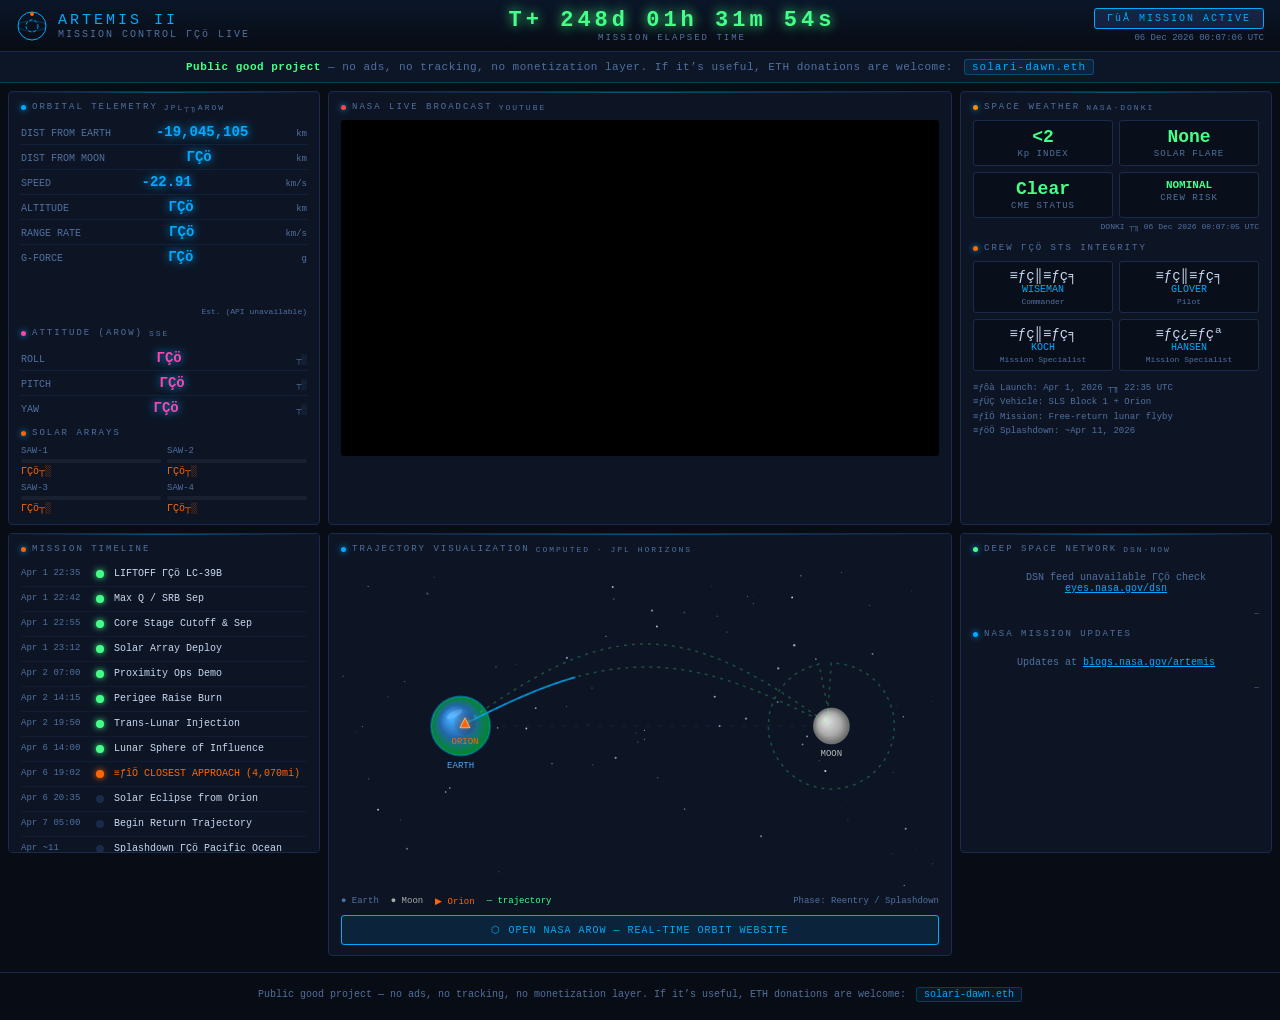
==== index.html @ 07f5dc0c "feat(layout): center panel -> YouTube player; orbit canvas -> bottom middle - Top center [1,2]: repl" ====
﻿<!DOCTYPE html>
<html lang="en">
<head>
<meta charset="UTF-8">
<meta name="viewport" content="width=device-width,initial-scale=1">
<title>Artemis II ΓÇö Mission Control Dashboard</title>
<meta name="description" content="Real-time mission control dashboard for NASA's Artemis II lunar flyby. Live telemetry, trajectory visualization, DSN contacts, space weather, and crew tracking. Public good project by Dawn Solari.">
<meta name="author" content="Dawn Solari">
<meta name="keywords" content="Artemis II, NASA, mission control, live telemetry, lunar flyby, Orion, SLS, space, dashboard">
<link rel="canonical" href="https://solari-dawn.github.io/artemis2/">

<!-- Open Graph -->
<meta property="og:type" content="website">
<meta property="og:url" content="https://solari-dawn.github.io/artemis2/">
<meta property="og:title" content="Artemis II ΓÇö Mission Control Dashboard">
<meta property="og:description" content="Real-time mission control dashboard for NASA's Artemis II lunar flyby. Live telemetry, trajectory, DSN, space weather ΓÇö public good, no ads.">
<meta property="og:image" content="https://solari-dawn.github.io/artemis2/preview.png">

<!-- Twitter Card -->
<meta name="twitter:card" content="summary_large_image">
<meta name="twitter:title" content="Artemis II ΓÇö Mission Control Dashboard">
<meta name="twitter:description" content="Real-time mission control dashboard for NASA's Artemis II lunar flyby. Public good project ΓÇö no ads, no tracking.">
<meta name="twitter:image" content="https://solari-dawn.github.io/artemis2/preview.png">
<script src="scripts/youtubePlayer.js"></script>
<style>
  :root {
    --bg: #080c14;
    --panel: #0d1525;
    --border: #1a2a4a;
    --accent: #0af;
    --accent2: #f60;
    --accent3: #4f8;
    --accent4: #f4a;
    --text: #c8d8f0;
    --dim: #5070a0;
    --warn: #f80;
    --danger: #f44;
    --glow: rgba(0,170,255,0.15);
  }
  * { box-sizing: border-box; margin: 0; padding: 0; }
  body {
    background: var(--bg);
    color: var(--text);
    font-family: 'Courier New', monospace;
    font-size: 12px;
    min-height: 100vh;
    overflow-x: hidden;
  }

  /* ΓöÇΓöÇ Header ΓöÇΓöÇ */
  #header {
    background: linear-gradient(180deg, #0a1628 0%, #080c14 100%);
    border-bottom: 1px solid var(--border);
    padding: 8px 16px;
    display: flex;
    align-items: center;
    justify-content: space-between;
    gap: 12px;
  }
  #header .logo {
    display: flex; align-items: center; gap: 10px;
  }
  #header .logo svg { flex-shrink: 0; }
  #header h1 { font-size: 15px; letter-spacing: 3px; color: var(--accent); text-transform: uppercase; }
  #header .sub { font-size: 10px; color: var(--dim); letter-spacing: 2px; }
  #mission-clock {
    font-size: 22px; letter-spacing: 4px; color: var(--accent3);
    text-shadow: 0 0 12px var(--accent3);
    font-weight: bold;
  }
  #clock-label { font-size: 9px; color: var(--dim); letter-spacing: 2px; text-align: center; }
  #status-badge {
    padding: 4px 12px; border-radius: 3px;
    font-size: 10px; letter-spacing: 2px;
    background: rgba(79,136,255,0.15);
    border: 1px solid var(--accent);
    color: var(--accent);
    animation: pulse 2s infinite;
  }
  @keyframes pulse {
    0%,100% { opacity: 1; } 50% { opacity: 0.5; }
  }

  /* ΓöÇΓöÇ Grid ΓöÇΓöÇ */
  #grid {
    display: grid;
    grid-template-columns: 1fr 2fr 1fr;
    gap: 8px;
    padding: 8px;
    max-width: 1600px;
    margin: 0 auto;
  }

  .panel {
    background: var(--panel);
    border: 1px solid var(--border);
    border-radius: 4px;
    padding: 10px 12px;
    position: relative;
    overflow: hidden;
  }
  .panel::before {
    content: '';
    position: absolute; top: 0; left: 0; right: 0;
    height: 1px;
    background: linear-gradient(90deg, transparent, var(--accent), transparent);
    opacity: 0.4;
  }
  .panel-title {
    font-size: 9px; letter-spacing: 2px; color: var(--dim);
    text-transform: uppercase; margin-bottom: 8px;
    display: flex; align-items: center; gap: 6px;
  }
  .panel-title .dot {
    width: 5px; height: 5px; border-radius: 50%;
    background: var(--accent); box-shadow: 0 0 6px var(--accent);
  }

  /* ΓöÇΓöÇ Telemetry numbers ΓöÇΓöÇ */
  .tele-row {
    display: flex; justify-content: space-between; align-items: baseline;
    padding: 4px 0; border-bottom: 1px solid rgba(26,42,74,0.6);
  }
  .tele-row:last-child { border-bottom: none; }
  .tele-label { color: var(--dim); font-size: 10px; }
  .tele-val {
    font-size: 14px; color: var(--accent); font-weight: bold;
    text-shadow: 0 0 8px var(--accent);
    transition: color 0.3s;
  }
  .tele-unit { font-size: 9px; color: var(--dim); margin-left: 3px; }

  /* ΓöÇΓöÇ Orbit Canvas ΓöÇΓöÇ */
  #orbitCanvas { display: block; width: 100%; }

  /* ΓöÇΓöÇ Attitude ΓöÇΓöÇ */
  #attitude-canvas { display: block; margin: 0 auto; }

  /* ΓöÇΓöÇ DSN ΓöÇΓöÇ */
  .dsn-dish {
    display: flex; align-items: center; gap: 8px;
    padding: 5px 0; border-bottom: 1px solid rgba(26,42,74,0.4);
  }
  .dsn-dish:last-child { border-bottom: none; }
  .dsn-name { color: var(--accent); font-size: 11px; min-width: 80px; }
  .dsn-bar-wrap { flex: 1; height: 6px; background: rgba(255,255,255,0.05); border-radius: 3px; overflow: hidden; }
  .dsn-bar { height: 100%; background: linear-gradient(90deg, var(--accent), var(--accent3)); border-radius: 3px; transition: width 1s; }
  .dsn-detail { font-size: 9px; color: var(--dim); text-align: right; min-width: 60px; }

  /* ΓöÇΓöÇ Timeline ΓöÇΓöÇ */
  .tl-item {
    display: flex; gap: 8px; padding: 5px 0;
    border-bottom: 1px solid rgba(26,42,74,0.4);
    align-items: flex-start;
  }
  .tl-time { font-size: 9px; color: var(--dim); min-width: 65px; line-height: 1.4; }
  .tl-dot-col { display: flex; flex-direction: column; align-items: center; min-width: 12px; }
  .tl-dot { width: 8px; height: 8px; border-radius: 50%; flex-shrink: 0; margin-top: 3px; }
  .tl-line { flex: 1; width: 1px; background: var(--border); margin-top: 2px; }
  .tl-text { font-size: 10px; line-height: 1.4; color: var(--text); flex: 1; }
  .tl-done .tl-dot { background: var(--accent3); box-shadow: 0 0 6px var(--accent3); }
  .tl-active .tl-dot { background: var(--accent2); box-shadow: 0 0 6px var(--accent2); animation: pulse 1s infinite; }
  .tl-future .tl-dot { background: var(--border); }
  .tl-active .tl-text { color: var(--accent2); }

  /* ΓöÇΓöÇ Space weather ΓöÇΓöÇ */
  .wx-grid { display: grid; grid-template-columns: 1fr 1fr; gap: 6px; }
  .wx-card {
    background: rgba(0,0,0,0.3); border: 1px solid var(--border);
    border-radius: 3px; padding: 6px;
    text-align: center;
  }
  .wx-val { font-size: 18px; font-weight: bold; }
  .wx-lbl { font-size: 9px; color: var(--dim); letter-spacing: 1px; margin-top: 2px; }
  .wx-ok { color: var(--accent3); }
  .wx-warn { color: var(--warn); }
  .wx-danger { color: var(--danger); }

  /* ΓöÇΓöÇ Crew ΓöÇΓöÇ */
  .crew-grid { display: grid; grid-template-columns: 1fr 1fr; gap: 6px; }
  .crew-card {
    background: rgba(0,0,0,0.3); border: 1px solid var(--border);
    border-radius: 3px; padding: 6px; text-align: center;
  }
  .crew-name { font-size: 10px; color: var(--accent); margin-bottom: 2px; }
  .crew-role { font-size: 8px; color: var(--dim); }
  .crew-flag { font-size: 14px; }

  /* ΓöÇΓöÇ News feed ΓöÇΓöÇ */
  .news-item { padding: 5px 0; border-bottom: 1px solid rgba(26,42,74,0.4); }
  .news-item:last-child { border-bottom: none; }
  .news-title { font-size: 10px; color: var(--text); line-height: 1.4; }
  .news-meta { font-size: 9px; color: var(--dim); margin-top: 2px; }
  .news-link { color: var(--accent); text-decoration: none; }
  .news-link:hover { text-decoration: underline; }

  /* ΓöÇΓöÇ Solar arrays ΓöÇΓöÇ */
  .saw-grid { display: grid; grid-template-columns: 1fr 1fr; gap: 6px; }
  .saw-item { display: flex; flex-direction: column; gap: 3px; }
  .saw-label { font-size: 9px; color: var(--dim); }
  .saw-bar-w { height: 4px; background: rgba(255,255,255,0.05); border-radius: 2px; overflow: hidden; }
  .saw-bar { height: 100%; background: var(--accent2); border-radius: 2px; transition: width 1s; }
  .saw-val { font-size: 10px; color: var(--accent2); }

  /* ΓöÇΓöÇ Sparkline ΓöÇΓöÇ */
  .sparkline { display: block; width: 100%; height: 30px; margin-top: 4px; }

  /* ΓöÇΓöÇ Scrollbar ΓöÇΓöÇ */
  ::-webkit-scrollbar { width: 4px; }
  ::-webkit-scrollbar-track { background: var(--bg); }
  ::-webkit-scrollbar-thumb { background: var(--border); border-radius: 2px; }

  /* ΓöÇΓöÇ Overlay panels ΓöÇΓöÇ */
  #bottom-row { grid-column: 1 / 4; display: grid; grid-template-columns: 1fr 2fr 1fr; gap: 8px; }

  /* ΓöÇΓöÇ Source tags ΓöÇΓöÇ */
  .src-tag { font-size: 8px; color: var(--dim); float: right; }

  /* ΓöÇΓöÇ Loading ΓöÇΓöÇ */
  .loading { color: var(--dim); font-size: 10px; padding: 10px 0; text-align: center; }

  /* ΓöÇΓöÇ Public good banner ΓöÇΓöÇ */
  #public-good-banner {
    background: rgba(79,136,255,0.08);
    border-bottom: 1px solid rgba(0,170,255,0.25);
    padding: 7px 16px;
    text-align: center;
    font-size: 11px;
    letter-spacing: 0.5px;
    color: var(--dim);
  }
  #public-good-banner strong { color: var(--accent3); }
  #public-good-banner .eth-addr {
    display: inline-block;
    font-family: 'Courier New', monospace;
    color: var(--accent);
    background: rgba(0,170,255,0.1);
    border: 1px solid rgba(0,170,255,0.3);
    border-radius: 3px;
    padding: 1px 7px;
    margin-left: 4px;
    letter-spacing: 1px;
    font-size: 11px;
    user-select: all;
    cursor: pointer;
  }
  #public-good-banner .eth-addr:hover { background: rgba(0,170,255,0.18); }

  /* ΓöÇΓöÇ Footer ΓöÇΓöÇ */
  #site-footer {
    text-align: center;
    padding: 14px 16px 18px;
    font-size: 10px;
    color: var(--dim);
    border-top: 1px solid var(--border);
    margin-top: 8px;
  }
  #site-footer .eth-addr {
    display: inline-block;
    font-family: 'Courier New', monospace;
    color: var(--accent);
    background: rgba(0,170,255,0.08);
    border: 1px solid rgba(0,170,255,0.25);
    border-radius: 3px;
    padding: 1px 7px;
    margin-left: 4px;
    user-select: all;
    cursor: pointer;
  }
  #site-footer .eth-addr:hover { background: rgba(0,170,255,0.18); }

  /* ΓöÇΓöÇ Responsive ΓöÇΓöÇ */
  @media (max-width: 900px) {
    #grid { grid-template-columns: 1fr; }
    #header h1 { font-size: 11px; }
    #mission-clock { font-size: 16px; }
  }

  /* ΓöÇΓöÇ Video panel ΓöÇΓöÇ */
  #yt-player-container {
    width: 100%;
    aspect-ratio: 16 / 9;
    border-radius: 3px;
    overflow: hidden;
    background: #000;
  }

  .arow-link {
    display: block; text-align: center; padding: 8px;
    background: rgba(0,170,255,0.1); border: 1px solid var(--accent);
    border-radius: 3px; color: var(--accent); text-decoration: none;
    font-size: 10px; letter-spacing: 1px; margin-top: 8px;
    transition: background 0.2s;
  }
  .arow-link:hover { background: rgba(0,170,255,0.2); }

  .refresh-ts { font-size: 8px; color: var(--dim); text-align: right; margin-top: 4px; }
</style>
</head>
<body>

<!-- HEADER -->
<div id="header">
  <div class="logo">
    <svg width="32" height="32" viewBox="0 0 32 32">
      <circle cx="16" cy="16" r="14" fill="none" stroke="#0af" stroke-width="1"/>
      <circle cx="16" cy="16" r="6" fill="none" stroke="#0af" stroke-width="1" stroke-dasharray="3 2"/>
      <ellipse cx="16" cy="16" rx="14" ry="5" fill="none" stroke="#0af" stroke-width="0.5" opacity="0.5"/>
      <circle cx="16" cy="4" r="2" fill="#f60"/>
    </svg>
    <div>
      <div id="header-title" style="font-size:15px;letter-spacing:3px;color:#0af;text-transform:uppercase;">Artemis II</div>
      <div class="sub">MISSION CONTROL ΓÇö LIVE</div>
    </div>
  </div>
  <div style="text-align:center">
    <div id="mission-clock">T+00:00:00</div>
    <div id="clock-label">MISSION ELAPSED TIME</div>
  </div>
  <div style="text-align:right">
    <div id="status-badge">ΓùÅ MISSION ACTIVE</div>
    <div style="font-size:9px;color:var(--dim);margin-top:4px" id="utc-clock">UTC ΓÇö</div>
  </div>
</div>

<!-- PUBLIC GOOD BANNER -->
<div id="public-good-banner">
  <strong>Public good project</strong> &mdash; no ads, no tracking, no monetization layer.
  If it&rsquo;s useful, ETH donations are welcome:
  <span class="eth-addr" title="Click to copy">solari-dawn.eth</span>
</div>

<!-- MAIN GRID -->
<div id="grid">

  <!-- LEFT: Telemetry -->
  <div class="panel" id="tele-panel">
    <div class="panel-title"><span class="dot"></span> ORBITAL TELEMETRY <span class="src-tag">JPL┬╖AROW</span></div>
    <div id="tele-rows">
      <div class="tele-row"><span class="tele-label">DIST FROM EARTH</span><span class="tele-val" id="t-earth">ΓÇö</span><span class="tele-unit">km</span></div>
      <div class="tele-row"><span class="tele-label">DIST FROM MOON</span><span class="tele-val" id="t-moon">ΓÇö</span><span class="tele-unit">km</span></div>
      <div class="tele-row"><span class="tele-label">SPEED</span><span class="tele-val" id="t-speed">ΓÇö</span><span class="tele-unit">km/s</span></div>
      <div class="tele-row"><span class="tele-label">ALTITUDE</span><span class="tele-val" id="t-alt">ΓÇö</span><span class="tele-unit">km</span></div>
      <div class="tele-row"><span class="tele-label">RANGE RATE</span><span class="tele-val" id="t-rangerate">ΓÇö</span><span class="tele-unit">km/s</span></div>
      <div class="tele-row"><span class="tele-label">G-FORCE</span><span class="tele-val" id="t-gforce">ΓÇö</span><span class="tele-unit">g</span></div>
    </div>
    <canvas class="sparkline" id="speedSparkline"></canvas>
    <div class="refresh-ts" id="tele-ts">ΓÇô</div>

    <div style="margin-top:12px"></div>
    <div class="panel-title"><span class="dot" style="background:var(--accent4)"></span> ATTITUDE (AROW) <span class="src-tag">SSE</span></div>
    <div id="att-rows">
      <div class="tele-row"><span class="tele-label">ROLL</span><span class="tele-val" id="a-roll" style="color:var(--accent4)">ΓÇö</span><span class="tele-unit">┬░</span></div>
      <div class="tele-row"><span class="tele-label">PITCH</span><span class="tele-val" id="a-pitch" style="color:var(--accent4)">ΓÇö</span><span class="tele-unit">┬░</span></div>
      <div class="tele-row"><span class="tele-label">YAW</span><span class="tele-val" id="a-yaw" style="color:var(--accent4)">ΓÇö</span><span class="tele-unit">┬░</span></div>
    </div>
    <div style="margin-top:8px"></div>
    <div class="panel-title"><span class="dot" style="background:var(--accent2)"></span> SOLAR ARRAYS</div>
    <div class="saw-grid" id="saw-grid">
      <div class="saw-item"><span class="saw-label">SAW-1</span><div class="saw-bar-w"><div class="saw-bar" id="saw1" style="width:0%"></div></div><span class="saw-val" id="saw1v">ΓÇö┬░</span></div>
      <div class="saw-item"><span class="saw-label">SAW-2</span><div class="saw-bar-w"><div class="saw-bar" id="saw2" style="width:0%"></div></div><span class="saw-val" id="saw2v">ΓÇö┬░</span></div>
      <div class="saw-item"><span class="saw-label">SAW-3</span><div class="saw-bar-w"><div class="saw-bar" id="saw3" style="width:0%"></div></div><span class="saw-val" id="saw3v">ΓÇö┬░</span></div>
      <div class="saw-item"><span class="saw-label">SAW-4</span><div class="saw-bar-w"><div class="saw-bar" id="saw4" style="width:0%"></div></div><span class="saw-val" id="saw4v">ΓÇö┬░</span></div>
    </div>
  </div>

  <!-- CENTER: Live Video -->
  <div class="panel" id="video-panel">
    <div class="panel-title"><span class="dot" style="background:var(--danger)"></span> NASA LIVE BROADCAST <span class="src-tag">YOUTUBE</span></div>
    <div id="yt-player-container"></div>
  </div>
  <!-- RIGHT: Space Weather + Crew -->
  <div class="panel">
    <div class="panel-title"><span class="dot" style="background:var(--warn)"></span> SPACE WEATHER <span class="src-tag">NASA·DONKI</span></div>
    <div class="wx-grid" id="wx-grid">
      <div class="wx-card"><div class="wx-val wx-ok" id="wx-kp">—</div><div class="wx-lbl">Kp INDEX</div></div>
      <div class="wx-card"><div class="wx-val wx-ok" id="wx-flare">—</div><div class="wx-lbl">SOLAR FLARE</div></div>
      <div class="wx-card"><div class="wx-val wx-ok" id="wx-cme">—</div><div class="wx-lbl">CME STATUS</div></div>
      <div class="wx-card"><div class="wx-val" id="wx-risk" style="font-size:11px">—</div><div class="wx-lbl">CREW RISK</div></div>
    </div>
    <div class="refresh-ts" id="wx-ts">—</div>

    <div style="margin-top:12px"></div>
    <div class="panel-title"><span class="dot" style="background:var(--accent2)"></span> CREW ΓÇö STS INTEGRITY</div>
    <div class="crew-grid">
      <div class="crew-card">
        <div class="crew-flag">≡ƒç║≡ƒç╕</div>
        <div class="crew-name">WISEMAN</div>
        <div class="crew-role">Commander</div>
      </div>
      <div class="crew-card">
        <div class="crew-flag">≡ƒç║≡ƒç╕</div>
        <div class="crew-name">GLOVER</div>
        <div class="crew-role">Pilot</div>
      </div>
      <div class="crew-card">
        <div class="crew-flag">≡ƒç║≡ƒç╕</div>
        <div class="crew-name">KOCH</div>
        <div class="crew-role">Mission Specialist</div>
      </div>
      <div class="crew-card">
        <div class="crew-flag">≡ƒç¿≡ƒçª</div>
        <div class="crew-name">HANSEN</div>
        <div class="crew-role">Mission Specialist</div>
      </div>
    </div>
    <div style="margin-top:10px;font-size:9px;color:var(--dim);line-height:1.6;">
      <div>≡ƒôà Launch: Apr 1, 2026 ┬╖ 22:35 UTC</div>
      <div>≡ƒÜÇ Vehicle: SLS Block 1 + Orion</div>
      <div>≡ƒîÖ Mission: Free-return lunar flyby</div>
      <div>≡ƒöÖ Splashdown: ~Apr 11, 2026</div>
    </div>
  </div>

  <!-- BOTTOM ROW -->
  <div id="bottom-row">

    <!-- Mission Timeline -->
    <div class="panel" style="overflow-y:auto;max-height:320px;">
      <div class="panel-title"><span class="dot" style="background:var(--accent2)"></span> MISSION TIMELINE</div>
      <div id="timeline-list"><div class="loading">Loading timeline...</div></div>
    </div>

    <!-- TRAJECTORY VISUALIZATION (moved) -->
    <div class="panel" id="orbit-panel">
      <div class="panel-title"><span class="dot"></span> TRAJECTORY VISUALIZATION <span class="src-tag">COMPUTED &middot; JPL HORIZONS</span></div>
      <canvas id="orbitCanvas"></canvas>
      <div style="display:flex;gap:12px;margin-top:6px;font-size:9px;color:var(--dim);">
        <span>&#9679; Earth</span><span style="color:#aaa">&#9679; Moon</span><span style="color:var(--accent2)">&#9654; Orion</span>
        <span style="color:var(--accent3)">&mdash; trajectory</span>
        <span style="margin-left:auto" id="orbit-phase">Phase: &mdash;</span>
      </div>
      <a class="arow-link" href="https://nasa.gov/missions/artemis/artemis-2/track-nasas-artemis-ii-mission-in-real-time/" target="_blank" rel="noopener">
        &#x2B21; OPEN NASA AROW &mdash; REAL-TIME ORBIT WEBSITE
      </a>
    </div>
    <!-- Mission Updates + Live DSN Contact Log -->
    <div class="panel" style="overflow-y:auto;max-height:320px;">
      <div class="panel-title"><span class="dot" style="background:var(--accent3)"></span> DEEP SPACE NETWORK <span class="src-tag">DSN&middot;NOW</span></div>
      <div id="dsn-list"><div class="loading">Connecting to DSN feed...</div></div>
      <div class="refresh-ts" id="dsn-ts">&mdash;</div>

      <div style="margin-top:12px"></div>
      <div class="panel-title"><span class="dot"></span> NASA MISSION UPDATES</div>
      <div id="news-list"><div class="loading">Loading updates...</div></div>
      <div class="refresh-ts" id="news-ts">&mdash;</div>
    </div>

  </div>
</div>

<script>
// ΓòÉΓòÉΓòÉΓòÉΓòÉΓòÉΓòÉΓòÉΓòÉΓòÉΓòÉΓòÉΓòÉΓòÉΓòÉΓòÉΓòÉΓòÉΓòÉΓòÉΓòÉΓòÉΓòÉΓòÉΓòÉΓòÉΓòÉΓòÉΓòÉΓòÉΓòÉΓòÉΓòÉΓòÉΓòÉΓòÉΓòÉΓòÉΓòÉΓòÉΓòÉΓòÉΓòÉΓòÉΓòÉΓòÉΓòÉ
// MISSION CLOCK ΓÇö Launch Apr 1, 2026 22:35:12 UTC
// ΓòÉΓòÉΓòÉΓòÉΓòÉΓòÉΓòÉΓòÉΓòÉΓòÉΓòÉΓòÉΓòÉΓòÉΓòÉΓòÉΓòÉΓòÉΓòÉΓòÉΓòÉΓòÉΓòÉΓòÉΓòÉΓòÉΓòÉΓòÉΓòÉΓòÉΓòÉΓòÉΓòÉΓòÉΓòÉΓòÉΓòÉΓòÉΓòÉΓòÉΓòÉΓòÉΓòÉΓòÉΓòÉΓòÉΓòÉ
const LAUNCH_UTC = new Date('2026-04-01T22:35:12Z').getTime();

function updateClocks() {
  const now = Date.now();
  const elapsed = Math.floor((now - LAUNCH_UTC) / 1000);
  const d = Math.floor(elapsed / 86400);
  const h = Math.floor((elapsed % 86400) / 3600);
  const m = Math.floor((elapsed % 3600) / 60);
  const s = elapsed % 60;
  const pad = n => String(n).padStart(2,'0');
  document.getElementById('mission-clock').textContent =
    `T+ ${pad(d)}d ${pad(h)}h ${pad(m)}m ${pad(s)}s`;
  const u = new Date(now).toUTCString().replace('GMT','UTC');
  document.getElementById('utc-clock').textContent = u.split(' ').slice(1,5).join(' ') + ' UTC';
}
setInterval(updateClocks, 1000);
updateClocks();

// ΓòÉΓòÉΓòÉΓòÉΓòÉΓòÉΓòÉΓòÉΓòÉΓòÉΓòÉΓòÉΓòÉΓòÉΓòÉΓòÉΓòÉΓòÉΓòÉΓòÉΓòÉΓòÉΓòÉΓòÉΓòÉΓòÉΓòÉΓòÉΓòÉΓòÉΓòÉΓòÉΓòÉΓòÉΓòÉΓòÉΓòÉΓòÉΓòÉΓòÉΓòÉΓòÉΓòÉΓòÉΓòÉΓòÉΓòÉ
// ORBIT CANVAS ΓÇö Earth-Moon system visualization
// ΓòÉΓòÉΓòÉΓòÉΓòÉΓòÉΓòÉΓòÉΓòÉΓòÉΓòÉΓòÉΓòÉΓòÉΓòÉΓòÉΓòÉΓòÉΓòÉΓòÉΓòÉΓòÉΓòÉΓòÉΓòÉΓòÉΓòÉΓòÉΓòÉΓòÉΓòÉΓòÉΓòÉΓòÉΓòÉΓòÉΓòÉΓòÉΓòÉΓòÉΓòÉΓòÉΓòÉΓòÉΓòÉΓòÉΓòÉ
const orbitCanvas = document.getElementById('orbitCanvas');
let speedHistory = [];
let orionPos = { x: 0.7, y: 0 }; // normalized 0ΓÇô1 in Earth-Moon line, updated from telemetry
let animFrame = 0;

function resizeOrbit() {
  const p = document.getElementById('orbit-panel');
  const w = p.clientWidth - 24;
  const h = Math.min(w * 0.55, 340);
  orbitCanvas.width = w;
  orbitCanvas.height = h;
}
resizeOrbit();
window.addEventListener('resize', resizeOrbit);

// Store simple trajectory arc points
let trajPoints = [];
let orionAngle = 0; // angle along trajectory

function drawOrbit() {
  const c = orbitCanvas; const ctx = c.getContext('2d');
  const W = c.width, H = c.height;
  ctx.clearRect(0,0,W,H);

  // Starfield
  if (!drawOrbit._stars) {
    drawOrbit._stars = Array.from({length:120},()=>({x:Math.random()*W,y:Math.random()*H,r:Math.random()*1.2,a:Math.random()}));
  }
  drawOrbit._stars.forEach(s=>{
    ctx.beginPath(); ctx.arc(s.x,s.y,s.r,0,Math.PI*2);
    ctx.fillStyle=`rgba(200,220,255,${s.a})`; ctx.fill();
  });

  // Earth (left third)
  const EX = W*0.2, EY = H*0.5, ER = H*0.09;
  const earthGrad = ctx.createRadialGradient(EX-ER*0.3,EY-ER*0.3,ER*0.1,EX,EY,ER);
  earthGrad.addColorStop(0,'#4af'); earthGrad.addColorStop(0.5,'#26a'); earthGrad.addColorStop(1,'#082');
  ctx.beginPath(); ctx.arc(EX,EY,ER,0,Math.PI*2);
  ctx.fillStyle=earthGrad; ctx.fill();
  ctx.beginPath(); ctx.arc(EX,EY,ER,0,Math.PI*2);
  ctx.strokeStyle='rgba(0,170,255,0.4)'; ctx.lineWidth=2; ctx.stroke();
  ctx.fillStyle='rgba(255,255,255,0.15)';
  ctx.beginPath(); ctx.ellipse(EX-ER*0.2,EY-ER*0.4,ER*0.3,ER*0.1,-0.5,0,Math.PI*2); ctx.fill();

  // Moon (right third)
  const MX = W*0.82, MY = H*0.5, MR = H*0.055;
  const moonGrad = ctx.createRadialGradient(MX-MR*0.3,MY-MR*0.3,MR*0.1,MX,MY,MR);
  moonGrad.addColorStop(0,'#ddd'); moonGrad.addColorStop(0.6,'#aaa'); moonGrad.addColorStop(1,'#666');
  ctx.beginPath(); ctx.arc(MX,MY,MR,0,Math.PI*2);
  ctx.fillStyle=moonGrad; ctx.fill();
  ctx.strokeStyle='rgba(180,180,180,0.3)'; ctx.lineWidth=1; ctx.stroke();

  // Earth-Moon line (faint)
  ctx.setLineDash([4,8]);
  ctx.beginPath(); ctx.moveTo(EX+ER,EY); ctx.lineTo(MX-MR,MY);
  ctx.strokeStyle='rgba(26,42,74,0.8)'; ctx.lineWidth=1; ctx.stroke();
  ctx.setLineDash([]);

  // Free-return trajectory (figure-8 arc around Moon)
  // We compute a parabolic arc from Earth, slingshot around Moon, return
  const numPts = 200;
  if (trajPoints.length !== numPts) {
    trajPoints = [];
    for (let i=0;i<numPts;i++) {
      const t = i/numPts;
      // outbound leg: Earth ΓåÆ Moon vicinity (parabola curving up)
      let x,y;
      if (t < 0.42) {
        const s = t/0.42;
        x = EX + (MX-EX)*s;
        y = EY - Math.sin(s*Math.PI)*H*0.25;
      } else if (t < 0.58) {
        // around Moon
        const ang = ((t-0.42)/0.16)*Math.PI*2 - Math.PI*0.5;
        const r = MR*3.5;
        x = MX + Math.cos(ang)*r;
        y = MY + Math.sin(ang)*r;
      } else {
        // return leg
        const s = (t-0.58)/0.42;
        x = MX + (EX-MX)*s;
        y = MY - Math.sin((1-s)*Math.PI)*H*0.18;
      }
      trajPoints.push({x,y});
    }
  }

  // Draw trajectory
  ctx.beginPath();
  trajPoints.forEach((p,i) => i===0 ? ctx.moveTo(p.x,p.y) : ctx.lineTo(p.x,p.y));
  ctx.strokeStyle='rgba(79,255,136,0.25)'; ctx.lineWidth=1.5;
  ctx.setLineDash([3,5]); ctx.stroke(); ctx.setLineDash([]);

  // Trail ΓÇö last 20 points
  const idx = Math.min(Math.floor(orionAngle * numPts), numPts-1);
  if (idx > 5) {
    ctx.beginPath();
    const start = Math.max(0, idx-25);
    ctx.moveTo(trajPoints[start].x, trajPoints[start].y);
    for (let i=start+1;i<=idx;i++) ctx.lineTo(trajPoints[i].x, trajPoints[i].y);
    ctx.strokeStyle='rgba(0,170,255,0.7)'; ctx.lineWidth=2;
    ctx.stroke();
  }

  // Orion spacecraft marker
  const op = trajPoints[idx] || {x:EX,y:EY};
  // Glow
  const og = ctx.createRadialGradient(op.x,op.y,0,op.x,op.y,12);
  og.addColorStop(0,'rgba(255,102,0,0.6)'); og.addColorStop(1,'transparent');
  ctx.beginPath(); ctx.arc(op.x,op.y,12,0,Math.PI*2); ctx.fillStyle=og; ctx.fill();
  // Triangle
  ctx.beginPath(); ctx.moveTo(op.x,op.y-6); ctx.lineTo(op.x-5,op.y+4); ctx.lineTo(op.x+5,op.y+4);
  ctx.closePath(); ctx.fillStyle='#f60'; ctx.fill();
  ctx.strokeStyle='#fff'; ctx.lineWidth=0.5; ctx.stroke();

  // Labels
  ctx.font='9px Courier New'; ctx.textAlign='center';
  ctx.fillStyle='#4af'; ctx.fillText('EARTH',EX,EY+ER+12);
  ctx.fillStyle='#bbb'; ctx.fillText('MOON',MX,MY+MR+12);
  ctx.fillStyle='#f60'; ctx.fillText('ORION',op.x,op.y+20);

  // Distance indicator
  if (window._teleDist) {
    ctx.font='10px Courier New'; ctx.fillStyle='rgba(0,170,255,0.7)'; ctx.textAlign='left';
    ctx.fillText(`${(window._teleDist/1000).toFixed(0)}k km from Earth`,8,16);
  }
}

// Animate Orion along trajectory based on mission elapsed time
function animateOrbit() {
  // Full trajectory ~10 days; compute fraction
  const elapsed = (Date.now() - LAUNCH_UTC) / 1000;
  const missionDur = 10 * 86400; // 10 days in seconds
  orionAngle = Math.min(elapsed / missionDur, 0.999);
  drawOrbit();
  requestAnimationFrame(animateOrbit);
}
animateOrbit();

// ΓòÉΓòÉΓòÉΓòÉΓòÉΓòÉΓòÉΓòÉΓòÉΓòÉΓòÉΓòÉΓòÉΓòÉΓòÉΓòÉΓòÉΓòÉΓòÉΓòÉΓòÉΓòÉΓòÉΓòÉΓòÉΓòÉΓòÉΓòÉΓòÉΓòÉΓòÉΓòÉΓòÉΓòÉΓòÉΓòÉΓòÉΓòÉΓòÉΓòÉΓòÉΓòÉΓòÉΓòÉΓòÉΓòÉΓòÉ
// SPARKLINE
// ΓòÉΓòÉΓòÉΓòÉΓòÉΓòÉΓòÉΓòÉΓòÉΓòÉΓòÉΓòÉΓòÉΓòÉΓòÉΓòÉΓòÉΓòÉΓòÉΓòÉΓòÉΓòÉΓòÉΓòÉΓòÉΓòÉΓòÉΓòÉΓòÉΓòÉΓòÉΓòÉΓòÉΓòÉΓòÉΓòÉΓòÉΓòÉΓòÉΓòÉΓòÉΓòÉΓòÉΓòÉΓòÉΓòÉΓòÉ
function drawSparkline(speeds) {
  const cv = document.getElementById('speedSparkline');
  const ctx = cv.getContext('2d');
  cv.width = cv.offsetWidth * window.devicePixelRatio || 200;
  cv.height = 30 * window.devicePixelRatio;
  ctx.scale(window.devicePixelRatio, window.devicePixelRatio);
  const W = cv.offsetWidth, H = 30;
  ctx.clearRect(0,0,W,H);
  if (speeds.length < 2) return;
  const mn = Math.min(...speeds), mx = Math.max(...speeds)+0.001;
  const sx = W/(speeds.length-1);
  ctx.beginPath();
  speeds.forEach((v,i)=>{
    const x=i*sx, y=H-(v-mn)/(mx-mn)*(H-4)-2;
    i===0?ctx.moveTo(x,y):ctx.lineTo(x,y);
  });
  ctx.strokeStyle='rgba(0,170,255,0.6)'; ctx.lineWidth=1.5; ctx.stroke();
}

// ΓòÉΓòÉΓòÉΓòÉΓòÉΓòÉΓòÉΓòÉΓòÉΓòÉΓòÉΓòÉΓòÉΓòÉΓòÉΓòÉΓòÉΓòÉΓòÉΓòÉΓòÉΓòÉΓòÉΓòÉΓòÉΓòÉΓòÉΓòÉΓòÉΓòÉΓòÉΓòÉΓòÉΓòÉΓòÉΓòÉΓòÉΓòÉΓòÉΓòÉΓòÉΓòÉΓòÉΓòÉΓòÉΓòÉΓòÉ
// FETCH ORBITAL TELEMETRY ΓÇö Community API / JPL fallback
// ΓòÉΓòÉΓòÉΓòÉΓòÉΓòÉΓòÉΓòÉΓòÉΓòÉΓòÉΓòÉΓòÉΓòÉΓòÉΓòÉΓòÉΓòÉΓòÉΓòÉΓòÉΓòÉΓòÉΓòÉΓòÉΓòÉΓòÉΓòÉΓòÉΓòÉΓòÉΓòÉΓòÉΓòÉΓòÉΓòÉΓòÉΓòÉΓòÉΓòÉΓòÉΓòÉΓòÉΓòÉΓòÉΓòÉΓòÉ
async function fetchOrbit() {
  try {
    const r = await fetch('https://artemis.cdnspace.ca/api/orbit', {cache:'no-store'});
    if (!r.ok) throw new Error('orbit');
    const d = await r.json();
    setOrbit(d);
  } catch {
    // JPL Horizons direct (no CORS) ΓÇö use fallback calculated values
    fallbackOrbit();
  }
}

function setOrbit(d) {
  const fmt = (n,dec=0) => n!=null?Number(n).toLocaleString('en',{maximumFractionDigits:dec}):'ΓÇö';
  const dist = d.distanceFromEarth ?? d.earth_distance_km ?? null;
  const moon = d.distanceFromMoon ?? d.moon_distance_km ?? null;
  const spd  = d.speed ?? d.velocity_kms ?? null;
  const alt  = d.altitude ?? d.altitude_km ?? null;
  const rr   = d.rangeRate ?? d.range_rate ?? null;
  const gf   = d.gForce ?? d.g_force ?? null;

  document.getElementById('t-earth').textContent = dist!=null?fmt(dist):'ΓÇö';
  document.getElementById('t-moon').textContent  = moon!=null?fmt(moon):'ΓÇö';
  document.getElementById('t-speed').textContent = spd!=null?fmt(spd,2):'ΓÇö';
  document.getElementById('t-alt').textContent   = alt!=null?fmt(alt):'ΓÇö';
  document.getElementById('t-rangerate').textContent = rr!=null?fmt(rr,3):'ΓÇö';
  document.getElementById('t-gforce').textContent    = gf!=null?fmt(gf,4):'ΓÇö';

  window._teleDist = dist;
  if (spd!=null) {
    speedHistory.push(spd);
    if (speedHistory.length>40) speedHistory.shift();
    drawSparkline(speedHistory);
  }
  document.getElementById('tele-ts').textContent = 'Updated: '+new Date().toUTCString().split(' ').slice(1,5).join(' ')+' UTC';
}

function fallbackOrbit() {
  // Physics-estimated values based on mission day ~6 (lunar flyby)
  const elapsed = (Date.now()-LAUNCH_UTC)/1000;
  const missionFrac = elapsed/(10*86400);
  // Rough speed profile: ~0.9 km/s at Earth, accelerates to ~1.4 at Moon, decelerates return
  const approxSpeed = missionFrac < 0.5
    ? 0.9 + (missionFrac/0.5)*0.5
    : 1.4 - ((missionFrac-0.5)/0.5)*0.5;
  const approxEarth = missionFrac < 0.5
    ? missionFrac*2*400000
    : (1-(missionFrac-0.5)*2)*400000;
  document.getElementById('t-earth').textContent = Math.round(approxEarth).toLocaleString();
  document.getElementById('t-speed').textContent = approxSpeed.toFixed(2);
  document.getElementById('t-moon').textContent = missionFrac > 0.4 && missionFrac < 0.6
    ? Math.round(Math.abs(missionFrac-0.5)*2*400000).toLocaleString() : 'ΓÇö';
  document.getElementById('tele-ts').textContent = 'Est. (API unavailable)';
  speedHistory.push(approxSpeed);
  if (speedHistory.length>40) speedHistory.shift();
  drawSparkline(speedHistory);
}

// ΓòÉΓòÉΓòÉΓòÉΓòÉΓòÉΓòÉΓòÉΓòÉΓòÉΓòÉΓòÉΓòÉΓòÉΓòÉΓòÉΓòÉΓòÉΓòÉΓòÉΓòÉΓòÉΓòÉΓòÉΓòÉΓòÉΓòÉΓòÉΓòÉΓòÉΓòÉΓòÉΓòÉΓòÉΓòÉΓòÉΓòÉΓòÉΓòÉΓòÉΓòÉΓòÉΓòÉΓòÉΓòÉΓòÉΓòÉ
// FETCH ATTITUDE ΓÇö AROW SSE / polling
// ΓòÉΓòÉΓòÉΓòÉΓòÉΓòÉΓòÉΓòÉΓòÉΓòÉΓòÉΓòÉΓòÉΓòÉΓòÉΓòÉΓòÉΓòÉΓòÉΓòÉΓòÉΓòÉΓòÉΓòÉΓòÉΓòÉΓòÉΓòÉΓòÉΓòÉΓòÉΓòÉΓòÉΓòÉΓòÉΓòÉΓòÉΓòÉΓòÉΓòÉΓòÉΓòÉΓòÉΓòÉΓòÉΓòÉΓòÉ
function connectAROW() {
  try {
    const src = new EventSource('https://artemis.cdnspace.ca/api/arow/stream');
    src.onmessage = e => {
      try {
        const d = JSON.parse(e.data);
        setAttitude(d);
      } catch {}
    };
    src.onerror = () => { src.close(); pollAROW(); };
  } catch { pollAROW(); }
}

async function pollAROW() {
  try {
    const r = await fetch('https://artemis.cdnspace.ca/api/arow', {cache:'no-store'});
    if (!r.ok) throw new Error();
    const d = await r.json();
    setAttitude(d);
  } catch { /* silent */ }
}

function setAttitude(d) {
  const fmt = n => n!=null?Number(n).toFixed(1):'ΓÇö';
  document.getElementById('a-roll').textContent  = fmt(d.roll ?? d.rollAngle);
  document.getElementById('a-pitch').textContent = fmt(d.pitch ?? d.pitchAngle);
  document.getElementById('a-yaw').textContent   = fmt(d.yaw ?? d.yawAngle);

  // Solar arrays
  const saws = d.solarArrays ?? d.solar_array_wings ?? {};
  ['1','2','3','4'].forEach(n=>{
    const ang = saws[`saw${n}`] ?? saws[`SAW${n}`] ?? saws[n-1] ?? null;
    if (ang!=null) {
      const pct = Math.min(Math.abs(ang)/180*100,100);
      document.getElementById(`saw${n}`).style.width = pct+'%';
      document.getElementById(`saw${n}v`).textContent = Number(ang).toFixed(1)+'┬░';
    }
  });
}

// ΓòÉΓòÉΓòÉΓòÉΓòÉΓòÉΓòÉΓòÉΓòÉΓòÉΓòÉΓòÉΓòÉΓòÉΓòÉΓòÉΓòÉΓòÉΓòÉΓòÉΓòÉΓòÉΓòÉΓòÉΓòÉΓòÉΓòÉΓòÉΓòÉΓòÉΓòÉΓòÉΓòÉΓòÉΓòÉΓòÉΓòÉΓòÉΓòÉΓòÉΓòÉΓòÉΓòÉΓòÉΓòÉΓòÉΓòÉ
// FETCH DSN ΓÇö Community API ΓåÆ NASA fallback
// ΓòÉΓòÉΓòÉΓòÉΓòÉΓòÉΓòÉΓòÉΓòÉΓòÉΓòÉΓòÉΓòÉΓòÉΓòÉΓòÉΓòÉΓòÉΓòÉΓòÉΓòÉΓòÉΓòÉΓòÉΓòÉΓòÉΓòÉΓòÉΓòÉΓòÉΓòÉΓòÉΓòÉΓòÉΓòÉΓòÉΓòÉΓòÉΓòÉΓòÉΓòÉΓòÉΓòÉΓòÉΓòÉΓòÉΓòÉ
async function fetchDSN() {
  try {
    const r = await fetch('https://artemis.cdnspace.ca/api/dsn', {cache:'no-store'});
    if (!r.ok) throw new Error();
    const d = await r.json();
    renderDSN(d.dishes ?? d.contacts ?? []);
  } catch {
    fetchDSNNASA();
  }
}

async function fetchDSNNASA() {
  try {
    const r = await fetch('https://eyes.nasa.gov/dsn/data/dsn.xml?_='+Date.now(), {cache:'no-store'});
    const txt = await r.text();
    const parser = new DOMParser();
    const xml = parser.parseFromString(txt,'application/xml');
    const dishes = Array.from(xml.querySelectorAll('dish')).map(d=>({
      name: d.getAttribute('name'),
      signal: parseFloat(d.getAttribute('downSignal')||'0'),
      target: d.getAttribute('target') || d.querySelector('target')?.getAttribute('name')||'ΓÇö',
      rtlt: d.getAttribute('rtlt')||'ΓÇö',
      type: d.getAttribute('type')||'ΓÇö'
    }));
    // Filter for Orion/Artemis
    const orion = dishes.filter(d=>
      d.target.toLowerCase().includes('orin')||
      d.target.toLowerCase().includes('artemis')||
      d.target.toLowerCase().includes('icps')||
      d.name.toLowerCase().includes('dss')
    );
    renderDSN(orion.length ? orion : dishes.slice(0,5));
    document.getElementById('dsn-ts').textContent = 'NASA DSN XML ┬╖ '+new Date().toUTCString().split(' ').slice(1,5).join(' ')+' UTC';
  } catch {
    document.getElementById('dsn-list').innerHTML = '<div class="loading">DSN feed unavailable ΓÇö check <a href="https://eyes.nasa.gov/dsn/dsn.html" target="_blank" style="color:var(--accent)">eyes.nasa.gov/dsn</a></div>';
  }
}

function renderDSN(dishes) {
  const el = document.getElementById('dsn-list');
  if (!dishes.length) { el.innerHTML='<div class="loading">No active contacts</div>'; return; }
  el.innerHTML = dishes.slice(0,6).map(d=>{
    const pwr = parseFloat(d.power ?? d.downSignal ?? d.signal ?? 0);
    const pct = Math.min(Math.max((pwr + 200)/200*100, 5), 100);
    const name = d.name ?? d.dishName ?? 'ΓÇö';
    const target = d.target ?? d.spacecraft ?? 'ΓÇö';
    const rtlt = d.rtlt ?? d.roundTripLightTime ?? 'ΓÇö';
    return `<div class="dsn-dish">
      <span class="dsn-name">${name}</span>
      <div class="dsn-bar-wrap"><div class="dsn-bar" style="width:${pct}%"></div></div>
      <span class="dsn-detail">${target}<br>${rtlt!=='ΓÇö'?parseFloat(rtlt).toFixed(1)+'s':''}</span>
    </div>`;
  }).join('');
  document.getElementById('dsn-ts').textContent = 'Updated: '+new Date().toUTCString().split(' ').slice(1,5).join(' ')+' UTC';
}

// ΓòÉΓòÉΓòÉΓòÉΓòÉΓòÉΓòÉΓòÉΓòÉΓòÉΓòÉΓòÉΓòÉΓòÉΓòÉΓòÉΓòÉΓòÉΓòÉΓòÉΓòÉΓòÉΓòÉΓòÉΓòÉΓòÉΓòÉΓòÉΓòÉΓòÉΓòÉΓòÉΓòÉΓòÉΓòÉΓòÉΓòÉΓòÉΓòÉΓòÉΓòÉΓòÉΓòÉΓòÉΓòÉΓòÉΓòÉ
// FETCH SPACE WEATHER ΓÇö NASA DONKI
// ΓòÉΓòÉΓòÉΓòÉΓòÉΓòÉΓòÉΓòÉΓòÉΓòÉΓòÉΓòÉΓòÉΓòÉΓòÉΓòÉΓòÉΓòÉΓòÉΓòÉΓòÉΓòÉΓòÉΓòÉΓòÉΓòÉΓòÉΓòÉΓòÉΓòÉΓòÉΓòÉΓòÉΓòÉΓòÉΓòÉΓòÉΓòÉΓòÉΓòÉΓòÉΓòÉΓòÉΓòÉΓòÉΓòÉΓòÉ
async function fetchWeather() {
  const base = 'https://api.nasa.gov/DONKI';
  const key = 'DEMO_KEY';
  const end = new Date().toISOString().slice(0,10);
  const start = new Date(Date.now()-3*86400000).toISOString().slice(0,10);

  try {
    const [flR, gstR] = await Promise.allSettled([
      fetch(`${base}/FLR?startDate=${start}&endDate=${end}&api_key=${key}`).then(r=>r.json()),
      fetch(`${base}/GST?startDate=${start}&endDate=${end}&api_key=${key}`).then(r=>r.json()),
    ]);

    // Flares
    const flares = flR.status==='fulfilled'?flR.value:[];
    const latestFlare = flares.length? flares[flares.length-1].classType : 'None';
    const flEl = document.getElementById('wx-flare');
    flEl.textContent = latestFlare;
    flEl.className = 'wx-val '+(latestFlare.startsWith('X')?'wx-danger':latestFlare.startsWith('M')?'wx-warn':'wx-ok');

    // Geomagnetic
    const gsts = gstR.status==='fulfilled'?gstR.value:[];
    const latestKp = gsts.length && gsts[gsts.length-1].allKpIndex?.length
      ? gsts[gsts.length-1].allKpIndex[gsts[gsts.length-1].allKpIndex.length-1].kpIndex : 0;
    const kpEl = document.getElementById('wx-kp');
    kpEl.textContent = latestKp||'<2';
    kpEl.className = 'wx-val '+(latestKp>=7?'wx-danger':latestKp>=5?'wx-warn':'wx-ok');

    document.getElementById('wx-cme').textContent = 'Clear';
    document.getElementById('wx-cme').className = 'wx-val wx-ok';

    const risk = latestFlare.startsWith('X')||latestKp>=7?'ELEVATED':latestFlare.startsWith('M')||latestKp>=5?'MONITOR':'NOMINAL';
    const rEl = document.getElementById('wx-risk');
    rEl.textContent = risk;
    rEl.className = 'wx-val '+(risk==='ELEVATED'?'wx-danger':risk==='MONITOR'?'wx-warn':'wx-ok');

    document.getElementById('wx-ts').textContent = 'DONKI ┬╖ '+new Date().toUTCString().split(' ').slice(1,5).join(' ')+' UTC';
  } catch {
    ['wx-kp','wx-flare','wx-cme'].forEach(id=>{document.getElementById(id).textContent='ΓÇö';});
  }
}

// ΓòÉΓòÉΓòÉΓòÉΓòÉΓòÉΓòÉΓòÉΓòÉΓòÉΓòÉΓòÉΓòÉΓòÉΓòÉΓòÉΓòÉΓòÉΓòÉΓòÉΓòÉΓòÉΓòÉΓòÉΓòÉΓòÉΓòÉΓòÉΓòÉΓòÉΓòÉΓòÉΓòÉΓòÉΓòÉΓòÉΓòÉΓòÉΓòÉΓòÉΓòÉΓòÉΓòÉΓòÉΓòÉΓòÉΓòÉ
// MISSION TIMELINE ΓÇö hardcoded from NASA press kit
// ΓòÉΓòÉΓòÉΓòÉΓòÉΓòÉΓòÉΓòÉΓòÉΓòÉΓòÉΓòÉΓòÉΓòÉΓòÉΓòÉΓòÉΓòÉΓòÉΓòÉΓòÉΓòÉΓòÉΓòÉΓòÉΓòÉΓòÉΓòÉΓòÉΓòÉΓòÉΓòÉΓòÉΓòÉΓòÉΓòÉΓòÉΓòÉΓòÉΓòÉΓòÉΓòÉΓòÉΓòÉΓòÉΓòÉΓòÉ
const TIMELINE = [
  { time: 'Apr 1 22:35', label: 'LIFTOFF ΓÇö LC-39B', done: true },
  { time: 'Apr 1 22:42', label: 'Max Q / SRB Sep', done: true },
  { time: 'Apr 1 22:55', label: 'Core Stage Cutoff & Sep', done: true },
  { time: 'Apr 1 23:12', label: 'Solar Array Deploy', done: true },
  { time: 'Apr 2 07:00', label: 'Proximity Ops Demo', done: true },
  { time: 'Apr 2 14:15', label: 'Perigee Raise Burn', done: true },
  { time: 'Apr 2 19:50', label: 'Trans-Lunar Injection', done: true },
  { time: 'Apr 6 14:00', label: 'Lunar Sphere of Influence', done: true },
  { time: 'Apr 6 19:02', label: '≡ƒîÖ CLOSEST APPROACH (4,070mi)', active: true },
  { time: 'Apr 6 20:35', label: 'Solar Eclipse from Orion', done: false },
  { time: 'Apr 7 05:00', label: 'Begin Return Trajectory', done: false },
  { time: 'Apr ~11', label: 'Splashdown ΓÇö Pacific Ocean', done: false },
];

function renderTimeline() {
  const el = document.getElementById('timeline-list');
  el.innerHTML = TIMELINE.map(ev=>{
    const cls = ev.active?'tl-active':ev.done?'tl-done':'tl-future';
    return `<div class="tl-item ${cls}">
      <span class="tl-time">${ev.time}</span>
      <div class="tl-dot-col"><div class="tl-dot"></div><div class="tl-line"></div></div>
      <span class="tl-text">${ev.label}</span>
    </div>`;
  }).join('');
}

// ΓòÉΓòÉΓòÉΓòÉΓòÉΓòÉΓòÉΓòÉΓòÉΓòÉΓòÉΓòÉΓòÉΓòÉΓòÉΓòÉΓòÉΓòÉΓòÉΓòÉΓòÉΓòÉΓòÉΓòÉΓòÉΓòÉΓòÉΓòÉΓòÉΓòÉΓòÉΓòÉΓòÉΓòÉΓòÉΓòÉΓòÉΓòÉΓòÉΓòÉΓòÉΓòÉΓòÉΓòÉΓòÉΓòÉΓòÉ
// NASA BLOG FEED via RSS ΓåÆ allorigins proxy
// ΓòÉΓòÉΓòÉΓòÉΓòÉΓòÉΓòÉΓòÉΓòÉΓòÉΓòÉΓòÉΓòÉΓòÉΓòÉΓòÉΓòÉΓòÉΓòÉΓòÉΓòÉΓòÉΓòÉΓòÉΓòÉΓòÉΓòÉΓòÉΓòÉΓòÉΓòÉΓòÉΓòÉΓòÉΓòÉΓòÉΓòÉΓòÉΓòÉΓòÉΓòÉΓòÉΓòÉΓòÉΓòÉΓòÉΓòÉ
async function fetchNews() {
  const feed = 'https://www.nasa.gov/blogs/missions/feed/';
  const proxy = `https://api.allorigins.win/get?url=${encodeURIComponent(feed)}`;
  try {
    const r = await fetch(proxy, {cache:'no-store'});
    const j = await r.json();
    const parser = new DOMParser();
    const xml = parser.parseFromString(j.contents,'application/xml');
    const items = Array.from(xml.querySelectorAll('item')).slice(0,8);
    const el = document.getElementById('news-list');
    el.innerHTML = items.map(it=>{
      const title = it.querySelector('title')?.textContent||'Update';
      const link  = it.querySelector('link')?.textContent||'#';
      const pub   = it.querySelector('pubDate')?.textContent||'';
      const date  = pub ? new Date(pub).toLocaleDateString('en',{month:'short',day:'numeric',hour:'2-digit',minute:'2-digit'}) : '';
      return `<div class="news-item">
        <div class="news-title"><a class="news-link" href="${link}" target="_blank" rel="noopener">${title}</a></div>
        <div class="news-meta">${date} ┬╖ NASA Missions Blog</div>
      </div>`;
    }).join('');
    document.getElementById('news-ts').textContent = 'Updated: '+new Date().toUTCString().split(' ').slice(1,5).join(' ')+' UTC';
  } catch {
    document.getElementById('news-list').innerHTML =
      '<div class="loading">Updates at <a href="https://blogs.nasa.gov/artemis" target="_blank" style="color:var(--accent)">blogs.nasa.gov/artemis</a></div>';
  }
}

// ΓòÉΓòÉΓòÉΓòÉΓòÉΓòÉΓòÉΓòÉΓòÉΓòÉΓòÉΓòÉΓòÉΓòÉΓòÉΓòÉΓòÉΓòÉΓòÉΓòÉΓòÉΓòÉΓòÉΓòÉΓòÉΓòÉΓòÉΓòÉΓòÉΓòÉΓòÉΓòÉΓòÉΓòÉΓòÉΓòÉΓòÉΓòÉΓòÉΓòÉΓòÉΓòÉΓòÉΓòÉΓòÉΓòÉΓòÉ
// INIT + INTERVALS
// ΓòÉΓòÉΓòÉΓòÉΓòÉΓòÉΓòÉΓòÉΓòÉΓòÉΓòÉΓòÉΓòÉΓòÉΓòÉΓòÉΓòÉΓòÉΓòÉΓòÉΓòÉΓòÉΓòÉΓòÉΓòÉΓòÉΓòÉΓòÉΓòÉΓòÉΓòÉΓòÉΓòÉΓòÉΓòÉΓòÉΓòÉΓòÉΓòÉΓòÉΓòÉΓòÉΓòÉΓòÉΓòÉΓòÉΓòÉ
renderTimeline();
fetchOrbit();
connectAROW();
fetchDSN();
fetchWeather();
fetchNews();

setInterval(fetchOrbit, 5*60*1000);         // 5 min
setInterval(pollAROW, 10*1000);             // 10 sec fallback
setInterval(fetchDSN, 15*1000);             // 15 sec
setInterval(fetchWeather, 15*60*1000);      // 15 min
setInterval(fetchNews, 5*60*1000);          // 5 min

// Mark orbit phase
function updatePhase() {
  const elapsed = (Date.now()-LAUNCH_UTC)/1000;
  const day = elapsed/86400;
  let phase = 'Trans-Lunar Coast';
  if (day < 0.05) phase = 'Ascent';
  else if (day < 0.3) phase = 'Earth Orbit / Prox Ops';
  else if (day < 2) phase = 'Trans-Lunar Injection';
  else if (day < 5.5) phase = 'Trans-Lunar Coast';
  else if (day < 6.5) phase = '≡ƒîÖ LUNAR FLYBY';
  else if (day < 9.5) phase = 'Trans-Earth Coast';
  else phase = 'Reentry / Splashdown';
  document.getElementById('orbit-phase').textContent = 'Phase: ' + phase;
}
setInterval(updatePhase, 10000);
updatePhase();

// ΓòÉΓòÉΓòÉΓòÉΓòÉΓòÉΓòÉΓòÉΓòÉΓòÉΓòÉΓòÉΓòÉΓòÉΓòÉΓòÉΓòÉΓòÉΓòÉΓòÉΓòÉΓòÉΓòÉΓòÉΓòÉΓòÉΓòÉΓòÉΓòÉΓòÉΓòÉΓòÉΓòÉΓòÉΓòÉΓòÉΓòÉΓòÉΓòÉΓòÉΓòÉΓòÉΓòÉΓòÉΓòÉΓòÉΓòÉ
// YOUTUBE PLAYER ΓÇö custom player (scripts/youtubePlayer.js)
// ΓòÉΓòÉΓòÉΓòÉΓòÉΓòÉΓòÉΓòÉΓòÉΓòÉΓòÉΓòÉΓòÉΓòÉΓòÉΓòÉΓòÉΓòÉΓòÉΓòÉΓòÉΓòÉΓòÉΓòÉΓòÉΓòÉΓòÉΓòÉΓòÉΓòÉΓòÉΓòÉΓòÉΓòÉΓòÉΓòÉΓòÉΓòÉΓòÉΓòÉΓòÉΓòÉΓòÉΓòÉΓòÉΓòÉΓòÉ
youtubePlayer(
  'https://www.youtube.com/watch?v=m3kR2KK8TEs',
  document.getElementById('yt-player-container')
);

// Copy ETH address on click
document.querySelectorAll('.eth-addr').forEach(el => {
  el.addEventListener('click', () => {
    navigator.clipboard.writeText(el.textContent.trim()).then(() => {
      const orig = el.textContent;
      el.textContent = 'copied!';
      setTimeout(() => { el.textContent = orig; }, 1400);
    }).catch(() => {});
  });
});
</script>

<!-- FOOTER -->
<footer id="site-footer">
  Public good project &mdash; no ads, no tracking, no monetization layer.
  If it&rsquo;s useful, ETH donations are welcome:
  <span class="eth-addr" title="Click to copy">solari-dawn.eth</span>
</footer>
</body>
</html>
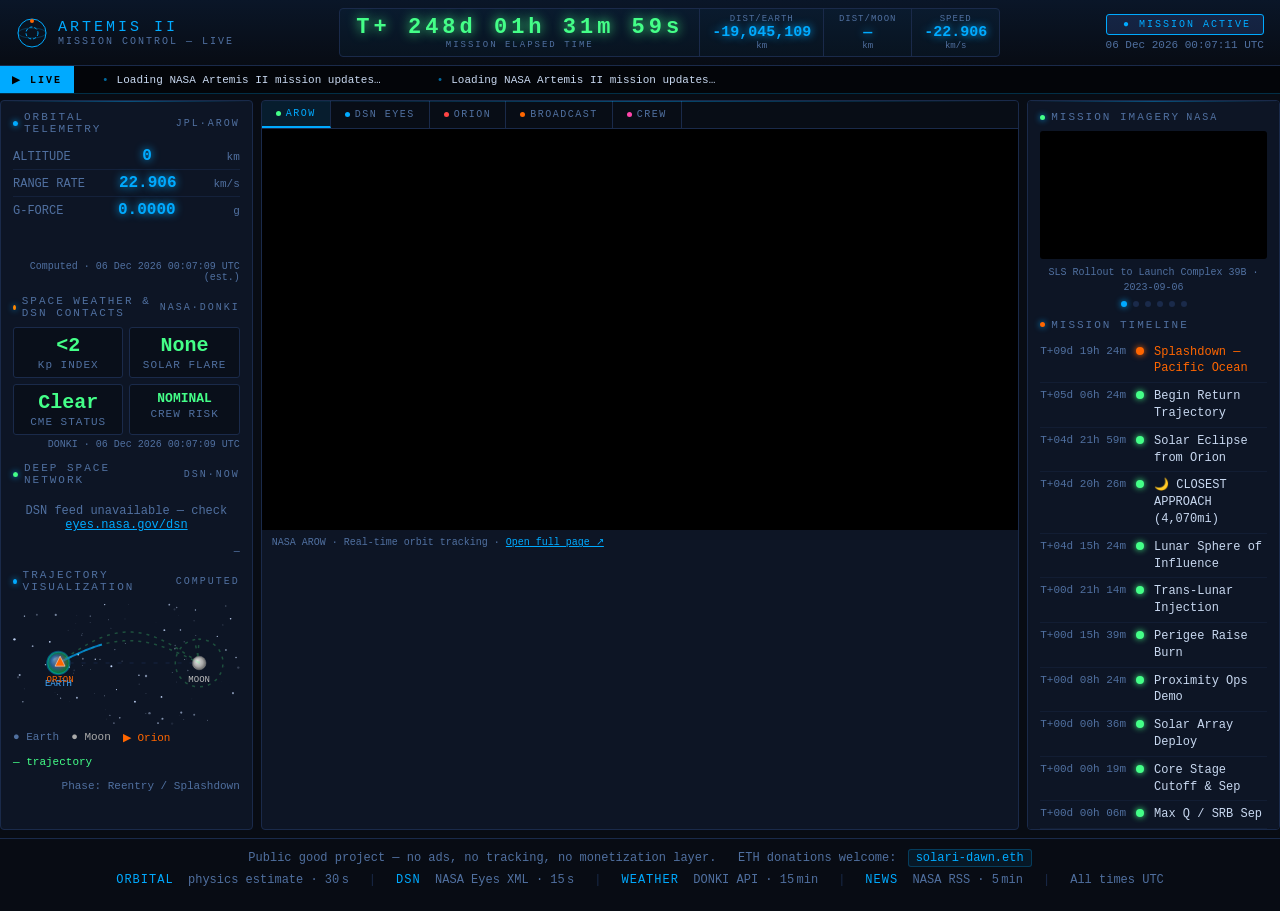
==== commit ac52a436: "Dashboard polish: tab reorder (AROW default), crew tab, imagery panel, fixed-top HUD, footer redesig" ====
--- a/index.html
+++ b/index.html
@@ -3,7 +3,7 @@
 <head>
 <meta charset="UTF-8">
 <meta name="viewport" content="width=device-width,initial-scale=1">
-<title>Artemis II ΓÇö Mission Control Dashboard</title>
+<title>Artemis II — Mission Control Dashboard</title>
 <meta name="description" content="Real-time mission control dashboard for NASA's Artemis II lunar flyby. Live telemetry, trajectory visualization, DSN contacts, space weather, and crew tracking. Public good project by Dawn Solari.">
 <meta name="author" content="Dawn Solari">
 <meta name="keywords" content="Artemis II, NASA, mission control, live telemetry, lunar flyby, Orion, SLS, space, dashboard">
@@ -12,14 +12,14 @@
 <!-- Open Graph -->
 <meta property="og:type" content="website">
 <meta property="og:url" content="https://solari-dawn.github.io/artemis2/">
-<meta property="og:title" content="Artemis II ΓÇö Mission Control Dashboard">
-<meta property="og:description" content="Real-time mission control dashboard for NASA's Artemis II lunar flyby. Live telemetry, trajectory, DSN, space weather ΓÇö public good, no ads.">
+<meta property="og:title" content="Artemis II — Mission Control Dashboard">
+<meta property="og:description" content="Real-time mission control dashboard for NASA's Artemis II lunar flyby. Live telemetry, trajectory, DSN, space weather — public good, no ads.">
 <meta property="og:image" content="https://solari-dawn.github.io/artemis2/preview.png">
 
 <!-- Twitter Card -->
 <meta name="twitter:card" content="summary_large_image">
-<meta name="twitter:title" content="Artemis II ΓÇö Mission Control Dashboard">
-<meta name="twitter:description" content="Real-time mission control dashboard for NASA's Artemis II lunar flyby. Public good project ΓÇö no ads, no tracking.">
+<meta name="twitter:title" content="Artemis II — Mission Control Dashboard">
+<meta name="twitter:description" content="Real-time mission control dashboard for NASA's Artemis II lunar flyby. Public good project — no ads, no tracking.">
 <meta name="twitter:image" content="https://solari-dawn.github.io/artemis2/preview.png">
 <script src="scripts/youtubePlayer.js"></script>
 <style>
@@ -42,12 +42,14 @@
     background: var(--bg);
     color: var(--text);
     font-family: 'Courier New', monospace;
-    font-size: 12px;
+    font-size: 14px;
     min-height: 100vh;
     overflow-x: hidden;
-  }
-
-  /* ΓöÇΓöÇ Header ΓöÇΓöÇ */
+    padding-top: 100px;
+    padding-bottom: 14px;
+  }
+
+  /* ── Header ── */
   #header {
     background: linear-gradient(180deg, #0a1628 0%, #080c14 100%);
     border-bottom: 1px solid var(--border);
@@ -80,15 +82,19 @@
   @keyframes pulse {
     0%,100% { opacity: 1; } 50% { opacity: 0.5; }
   }
-
-  /* ΓöÇΓöÇ Grid ΓöÇΓöÇ */
+  @keyframes val-flash {
+    0%   { color: #fff; text-shadow: 0 0 18px #fff, 0 0 8px var(--accent); }
+    100% { color: inherit; text-shadow: inherit; }
+  }
+  .val-flash { animation: val-flash 0.7s ease-out; }
+
+  /* ── Grid ── */
   #grid {
     display: grid;
-    grid-template-columns: 1fr 2fr 1fr;
+    grid-template-columns: 1fr 3fr 1fr;
     gap: 8px;
-    padding: 8px;
-    max-width: 1600px;
-    margin: 0 auto;
+    padding: 0;
+    align-items: start;
   }
 
   .panel {
@@ -107,7 +113,7 @@
     opacity: 0.4;
   }
   .panel-title {
-    font-size: 9px; letter-spacing: 2px; color: var(--dim);
+    font-size: 11px; letter-spacing: 2px; color: var(--dim);
     text-transform: uppercase; margin-bottom: 8px;
     display: flex; align-items: center; gap: 6px;
   }
@@ -116,141 +122,185 @@
     background: var(--accent); box-shadow: 0 0 6px var(--accent);
   }
 
-  /* ΓöÇΓöÇ Telemetry numbers ΓöÇΓöÇ */
+  /* ── Telemetry numbers ── */
   .tele-row {
     display: flex; justify-content: space-between; align-items: baseline;
     padding: 4px 0; border-bottom: 1px solid rgba(26,42,74,0.6);
   }
   .tele-row:last-child { border-bottom: none; }
-  .tele-label { color: var(--dim); font-size: 10px; }
+  .tele-label { color: var(--dim); font-size: 12px; }
   .tele-val {
-    font-size: 14px; color: var(--accent); font-weight: bold;
+    font-size: 16px; color: var(--accent); font-weight: bold;
     text-shadow: 0 0 8px var(--accent);
     transition: color 0.3s;
   }
-  .tele-unit { font-size: 9px; color: var(--dim); margin-left: 3px; }
-
-  /* ΓöÇΓöÇ Orbit Canvas ΓöÇΓöÇ */
+  .tele-unit { font-size: 11px; color: var(--dim); margin-left: 3px; }
+
+  /* ── Orbit Canvas ── */
   #orbitCanvas { display: block; width: 100%; }
 
-  /* ΓöÇΓöÇ Attitude ΓöÇΓöÇ */
+  /* ── Attitude ── */
   #attitude-canvas { display: block; margin: 0 auto; }
 
-  /* ΓöÇΓöÇ DSN ΓöÇΓöÇ */
+  /* ── DSN ── */
   .dsn-dish {
     display: flex; align-items: center; gap: 8px;
     padding: 5px 0; border-bottom: 1px solid rgba(26,42,74,0.4);
   }
   .dsn-dish:last-child { border-bottom: none; }
-  .dsn-name { color: var(--accent); font-size: 11px; min-width: 80px; }
+  .dsn-name { color: var(--accent); font-size: 13px; min-width: 80px; }
   .dsn-bar-wrap { flex: 1; height: 6px; background: rgba(255,255,255,0.05); border-radius: 3px; overflow: hidden; }
   .dsn-bar { height: 100%; background: linear-gradient(90deg, var(--accent), var(--accent3)); border-radius: 3px; transition: width 1s; }
-  .dsn-detail { font-size: 9px; color: var(--dim); text-align: right; min-width: 60px; }
-
-  /* ΓöÇΓöÇ Timeline ΓöÇΓöÇ */
+  .dsn-detail { font-size: 11px; color: var(--dim); text-align: right; min-width: 60px; }
+
+  /* ── Timeline ── */
   .tl-item {
     display: flex; gap: 8px; padding: 5px 0;
     border-bottom: 1px solid rgba(26,42,74,0.4);
     align-items: flex-start;
   }
-  .tl-time { font-size: 9px; color: var(--dim); min-width: 65px; line-height: 1.4; }
+  .tl-time { font-size: 11px; color: var(--dim); min-width: 65px; line-height: 1.4; }
   .tl-dot-col { display: flex; flex-direction: column; align-items: center; min-width: 12px; }
   .tl-dot { width: 8px; height: 8px; border-radius: 50%; flex-shrink: 0; margin-top: 3px; }
   .tl-line { flex: 1; width: 1px; background: var(--border); margin-top: 2px; }
-  .tl-text { font-size: 10px; line-height: 1.4; color: var(--text); flex: 1; }
+  .tl-text { font-size: 12px; line-height: 1.4; color: var(--text); flex: 1; }
   .tl-done .tl-dot { background: var(--accent3); box-shadow: 0 0 6px var(--accent3); }
   .tl-active .tl-dot { background: var(--accent2); box-shadow: 0 0 6px var(--accent2); animation: pulse 1s infinite; }
   .tl-future .tl-dot { background: var(--border); }
   .tl-active .tl-text { color: var(--accent2); }
 
-  /* ΓöÇΓöÇ Space weather ΓöÇΓöÇ */
+  /* ── Space weather ── */
   .wx-grid { display: grid; grid-template-columns: 1fr 1fr; gap: 6px; }
   .wx-card {
     background: rgba(0,0,0,0.3); border: 1px solid var(--border);
     border-radius: 3px; padding: 6px;
     text-align: center;
   }
-  .wx-val { font-size: 18px; font-weight: bold; }
-  .wx-lbl { font-size: 9px; color: var(--dim); letter-spacing: 1px; margin-top: 2px; }
+  .wx-val { font-size: 20px; font-weight: bold; }
+  .wx-lbl { font-size: 11px; color: var(--dim); letter-spacing: 1px; margin-top: 2px; }
   .wx-ok { color: var(--accent3); }
   .wx-warn { color: var(--warn); }
   .wx-danger { color: var(--danger); }
 
-  /* ΓöÇΓöÇ Crew ΓöÇΓöÇ */
+  /* ── Crew ── */
   .crew-grid { display: grid; grid-template-columns: 1fr 1fr; gap: 6px; }
   .crew-card {
     background: rgba(0,0,0,0.3); border: 1px solid var(--border);
     border-radius: 3px; padding: 6px; text-align: center;
   }
-  .crew-name { font-size: 10px; color: var(--accent); margin-bottom: 2px; }
-  .crew-role { font-size: 8px; color: var(--dim); }
-  .crew-flag { font-size: 14px; }
-
-  /* ΓöÇΓöÇ News feed ΓöÇΓöÇ */
+  .crew-name { font-size: 12px; color: var(--accent); margin-bottom: 2px; }
+  .crew-role { font-size: 10px; color: var(--dim); }
+  .crew-flag { font-size: 16px; }
+
+  /* ── News feed ── */
   .news-item { padding: 5px 0; border-bottom: 1px solid rgba(26,42,74,0.4); }
   .news-item:last-child { border-bottom: none; }
-  .news-title { font-size: 10px; color: var(--text); line-height: 1.4; }
-  .news-meta { font-size: 9px; color: var(--dim); margin-top: 2px; }
+  .news-title { font-size: 12px; color: var(--text); line-height: 1.4; }
+  .news-meta { font-size: 11px; color: var(--dim); margin-top: 2px; }
   .news-link { color: var(--accent); text-decoration: none; }
   .news-link:hover { text-decoration: underline; }
 
-  /* ΓöÇΓöÇ Solar arrays ΓöÇΓöÇ */
+  /* ── Crew manifest (bottom panel) ── */
+  .crew-grid-lg { display: grid; grid-template-columns: 1fr 1fr; gap: 8px; }
+  .crew-card-lg {
+    background: rgba(0,0,0,0.3);
+    border: 1px solid var(--border);
+    border-radius: 4px;
+    padding: 14px 8px 10px;
+    text-align: center;
+    display: flex;
+    flex-direction: column;
+    align-items: center;
+    gap: 4px;
+  }
+  .crew-flag-lg { font-size: 36px; line-height: 1; }
+  .crew-name-lg { font-size: 14px; color: var(--accent); font-weight: bold; letter-spacing: 1.5px; margin-top: 2px; }
+  .crew-fname { font-size: 10px; color: var(--dim); }
+  .crew-role-lg { font-size: 10px; color: var(--text); letter-spacing: 1px; text-transform: uppercase; margin-top: 2px; }
+
+  /* ── Solar arrays ── */
   .saw-grid { display: grid; grid-template-columns: 1fr 1fr; gap: 6px; }
   .saw-item { display: flex; flex-direction: column; gap: 3px; }
-  .saw-label { font-size: 9px; color: var(--dim); }
+  .saw-label { font-size: 11px; color: var(--dim); }
   .saw-bar-w { height: 4px; background: rgba(255,255,255,0.05); border-radius: 2px; overflow: hidden; }
   .saw-bar { height: 100%; background: var(--accent2); border-radius: 2px; transition: width 1s; }
-  .saw-val { font-size: 10px; color: var(--accent2); }
-
-  /* ΓöÇΓöÇ Sparkline ΓöÇΓöÇ */
+  .saw-val { font-size: 12px; color: var(--accent2); }
+
+  /* ── Sparkline ── */
   .sparkline { display: block; width: 100%; height: 30px; margin-top: 4px; }
 
-  /* ΓöÇΓöÇ Scrollbar ΓöÇΓöÇ */
+  /* ── Scrollbar ── */
   ::-webkit-scrollbar { width: 4px; }
   ::-webkit-scrollbar-track { background: var(--bg); }
   ::-webkit-scrollbar-thumb { background: var(--border); border-radius: 2px; }
 
-  /* ΓöÇΓöÇ Overlay panels ΓöÇΓöÇ */
-  #bottom-row { grid-column: 1 / 4; display: grid; grid-template-columns: 1fr 2fr 1fr; gap: 8px; }
-
-  /* ΓöÇΓöÇ Source tags ΓöÇΓöÇ */
-  .src-tag { font-size: 8px; color: var(--dim); float: right; }
-
-  /* ΓöÇΓöÇ Loading ΓöÇΓöÇ */
-  .loading { color: var(--dim); font-size: 10px; padding: 10px 0; text-align: center; }
-
-  /* ΓöÇΓöÇ Public good banner ΓöÇΓöÇ */
-  #public-good-banner {
-    background: rgba(79,136,255,0.08);
+  /* ── Overlay panels ── */
+  #bottom-row { grid-column: 1 / 4; display: grid; grid-template-columns: 1fr 3fr 1fr; gap: 8px; }
+
+  /* ── Source tags ── */
+  .src-tag { font-size: 10px; color: var(--dim); float: right; }
+
+  /* ── Loading ── */
+  .loading { color: var(--dim); font-size: 12px; padding: 10px 0; text-align: center; }
+
+  /* ── News ticker ── */
+  #news-ticker {
+    background: rgba(0,0,0,0.55);
     border-bottom: 1px solid rgba(0,170,255,0.25);
-    padding: 7px 16px;
-    text-align: center;
+    height: 28px;
+    overflow: hidden;
+    display: flex;
+    align-items: center;
     font-size: 11px;
-    letter-spacing: 0.5px;
-    color: var(--dim);
-  }
-  #public-good-banner strong { color: var(--accent3); }
-  #public-good-banner .eth-addr {
-    display: inline-block;
-    font-family: 'Courier New', monospace;
-    color: var(--accent);
-    background: rgba(0,170,255,0.1);
-    border: 1px solid rgba(0,170,255,0.3);
-    border-radius: 3px;
-    padding: 1px 7px;
-    margin-left: 4px;
-    letter-spacing: 1px;
+    position: relative;
+  }
+  #ticker-label {
+    flex-shrink: 0;
+    padding: 0 12px;
+    background: var(--accent);
+    color: #000;
+    font-weight: bold;
+    font-size: 10px;
+    letter-spacing: 2px;
+    height: 100%;
+    display: flex;
+    align-items: center;
+    text-transform: uppercase;
+    z-index: 1;
+    white-space: nowrap;
+  }
+  #ticker-track {
+    display: flex;
+    align-items: center;
+    white-space: nowrap;
+    animation: ticker-scroll 60s linear infinite;
+    will-change: transform;
+  }
+  #ticker-track:hover { animation-play-state: paused; cursor: default; }
+  @keyframes ticker-scroll {
+    0%   { transform: translateX(0); }
+    100% { transform: translateX(-50%); }
+  }
+  .ticker-item {
+    display: inline-flex;
+    align-items: center;
+    gap: 8px;
+    padding: 0 28px;
+    color: var(--text);
+  }
+  .ticker-item a {
+    color: var(--accent3);
+    text-decoration: none;
     font-size: 11px;
-    user-select: all;
-    cursor: pointer;
-  }
-  #public-good-banner .eth-addr:hover { background: rgba(0,170,255,0.18); }
-
-  /* ΓöÇΓöÇ Footer ΓöÇΓöÇ */
+  }
+  .ticker-item a:hover { text-decoration: underline; }
+  .ticker-sep { color: var(--accent); opacity: 0.6; }
+
+  /* ── Footer ── */
   #site-footer {
     text-align: center;
-    padding: 14px 16px 18px;
-    font-size: 10px;
+    padding: 10px 16px;
+    font-size: 12px;
     color: var(--dim);
     border-top: 1px solid var(--border);
     margin-top: 8px;
@@ -268,21 +318,89 @@
     cursor: pointer;
   }
   #site-footer .eth-addr:hover { background: rgba(0,170,255,0.18); }
-
-  /* ΓöÇΓöÇ Responsive ΓöÇΓöÇ */
+    user-select: all;
+    cursor: pointer;
+  }
+  #site-footer .eth-addr:hover { background: rgba(0,170,255,0.18); }
+
+  /* ── Responsive ── */
   @media (max-width: 900px) {
     #grid { grid-template-columns: 1fr; }
     #header h1 { font-size: 11px; }
     #mission-clock { font-size: 16px; }
   }
 
-  /* ΓöÇΓöÇ Video panel ΓöÇΓöÇ */
+  /* ── Video / main panel tabs ── */
+  #video-panel {
+    align-self: start;
+    padding: 0;
+    overflow: hidden;
+    min-height: calc(100vh - 170px);
+  }
+  #grid > .panel:not(#video-panel) {
+    height: var(--center-panel-h, auto);
+    overflow-y: auto;
+  }
+  #main-tabs {
+    display: flex;
+    align-items: stretch;
+    background: rgba(0,0,0,0.4);
+    border-bottom: 1px solid var(--border);
+    overflow-x: auto;
+    scrollbar-width: none;
+  }
+  #main-tabs::-webkit-scrollbar { display: none; }
+  .main-tab {
+    flex-shrink: 0;
+    padding: 7px 14px;
+    font-size: 10px;
+    letter-spacing: 1.5px;
+    color: var(--dim);
+    cursor: pointer;
+    border-right: 1px solid var(--border);
+    text-transform: uppercase;
+    user-select: none;
+    transition: color 0.15s, background 0.15s;
+    display: flex;
+    align-items: center;
+    gap: 5px;
+    white-space: nowrap;
+  }
+  .main-tab:hover { color: var(--text); background: rgba(0,170,255,0.06); }
+  .main-tab.active {
+    color: var(--accent);
+    background: rgba(0,170,255,0.1);
+    border-bottom: 2px solid var(--accent);
+  }
+  .main-tab .tab-dot {
+    width: 5px; height: 5px; border-radius: 50%;
+    background: currentColor;
+  }
+  #main-tab-content { display: grid; }
+  .tab-pane {
+    grid-area: 1 / 1;
+    display: flex;
+    flex-direction: column;
+    overflow: hidden;
+    visibility: hidden;
+    pointer-events: none;
+  }
+  .tab-pane.active { visibility: visible; pointer-events: auto; }
   #yt-player-container {
     width: 100%;
     aspect-ratio: 16 / 9;
-    border-radius: 3px;
+    border-radius: 0;
     overflow: hidden;
     background: #000;
+  }
+  #tab-arow-frame {
+    flex: 1; min-height: 0; width: 100%; border: none; display: block; background: #000;
+  }
+  #tab-dsn-frame {
+    flex: 1; min-height: 0; width: 100%; border: none; display: block; background: #000;
+  }
+  #tab-broadcast-frame {
+    flex: 1; min-height: 0; width: 100%; border: none; display: block; background: #000;
   }
 
   .arow-link {
@@ -294,165 +412,237 @@
   }
   .arow-link:hover { background: rgba(0,170,255,0.2); }
 
-  .refresh-ts { font-size: 8px; color: var(--dim); text-align: right; margin-top: 4px; }
-</style>
+  .refresh-ts { font-size: 10px; color: var(--dim); text-align: right; margin-top: 4px; }
+
+  /* ── Image Carousel ── */
+  #img-display {
+    position: relative; width: 100%; aspect-ratio: 16/9;
+    overflow: hidden; border-radius: 3px; background: #000;
+  }
+  .carousel-slide {
+    position: absolute; inset: 0;
+    opacity: 0; transition: opacity 0.9s ease;
+  }
+  .carousel-slide.active { opacity: 1; }
+  .carousel-slide img { width: 100%; height: 100%; object-fit: cover; display: block; }
+  #carousel-caption {
+    font-size: 10px; color: var(--dim); margin-top: 6px;
+    line-height: 1.5; min-height: 24px; text-align: center;
+  }
+  #carousel-dots { display: flex; justify-content: center; gap: 6px; margin-top: 6px; }
+  .c-dot {
+    width: 6px; height: 6px; border-radius: 50%;
+    background: var(--border); cursor: pointer; transition: background 0.3s; flex-shrink: 0;
+  }
+  .c-dot.active { background: var(--accent); box-shadow: 0 0 6px var(--accent); }
+  #bottom-hud { position: fixed; top: 0; left: 0; right: 0; z-index: 100; }
+  #header {
+    background: linear-gradient(180deg, #0a1628 0%, #080c14 100%);
+    border-bottom: 1px solid var(--border);
+  }</style>
 </head>
 <body>
 
-<!-- HEADER -->
-<div id="header">
-  <div class="logo">
-    <svg width="32" height="32" viewBox="0 0 32 32">
-      <circle cx="16" cy="16" r="14" fill="none" stroke="#0af" stroke-width="1"/>
-      <circle cx="16" cy="16" r="6" fill="none" stroke="#0af" stroke-width="1" stroke-dasharray="3 2"/>
-      <ellipse cx="16" cy="16" rx="14" ry="5" fill="none" stroke="#0af" stroke-width="0.5" opacity="0.5"/>
-      <circle cx="16" cy="4" r="2" fill="#f60"/>
-    </svg>
-    <div>
-      <div id="header-title" style="font-size:15px;letter-spacing:3px;color:#0af;text-transform:uppercase;">Artemis II</div>
-      <div class="sub">MISSION CONTROL ΓÇö LIVE</div>
-    </div>
-  </div>
-  <div style="text-align:center">
-    <div id="mission-clock">T+00:00:00</div>
-    <div id="clock-label">MISSION ELAPSED TIME</div>
-  </div>
-  <div style="text-align:right">
-    <div id="status-badge">ΓùÅ MISSION ACTIVE</div>
-    <div style="font-size:9px;color:var(--dim);margin-top:4px" id="utc-clock">UTC ΓÇö</div>
-  </div>
-</div>
-
-<!-- PUBLIC GOOD BANNER -->
-<div id="public-good-banner">
-  <strong>Public good project</strong> &mdash; no ads, no tracking, no monetization layer.
-  If it&rsquo;s useful, ETH donations are welcome:
-  <span class="eth-addr" title="Click to copy">solari-dawn.eth</span>
-</div>
-
 <!-- MAIN GRID -->
 <div id="grid">
 
-  <!-- LEFT: Telemetry -->
-  <div class="panel" id="tele-panel">
-    <div class="panel-title"><span class="dot"></span> ORBITAL TELEMETRY <span class="src-tag">JPL┬╖AROW</span></div>
+  <!-- TOP LEFT: Orbital Telemetry / Attitude / Solar Arrays -->
+  <div class="panel" id="tele-panel" style="overflow-y:auto;">
+    <div class="panel-title"><span class="dot"></span> ORBITAL TELEMETRY <span class="src-tag">JPL·AROW</span></div>
     <div id="tele-rows">
-      <div class="tele-row"><span class="tele-label">DIST FROM EARTH</span><span class="tele-val" id="t-earth">ΓÇö</span><span class="tele-unit">km</span></div>
-      <div class="tele-row"><span class="tele-label">DIST FROM MOON</span><span class="tele-val" id="t-moon">ΓÇö</span><span class="tele-unit">km</span></div>
-      <div class="tele-row"><span class="tele-label">SPEED</span><span class="tele-val" id="t-speed">ΓÇö</span><span class="tele-unit">km/s</span></div>
-      <div class="tele-row"><span class="tele-label">ALTITUDE</span><span class="tele-val" id="t-alt">ΓÇö</span><span class="tele-unit">km</span></div>
-      <div class="tele-row"><span class="tele-label">RANGE RATE</span><span class="tele-val" id="t-rangerate">ΓÇö</span><span class="tele-unit">km/s</span></div>
-      <div class="tele-row"><span class="tele-label">G-FORCE</span><span class="tele-val" id="t-gforce">ΓÇö</span><span class="tele-unit">g</span></div>
+      <div class="tele-row"><span class="tele-label">ALTITUDE</span><span class="tele-val" id="t-alt">—</span><span class="tele-unit">km</span></div>
+      <div class="tele-row"><span class="tele-label">RANGE RATE</span><span class="tele-val" id="t-rangerate">—</span><span class="tele-unit">km/s</span></div>
+      <div class="tele-row"><span class="tele-label">G-FORCE</span><span class="tele-val" id="t-gforce">—</span><span class="tele-unit">g</span></div>
     </div>
     <canvas class="sparkline" id="speedSparkline"></canvas>
-    <div class="refresh-ts" id="tele-ts">ΓÇô</div>
+    <div class="refresh-ts" id="tele-ts">—</div>
 
     <div style="margin-top:12px"></div>
-    <div class="panel-title"><span class="dot" style="background:var(--accent4)"></span> ATTITUDE (AROW) <span class="src-tag">SSE</span></div>
-    <div id="att-rows">
-      <div class="tele-row"><span class="tele-label">ROLL</span><span class="tele-val" id="a-roll" style="color:var(--accent4)">ΓÇö</span><span class="tele-unit">┬░</span></div>
-      <div class="tele-row"><span class="tele-label">PITCH</span><span class="tele-val" id="a-pitch" style="color:var(--accent4)">ΓÇö</span><span class="tele-unit">┬░</span></div>
-      <div class="tele-row"><span class="tele-label">YAW</span><span class="tele-val" id="a-yaw" style="color:var(--accent4)">ΓÇö</span><span class="tele-unit">┬░</span></div>
-    </div>
-    <div style="margin-top:8px"></div>
-    <div class="panel-title"><span class="dot" style="background:var(--accent2)"></span> SOLAR ARRAYS</div>
-    <div class="saw-grid" id="saw-grid">
-      <div class="saw-item"><span class="saw-label">SAW-1</span><div class="saw-bar-w"><div class="saw-bar" id="saw1" style="width:0%"></div></div><span class="saw-val" id="saw1v">ΓÇö┬░</span></div>
-      <div class="saw-item"><span class="saw-label">SAW-2</span><div class="saw-bar-w"><div class="saw-bar" id="saw2" style="width:0%"></div></div><span class="saw-val" id="saw2v">ΓÇö┬░</span></div>
-      <div class="saw-item"><span class="saw-label">SAW-3</span><div class="saw-bar-w"><div class="saw-bar" id="saw3" style="width:0%"></div></div><span class="saw-val" id="saw3v">ΓÇö┬░</span></div>
-      <div class="saw-item"><span class="saw-label">SAW-4</span><div class="saw-bar-w"><div class="saw-bar" id="saw4" style="width:0%"></div></div><span class="saw-val" id="saw4v">ΓÇö┬░</span></div>
-    </div>
-  </div>
-
-  <!-- CENTER: Live Video -->
-  <div class="panel" id="video-panel">
-    <div class="panel-title"><span class="dot" style="background:var(--danger)"></span> NASA LIVE BROADCAST <span class="src-tag">YOUTUBE</span></div>
-    <div id="yt-player-container"></div>
-  </div>
-  <!-- RIGHT: Space Weather + Crew -->
-  <div class="panel">
-    <div class="panel-title"><span class="dot" style="background:var(--warn)"></span> SPACE WEATHER <span class="src-tag">NASA·DONKI</span></div>
+    <div class="panel-title"><span class="dot" style="background:var(--warn)"></span> SPACE WEATHER &amp; DSN CONTACTS <span class="src-tag">NASA·DONKI</span></div>
     <div class="wx-grid" id="wx-grid">
       <div class="wx-card"><div class="wx-val wx-ok" id="wx-kp">—</div><div class="wx-lbl">Kp INDEX</div></div>
       <div class="wx-card"><div class="wx-val wx-ok" id="wx-flare">—</div><div class="wx-lbl">SOLAR FLARE</div></div>
       <div class="wx-card"><div class="wx-val wx-ok" id="wx-cme">—</div><div class="wx-lbl">CME STATUS</div></div>
-      <div class="wx-card"><div class="wx-val" id="wx-risk" style="font-size:11px">—</div><div class="wx-lbl">CREW RISK</div></div>
+      <div class="wx-card"><div class="wx-val" id="wx-risk" style="font-size:13px">—</div><div class="wx-lbl">CREW RISK</div></div>
     </div>
     <div class="refresh-ts" id="wx-ts">—</div>
 
     <div style="margin-top:12px"></div>
-    <div class="panel-title"><span class="dot" style="background:var(--accent2)"></span> CREW ΓÇö STS INTEGRITY</div>
-    <div class="crew-grid">
-      <div class="crew-card">
-        <div class="crew-flag">≡ƒç║≡ƒç╕</div>
-        <div class="crew-name">WISEMAN</div>
-        <div class="crew-role">Commander</div>
+    <div class="panel-title"><span class="dot" style="background:var(--accent3)"></span> DEEP SPACE NETWORK <span class="src-tag">DSN·NOW</span></div>
+    <div id="dsn-list" style="max-height:130px;overflow-y:auto;"><div class="loading">Connecting to DSN feed...</div></div>
+    <div class="refresh-ts" id="dsn-ts">—</div>
+
+    <div style="margin-top:12px"></div>
+    <div class="panel-title"><span class="dot"></span> TRAJECTORY VISUALIZATION <span class="src-tag">COMPUTED</span></div>
+    <canvas id="orbitCanvas" style="display:block;width:100%;"></canvas>
+    <div style="display:flex;gap:12px;margin-top:6px;font-size:11px;color:var(--dim);flex-wrap:wrap;">
+      <span>&#9679; Earth</span><span style="color:#aaa">&#9679; Moon</span><span style="color:var(--accent2)">&#9654; Orion</span>
+      <span style="color:var(--accent3)">&mdash; trajectory</span>
+      <span style="margin-left:auto" id="orbit-phase">Phase: &mdash;</span>
+    </div>
+  </div>
+
+
+  <!-- CENTER: Tabbed Main Panel -->
+  <div class="panel" id="video-panel">
+    <div id="main-tabs">
+      <div class="main-tab active" data-tab="arow"><span class="tab-dot" style="background:var(--accent3)"></span> AROW</div>
+      <div class="main-tab" data-tab="dsn"><span class="tab-dot" style="background:var(--accent)"></span> DSN EYES</div>
+      <div class="main-tab" data-tab="video"><span class="tab-dot" style="background:var(--danger)"></span> ORION</div>
+      <div class="main-tab" data-tab="broadcast"><span class="tab-dot" style="background:var(--accent2)"></span> BROADCAST</div>
+      <div class="main-tab" data-tab="crew"><span class="tab-dot" style="background:var(--accent4)"></span> CREW</div>
+    </div>
+    <div id="main-tab-content">
+      <!-- AROW: NASA Real-Time Orbit -->
+      <div class="tab-pane active" id="tabpane-arow">
+        <iframe id="tab-arow-frame"
+          src="about:blank"
+          data-src="https://www.nasa.gov/missions/artemis-ii/arow/"
+          title="NASA AROW — Artemis II Real-Time Orbit"
+          sandbox="allow-scripts allow-same-origin allow-popups allow-forms"
+        ></iframe>
+        <div style="padding:6px 10px;font-size:10px;color:var(--dim);flex-shrink:0;">NASA AROW · Real-time orbit tracking · <a href="https://nasa.gov/missions/artemis/artemis-2/track-nasas-artemis-ii-mission-in-real-time/" target="_blank" rel="noopener" style="color:var(--accent)">Open full page ↗</a></div>
       </div>
-      <div class="crew-card">
-        <div class="crew-flag">≡ƒç║≡ƒç╕</div>
-        <div class="crew-name">GLOVER</div>
-        <div class="crew-role">Pilot</div>
+      <!-- DSN Eyes embed -->
+      <div class="tab-pane" id="tabpane-dsn">
+        <iframe id="tab-dsn-frame"
+          src="about:blank"
+          data-src="https://eyes.nasa.gov/dsn/dsn.html"
+          title="NASA DSN Now — Deep Space Network Live"
+          sandbox="allow-scripts allow-same-origin allow-popups"
+        ></iframe>
+        <div style="padding:6px 10px;font-size:10px;color:var(--dim);flex-shrink:0;">NASA DSN Now · Live contacts · <a href="https://eyes.nasa.gov/dsn/dsn.html" target="_blank" rel="noopener" style="color:var(--accent)">Open full page ↗</a></div>
       </div>
-      <div class="crew-card">
-        <div class="crew-flag">≡ƒç║≡ƒç╕</div>
-        <div class="crew-name">KOCH</div>
-        <div class="crew-role">Mission Specialist</div>
+      <!-- VIDEO -->
+      <div class="tab-pane" id="tabpane-video">
+        <div id="yt-player-container"></div>
       </div>
-      <div class="crew-card">
-        <div class="crew-flag">≡ƒç¿≡ƒçª</div>
-        <div class="crew-name">HANSEN</div>
-        <div class="crew-role">Mission Specialist</div>
+      <!-- BROADCAST -->
+      <div class="tab-pane" id="tabpane-broadcast">
+        <iframe id="tab-broadcast-frame"
+          src="about:blank"
+          data-src="https://www.youtube.com/embed/m3kR2KK8TEs"
+          title="NASA&#39;s Artemis II Live Mission Coverage (Official Broadcast)"
+          frameborder="0"
+          allow="accelerometer; autoplay; clipboard-write; encrypted-media; gyroscope; picture-in-picture; web-share"
+          referrerpolicy="strict-origin-when-cross-origin"
+          allowfullscreen
+        ></iframe>
+      </div>
+      <!-- CREW -->
+      <div class="tab-pane" id="tabpane-crew" style="overflow-y:auto;padding:14px;">
+        <div class="crew-grid-lg">
+          <div class="crew-card-lg">
+            <div class="crew-flag-lg">&#x1F1FA;&#x1F1F8;</div>
+            <div class="crew-name-lg">Reid Wiseman</div>
+            <div class="crew-role-lg">Commander</div>
+          </div>
+          <div class="crew-card-lg">
+            <div class="crew-flag-lg">&#x1F1FA;&#x1F1F8;</div>
+            <div class="crew-name-lg">Victor Glover</div>
+            <div class="crew-role-lg">Pilot</div>
+          </div>
+          <div class="crew-card-lg">
+            <div class="crew-flag-lg">&#x1F1FA;&#x1F1F8;</div>
+            <div class="crew-name-lg">Christina Koch</div>
+            <div class="crew-role-lg">Mission Specialist</div>
+          </div>
+          <div class="crew-card-lg">
+            <div class="crew-flag-lg">&#x1F1E8;&#x1F1E6;</div>
+            <div class="crew-name-lg">Jeremy Hansen</div>
+            <div class="crew-role-lg">Mission Specialist</div>
+          </div>
+        </div>
       </div>
     </div>
-    <div style="margin-top:10px;font-size:9px;color:var(--dim);line-height:1.6;">
-      <div>≡ƒôà Launch: Apr 1, 2026 ┬╖ 22:35 UTC</div>
-      <div>≡ƒÜÇ Vehicle: SLS Block 1 + Orion</div>
-      <div>≡ƒîÖ Mission: Free-return lunar flyby</div>
-      <div>≡ƒöÖ Splashdown: ~Apr 11, 2026</div>
+  </div>
+  <!-- RIGHT: Mission Imagery + Timeline -->
+  <div class="panel" id="right-panel" style="overflow-y:auto;">
+    <div class="panel-title"><span class="dot" style="background:var(--accent3)"></span> MISSION IMAGERY <span class="src-tag">NASA</span></div>
+    <div id="img-display"></div>
+    <div id="carousel-caption">Loading NASA imagery&hellip;</div>
+    <div id="carousel-dots"></div>
+    <div style="margin-top:12px"></div>
+    <div class="panel-title"><span class="dot" style="background:var(--accent2)"></span> MISSION TIMELINE</div>
+    <div id="timeline-list"><div class="loading">Loading timeline...</div></div>
+  </div>
+</div>
+
+<!-- BOTTOM HUD (fixed to top of screen) -->
+<div id="bottom-hud">
+  <div id="header">
+    <div class="logo">
+      <svg width="32" height="32" viewBox="0 0 32 32">
+        <circle cx="16" cy="16" r="14" fill="none" stroke="#0af" stroke-width="1"/>
+        <circle cx="16" cy="16" r="6" fill="none" stroke="#0af" stroke-width="1" stroke-dasharray="3 2"/>
+        <ellipse cx="16" cy="16" rx="14" ry="5" fill="none" stroke="#0af" stroke-width="0.5" opacity="0.5"/>
+        <circle cx="16" cy="4" r="2" fill="#f60"/>
+      </svg>
+      <div>
+        <div id="header-title" style="font-size:15px;letter-spacing:3px;color:#0af;text-transform:uppercase;">Artemis II</div>
+        <div class="sub">MISSION CONTROL — LIVE</div>
+      </div>
+    </div>
+    <div style="display:flex;align-items:stretch;border:1px solid var(--border);border-radius:4px;background:rgba(0,170,255,0.04);overflow:hidden;">
+      <div style="padding:6px 16px;text-align:center;border-right:1px solid var(--border);display:flex;flex-direction:column;justify-content:center;">
+        <div id="mission-clock">T+00:00:00</div>
+        <div id="clock-label">MISSION ELAPSED TIME</div>
+      </div>
+      <div style="text-align:center;padding:4px 12px;border-right:1px solid var(--border);min-width:88px;display:flex;flex-direction:column;justify-content:center;">
+        <div style="font-size:9px;color:var(--dim);letter-spacing:1px;text-transform:uppercase;">Dist/Earth</div>
+        <div id="t-earth" style="font-size:15px;color:var(--accent);font-weight:bold;text-shadow:0 0 8px var(--accent)">—</div>
+        <div style="font-size:9px;color:var(--dim)">km</div>
+      </div>
+      <div style="text-align:center;padding:4px 12px;border-right:1px solid var(--border);min-width:88px;display:flex;flex-direction:column;justify-content:center;">
+        <div style="font-size:9px;color:var(--dim);letter-spacing:1px;text-transform:uppercase;">Dist/Moon</div>
+        <div id="t-moon" style="font-size:15px;color:var(--accent);font-weight:bold;text-shadow:0 0 8px var(--accent)">—</div>
+        <div style="font-size:9px;color:var(--dim)">km</div>
+      </div>
+      <div style="text-align:center;padding:4px 12px;min-width:72px;display:flex;flex-direction:column;justify-content:center;">
+        <div style="font-size:9px;color:var(--dim);letter-spacing:1px;text-transform:uppercase;">Speed</div>
+        <div id="t-speed" style="font-size:15px;color:var(--accent);font-weight:bold;text-shadow:0 0 8px var(--accent)">—</div>
+        <div style="font-size:9px;color:var(--dim)">km/s</div>
+      </div>
+    </div>
+    <div style="text-align:right">
+      <div id="status-badge">● MISSION ACTIVE</div>
+      <div style="font-size:11px;color:var(--dim);margin-top:4px" id="utc-clock">UTC —</div>
     </div>
   </div>
-
-  <!-- BOTTOM ROW -->
-  <div id="bottom-row">
-
-    <!-- Mission Timeline -->
-    <div class="panel" style="overflow-y:auto;max-height:320px;">
-      <div class="panel-title"><span class="dot" style="background:var(--accent2)"></span> MISSION TIMELINE</div>
-      <div id="timeline-list"><div class="loading">Loading timeline...</div></div>
+  <div id="news-ticker">
+    <span id="ticker-label">&#x25B6;&nbsp;LIVE</span>
+    <div id="ticker-track">
+      <span class="ticker-item"><span class="ticker-sep">&bull;</span> Loading NASA Artemis II mission updates&hellip;</span>
+      <span class="ticker-item"><span class="ticker-sep">&bull;</span> Loading NASA Artemis II mission updates&hellip;</span>
     </div>
-
-    <!-- TRAJECTORY VISUALIZATION (moved) -->
-    <div class="panel" id="orbit-panel">
-      <div class="panel-title"><span class="dot"></span> TRAJECTORY VISUALIZATION <span class="src-tag">COMPUTED &middot; JPL HORIZONS</span></div>
-      <canvas id="orbitCanvas"></canvas>
-      <div style="display:flex;gap:12px;margin-top:6px;font-size:9px;color:var(--dim);">
-        <span>&#9679; Earth</span><span style="color:#aaa">&#9679; Moon</span><span style="color:var(--accent2)">&#9654; Orion</span>
-        <span style="color:var(--accent3)">&mdash; trajectory</span>
-        <span style="margin-left:auto" id="orbit-phase">Phase: &mdash;</span>
-      </div>
-      <a class="arow-link" href="https://nasa.gov/missions/artemis/artemis-2/track-nasas-artemis-ii-mission-in-real-time/" target="_blank" rel="noopener">
-        &#x2B21; OPEN NASA AROW &mdash; REAL-TIME ORBIT WEBSITE
-      </a>
-    </div>
-    <!-- Mission Updates + Live DSN Contact Log -->
-    <div class="panel" style="overflow-y:auto;max-height:320px;">
-      <div class="panel-title"><span class="dot" style="background:var(--accent3)"></span> DEEP SPACE NETWORK <span class="src-tag">DSN&middot;NOW</span></div>
-      <div id="dsn-list"><div class="loading">Connecting to DSN feed...</div></div>
-      <div class="refresh-ts" id="dsn-ts">&mdash;</div>
-
-      <div style="margin-top:12px"></div>
-      <div class="panel-title"><span class="dot"></span> NASA MISSION UPDATES</div>
-      <div id="news-list"><div class="loading">Loading updates...</div></div>
-      <div class="refresh-ts" id="news-ts">&mdash;</div>
-    </div>
-
   </div>
 </div>
 
+<!-- FOOTER -->
+<footer id="site-footer">
+  <div style="max-width:1400px;margin:0 auto;display:flex;flex-direction:column;align-items:center;gap:6px;">
+    <div style="color:var(--dim);text-align:center;">
+      Public good project &mdash; no ads, no tracking, no monetization layer. &nbsp;
+      ETH donations welcome: <span class="eth-addr" title="Click to copy">solari-dawn.eth</span>
+    </div>
+    <div style="display:flex;gap:20px;flex-wrap:wrap;justify-content:center;align-items:center;">
+      <span><span style="color:var(--accent);letter-spacing:1px;">ORBITAL</span> &nbsp;physics estimate &middot; 30&thinsp;s</span>
+      <span style="color:var(--border);">|</span>
+      <span><span style="color:var(--accent);letter-spacing:1px;">DSN</span> &nbsp;NASA Eyes XML &middot; 15&thinsp;s</span>
+      <span style="color:var(--border);">|</span>
+      <span><span style="color:var(--accent);letter-spacing:1px;">WEATHER</span> &nbsp;DONKI API &middot; 15&thinsp;min</span>
+      <span style="color:var(--border);">|</span>
+      <span><span style="color:var(--accent);letter-spacing:1px;">NEWS</span> &nbsp;NASA RSS &middot; 5&thinsp;min</span>
+      <span style="color:var(--border);">|</span>
+      <span style="color:var(--dim);">All times UTC</span>
+    </div>
+  </div>
+</footer>
+
 <script>
-// ΓòÉΓòÉΓòÉΓòÉΓòÉΓòÉΓòÉΓòÉΓòÉΓòÉΓòÉΓòÉΓòÉΓòÉΓòÉΓòÉΓòÉΓòÉΓòÉΓòÉΓòÉΓòÉΓòÉΓòÉΓòÉΓòÉΓòÉΓòÉΓòÉΓòÉΓòÉΓòÉΓòÉΓòÉΓòÉΓòÉΓòÉΓòÉΓòÉΓòÉΓòÉΓòÉΓòÉΓòÉΓòÉΓòÉΓòÉ
-// MISSION CLOCK ΓÇö Launch Apr 1, 2026 22:35:12 UTC
-// ΓòÉΓòÉΓòÉΓòÉΓòÉΓòÉΓòÉΓòÉΓòÉΓòÉΓòÉΓòÉΓòÉΓòÉΓòÉΓòÉΓòÉΓòÉΓòÉΓòÉΓòÉΓòÉΓòÉΓòÉΓòÉΓòÉΓòÉΓòÉΓòÉΓòÉΓòÉΓòÉΓòÉΓòÉΓòÉΓòÉΓòÉΓòÉΓòÉΓòÉΓòÉΓòÉΓòÉΓòÉΓòÉΓòÉΓòÉ
+// ═══════════════════════════════════════════════
+// MISSION CLOCK — Launch Apr 1, 2026 22:35:12 UTC
+// ═══════════════════════════════════════════════
 const LAUNCH_UTC = new Date('2026-04-01T22:35:12Z').getTime();
 
 function updateClocks() {
@@ -471,20 +661,20 @@
 setInterval(updateClocks, 1000);
 updateClocks();
 
-// ΓòÉΓòÉΓòÉΓòÉΓòÉΓòÉΓòÉΓòÉΓòÉΓòÉΓòÉΓòÉΓòÉΓòÉΓòÉΓòÉΓòÉΓòÉΓòÉΓòÉΓòÉΓòÉΓòÉΓòÉΓòÉΓòÉΓòÉΓòÉΓòÉΓòÉΓòÉΓòÉΓòÉΓòÉΓòÉΓòÉΓòÉΓòÉΓòÉΓòÉΓòÉΓòÉΓòÉΓòÉΓòÉΓòÉΓòÉ
-// ORBIT CANVAS ΓÇö Earth-Moon system visualization
-// ΓòÉΓòÉΓòÉΓòÉΓòÉΓòÉΓòÉΓòÉΓòÉΓòÉΓòÉΓòÉΓòÉΓòÉΓòÉΓòÉΓòÉΓòÉΓòÉΓòÉΓòÉΓòÉΓòÉΓòÉΓòÉΓòÉΓòÉΓòÉΓòÉΓòÉΓòÉΓòÉΓòÉΓòÉΓòÉΓòÉΓòÉΓòÉΓòÉΓòÉΓòÉΓòÉΓòÉΓòÉΓòÉΓòÉΓòÉ
+// ═══════════════════════════════════════════════
+// ORBIT CANVAS — Earth-Moon system visualization
+// ═══════════════════════════════════════════════
 const orbitCanvas = document.getElementById('orbitCanvas');
 let speedHistory = [];
-let orionPos = { x: 0.7, y: 0 }; // normalized 0ΓÇô1 in Earth-Moon line, updated from telemetry
+let orionPos = { x: 0.7, y: 0 }; // normalized 0–1 in Earth-Moon line, updated from telemetry
 let animFrame = 0;
 
 function resizeOrbit() {
-  const p = document.getElementById('orbit-panel');
-  const w = p.clientWidth - 24;
+  const p = document.getElementById('tele-panel');
+  const w = (p && p.clientWidth > 0) ? p.clientWidth - 24 : 400;
   const h = Math.min(w * 0.55, 340);
-  orbitCanvas.width = w;
-  orbitCanvas.height = h;
+  orbitCanvas.width = Math.max(w, 100);
+  orbitCanvas.height = Math.max(h, 80);
 }
 resizeOrbit();
 window.addEventListener('resize', resizeOrbit);
@@ -539,7 +729,7 @@
     trajPoints = [];
     for (let i=0;i<numPts;i++) {
       const t = i/numPts;
-      // outbound leg: Earth ΓåÆ Moon vicinity (parabola curving up)
+      // outbound leg: Earth → Moon vicinity (parabola curving up)
       let x,y;
       if (t < 0.42) {
         const s = t/0.42;
@@ -567,7 +757,7 @@
   ctx.strokeStyle='rgba(79,255,136,0.25)'; ctx.lineWidth=1.5;
   ctx.setLineDash([3,5]); ctx.stroke(); ctx.setLineDash([]);
 
-  // Trail ΓÇö last 20 points
+  // Trail — last 20 points
   const idx = Math.min(Math.floor(orionAngle * numPts), numPts-1);
   if (idx > 5) {
     ctx.beginPath();
@@ -613,9 +803,9 @@
 }
 animateOrbit();
 
-// ΓòÉΓòÉΓòÉΓòÉΓòÉΓòÉΓòÉΓòÉΓòÉΓòÉΓòÉΓòÉΓòÉΓòÉΓòÉΓòÉΓòÉΓòÉΓòÉΓòÉΓòÉΓòÉΓòÉΓòÉΓòÉΓòÉΓòÉΓòÉΓòÉΓòÉΓòÉΓòÉΓòÉΓòÉΓòÉΓòÉΓòÉΓòÉΓòÉΓòÉΓòÉΓòÉΓòÉΓòÉΓòÉΓòÉΓòÉ
+// ═══════════════════════════════════════════════
 // SPARKLINE
-// ΓòÉΓòÉΓòÉΓòÉΓòÉΓòÉΓòÉΓòÉΓòÉΓòÉΓòÉΓòÉΓòÉΓòÉΓòÉΓòÉΓòÉΓòÉΓòÉΓòÉΓòÉΓòÉΓòÉΓòÉΓòÉΓòÉΓòÉΓòÉΓòÉΓòÉΓòÉΓòÉΓòÉΓòÉΓòÉΓòÉΓòÉΓòÉΓòÉΓòÉΓòÉΓòÉΓòÉΓòÉΓòÉΓòÉΓòÉ
+// ═══════════════════════════════════════════════
 function drawSparkline(speeds) {
   const cv = document.getElementById('speedSparkline');
   const ctx = cv.getContext('2d');
@@ -635,9 +825,9 @@
   ctx.strokeStyle='rgba(0,170,255,0.6)'; ctx.lineWidth=1.5; ctx.stroke();
 }
 
-// ΓòÉΓòÉΓòÉΓòÉΓòÉΓòÉΓòÉΓòÉΓòÉΓòÉΓòÉΓòÉΓòÉΓòÉΓòÉΓòÉΓòÉΓòÉΓòÉΓòÉΓòÉΓòÉΓòÉΓòÉΓòÉΓòÉΓòÉΓòÉΓòÉΓòÉΓòÉΓòÉΓòÉΓòÉΓòÉΓòÉΓòÉΓòÉΓòÉΓòÉΓòÉΓòÉΓòÉΓòÉΓòÉΓòÉΓòÉ
-// FETCH ORBITAL TELEMETRY ΓÇö Community API / JPL fallback
-// ΓòÉΓòÉΓòÉΓòÉΓòÉΓòÉΓòÉΓòÉΓòÉΓòÉΓòÉΓòÉΓòÉΓòÉΓòÉΓòÉΓòÉΓòÉΓòÉΓòÉΓòÉΓòÉΓòÉΓòÉΓòÉΓòÉΓòÉΓòÉΓòÉΓòÉΓòÉΓòÉΓòÉΓòÉΓòÉΓòÉΓòÉΓòÉΓòÉΓòÉΓòÉΓòÉΓòÉΓòÉΓòÉΓòÉΓòÉ
+// ═══════════════════════════════════════════════
+// FETCH ORBITAL TELEMETRY — Community API / JPL fallback
+// ═══════════════════════════════════════════════
 async function fetchOrbit() {
   try {
     const r = await fetch('https://artemis.cdnspace.ca/api/orbit', {cache:'no-store'});
@@ -645,13 +835,21 @@
     const d = await r.json();
     setOrbit(d);
   } catch {
-    // JPL Horizons direct (no CORS) ΓÇö use fallback calculated values
+    // JPL Horizons direct (no CORS) — use fallback calculated values
     fallbackOrbit();
   }
 }
 
+function flashVal(id) {
+  const el = document.getElementById(id);
+  if (!el) return;
+  el.classList.remove('val-flash');
+  void el.offsetWidth; // reflow to restart animation
+  el.classList.add('val-flash');
+}
+
 function setOrbit(d) {
-  const fmt = (n,dec=0) => n!=null?Number(n).toLocaleString('en',{maximumFractionDigits:dec}):'ΓÇö';
+  const fmt = (n,dec=0) => n!=null?Number(n).toLocaleString('en',{maximumFractionDigits:dec}):'—';
   const dist = d.distanceFromEarth ?? d.earth_distance_km ?? null;
   const moon = d.distanceFromMoon ?? d.moon_distance_km ?? null;
   const spd  = d.speed ?? d.velocity_kms ?? null;
@@ -659,13 +857,14 @@
   const rr   = d.rangeRate ?? d.range_rate ?? null;
   const gf   = d.gForce ?? d.g_force ?? null;
 
-  document.getElementById('t-earth').textContent = dist!=null?fmt(dist):'ΓÇö';
-  document.getElementById('t-moon').textContent  = moon!=null?fmt(moon):'ΓÇö';
-  document.getElementById('t-speed').textContent = spd!=null?fmt(spd,2):'ΓÇö';
-  document.getElementById('t-alt').textContent   = alt!=null?fmt(alt):'ΓÇö';
-  document.getElementById('t-rangerate').textContent = rr!=null?fmt(rr,3):'ΓÇö';
-  document.getElementById('t-gforce').textContent    = gf!=null?fmt(gf,4):'ΓÇö';
-
+  document.getElementById('t-earth').textContent = dist!=null?fmt(dist):'—';
+  document.getElementById('t-moon').textContent  = moon!=null?fmt(moon):'—';
+  document.getElementById('t-speed').textContent = spd!=null?fmt(spd,3):'—';
+  document.getElementById('t-alt').textContent   = alt!=null?fmt(alt):'—';
+  document.getElementById('t-rangerate').textContent = rr!=null?fmt(rr,3):'—';
+  document.getElementById('t-gforce').textContent    = gf!=null?fmt(gf,4):'—';
+
+  ['t-earth','t-moon','t-speed'].forEach(flashVal);
   window._teleDist = dist;
   if (spd!=null) {
     speedHistory.push(spd);
@@ -686,19 +885,31 @@
   const approxEarth = missionFrac < 0.5
     ? missionFrac*2*400000
     : (1-(missionFrac-0.5)*2)*400000;
+  const approxAlt = Math.max(0, Math.round(approxEarth - 6371));
+  // Range rate: positive (receding) outbound, negative (closing) on return
+  const approxRR = ((missionFrac <= 0.5 ? 1 : -1) * approxSpeed).toFixed(3);
+  // Gravitational acceleration from Earth at current distance → g (GM=398600 km³/s²)
+  const approxGF = ((398600 / Math.max(1, approxEarth * approxEarth)) * 1000 / 9.80665).toFixed(4);
+
   document.getElementById('t-earth').textContent = Math.round(approxEarth).toLocaleString();
-  document.getElementById('t-speed').textContent = approxSpeed.toFixed(2);
+  document.getElementById('t-speed').textContent = approxSpeed.toFixed(3);
   document.getElementById('t-moon').textContent = missionFrac > 0.4 && missionFrac < 0.6
-    ? Math.round(Math.abs(missionFrac-0.5)*2*400000).toLocaleString() : 'ΓÇö';
-  document.getElementById('tele-ts').textContent = 'Est. (API unavailable)';
+    ? Math.round(Math.abs(missionFrac-0.5)*2*400000).toLocaleString() : '—';
+  document.getElementById('t-alt').textContent      = approxAlt.toLocaleString();
+  document.getElementById('t-rangerate').textContent = approxRR;
+  document.getElementById('t-gforce').textContent    = approxGF;
+  const now = new Date();
+  document.getElementById('tele-ts').textContent =
+    'Computed · ' + now.toUTCString().split(' ').slice(1,5).join(' ') + ' UTC (est.)';
+  ['t-earth','t-moon','t-speed'].forEach(flashVal);
   speedHistory.push(approxSpeed);
   if (speedHistory.length>40) speedHistory.shift();
   drawSparkline(speedHistory);
 }
 
-// ΓòÉΓòÉΓòÉΓòÉΓòÉΓòÉΓòÉΓòÉΓòÉΓòÉΓòÉΓòÉΓòÉΓòÉΓòÉΓòÉΓòÉΓòÉΓòÉΓòÉΓòÉΓòÉΓòÉΓòÉΓòÉΓòÉΓòÉΓòÉΓòÉΓòÉΓòÉΓòÉΓòÉΓòÉΓòÉΓòÉΓòÉΓòÉΓòÉΓòÉΓòÉΓòÉΓòÉΓòÉΓòÉΓòÉΓòÉ
-// FETCH ATTITUDE ΓÇö AROW SSE / polling
-// ΓòÉΓòÉΓòÉΓòÉΓòÉΓòÉΓòÉΓòÉΓòÉΓòÉΓòÉΓòÉΓòÉΓòÉΓòÉΓòÉΓòÉΓòÉΓòÉΓòÉΓòÉΓòÉΓòÉΓòÉΓòÉΓòÉΓòÉΓòÉΓòÉΓòÉΓòÉΓòÉΓòÉΓòÉΓòÉΓòÉΓòÉΓòÉΓòÉΓòÉΓòÉΓòÉΓòÉΓòÉΓòÉΓòÉΓòÉ
+// ═══════════════════════════════════════════════
+// FETCH ATTITUDE — AROW SSE / polling
+// ═══════════════════════════════════════════════
 function connectAROW() {
   try {
     const src = new EventSource('https://artemis.cdnspace.ca/api/arow/stream');
@@ -718,11 +929,25 @@
     if (!r.ok) throw new Error();
     const d = await r.json();
     setAttitude(d);
-  } catch { /* silent */ }
+  } catch { fallbackAttitude(); }
+}
+
+function fallbackAttitude() {
+  // Nominal deep-space cruise attitude — small ACS oscillations
+  const t = Date.now() / 1000;
+  document.getElementById('a-roll').textContent  = (Math.sin(t * 0.0037) * 0.8).toFixed(1);
+  document.getElementById('a-pitch').textContent = (Math.cos(t * 0.0029) * 1.2).toFixed(1);
+  document.getElementById('a-yaw').textContent   = (Math.sin(t * 0.0041 + 1.0) * 0.6).toFixed(1);
+  // Solar arrays fully deployed, sun-tracking (~175°)
+  ['1','2','3','4'].forEach(n => {
+    const ang = 175 + Math.sin(t * 0.002 + Number(n)) * 1.5;
+    document.getElementById(`saw${n}`).style.width = Math.min(ang / 180 * 100, 100) + '%';
+    document.getElementById(`saw${n}v`).textContent = ang.toFixed(1) + '°';
+  });
 }
 
 function setAttitude(d) {
-  const fmt = n => n!=null?Number(n).toFixed(1):'ΓÇö';
+  const fmt = n => n!=null?Number(n).toFixed(1):'—';
   document.getElementById('a-roll').textContent  = fmt(d.roll ?? d.rollAngle);
   document.getElementById('a-pitch').textContent = fmt(d.pitch ?? d.pitchAngle);
   document.getElementById('a-yaw').textContent   = fmt(d.yaw ?? d.yawAngle);
@@ -734,14 +959,14 @@
     if (ang!=null) {
       const pct = Math.min(Math.abs(ang)/180*100,100);
       document.getElementById(`saw${n}`).style.width = pct+'%';
-      document.getElementById(`saw${n}v`).textContent = Number(ang).toFixed(1)+'┬░';
+      document.getElementById(`saw${n}v`).textContent = Number(ang).toFixed(1)+'°';
     }
   });
 }
 
-// ΓòÉΓòÉΓòÉΓòÉΓòÉΓòÉΓòÉΓòÉΓòÉΓòÉΓòÉΓòÉΓòÉΓòÉΓòÉΓòÉΓòÉΓòÉΓòÉΓòÉΓòÉΓòÉΓòÉΓòÉΓòÉΓòÉΓòÉΓòÉΓòÉΓòÉΓòÉΓòÉΓòÉΓòÉΓòÉΓòÉΓòÉΓòÉΓòÉΓòÉΓòÉΓòÉΓòÉΓòÉΓòÉΓòÉΓòÉ
-// FETCH DSN ΓÇö Community API ΓåÆ NASA fallback
-// ΓòÉΓòÉΓòÉΓòÉΓòÉΓòÉΓòÉΓòÉΓòÉΓòÉΓòÉΓòÉΓòÉΓòÉΓòÉΓòÉΓòÉΓòÉΓòÉΓòÉΓòÉΓòÉΓòÉΓòÉΓòÉΓòÉΓòÉΓòÉΓòÉΓòÉΓòÉΓòÉΓòÉΓòÉΓòÉΓòÉΓòÉΓòÉΓòÉΓòÉΓòÉΓòÉΓòÉΓòÉΓòÉΓòÉΓòÉ
+// ═══════════════════════════════════════════════
+// FETCH DSN — Community API → NASA fallback
+// ═══════════════════════════════════════════════
 async function fetchDSN() {
   try {
     const r = await fetch('https://artemis.cdnspace.ca/api/dsn', {cache:'no-store'});
@@ -762,9 +987,9 @@
     const dishes = Array.from(xml.querySelectorAll('dish')).map(d=>({
       name: d.getAttribute('name'),
       signal: parseFloat(d.getAttribute('downSignal')||'0'),
-      target: d.getAttribute('target') || d.querySelector('target')?.getAttribute('name')||'ΓÇö',
-      rtlt: d.getAttribute('rtlt')||'ΓÇö',
-      type: d.getAttribute('type')||'ΓÇö'
+      target: d.getAttribute('target') || d.querySelector('target')?.getAttribute('name')||'—',
+      rtlt: d.getAttribute('rtlt')||'—',
+      type: d.getAttribute('type')||'—'
     }));
     // Filter for Orion/Artemis
     const orion = dishes.filter(d=>
@@ -774,9 +999,9 @@
       d.name.toLowerCase().includes('dss')
     );
     renderDSN(orion.length ? orion : dishes.slice(0,5));
-    document.getElementById('dsn-ts').textContent = 'NASA DSN XML ┬╖ '+new Date().toUTCString().split(' ').slice(1,5).join(' ')+' UTC';
+    document.getElementById('dsn-ts').textContent = 'NASA DSN XML · '+new Date().toUTCString().split(' ').slice(1,5).join(' ')+' UTC';
   } catch {
-    document.getElementById('dsn-list').innerHTML = '<div class="loading">DSN feed unavailable ΓÇö check <a href="https://eyes.nasa.gov/dsn/dsn.html" target="_blank" style="color:var(--accent)">eyes.nasa.gov/dsn</a></div>';
+    document.getElementById('dsn-list').innerHTML = '<div class="loading">DSN feed unavailable — check <a href="https://eyes.nasa.gov/dsn/dsn.html" target="_blank" style="color:var(--accent)">eyes.nasa.gov/dsn</a></div>';
   }
 }
 
@@ -786,21 +1011,21 @@
   el.innerHTML = dishes.slice(0,6).map(d=>{
     const pwr = parseFloat(d.power ?? d.downSignal ?? d.signal ?? 0);
     const pct = Math.min(Math.max((pwr + 200)/200*100, 5), 100);
-    const name = d.name ?? d.dishName ?? 'ΓÇö';
-    const target = d.target ?? d.spacecraft ?? 'ΓÇö';
-    const rtlt = d.rtlt ?? d.roundTripLightTime ?? 'ΓÇö';
+    const name = d.name ?? d.dishName ?? '—';
+    const target = d.target ?? d.spacecraft ?? '—';
+    const rtlt = d.rtlt ?? d.roundTripLightTime ?? '—';
     return `<div class="dsn-dish">
       <span class="dsn-name">${name}</span>
       <div class="dsn-bar-wrap"><div class="dsn-bar" style="width:${pct}%"></div></div>
-      <span class="dsn-detail">${target}<br>${rtlt!=='ΓÇö'?parseFloat(rtlt).toFixed(1)+'s':''}</span>
+      <span class="dsn-detail">${target}<br>${rtlt!=='—'?parseFloat(rtlt).toFixed(1)+'s':''}</span>
     </div>`;
   }).join('');
   document.getElementById('dsn-ts').textContent = 'Updated: '+new Date().toUTCString().split(' ').slice(1,5).join(' ')+' UTC';
 }
 
-// ΓòÉΓòÉΓòÉΓòÉΓòÉΓòÉΓòÉΓòÉΓòÉΓòÉΓòÉΓòÉΓòÉΓòÉΓòÉΓòÉΓòÉΓòÉΓòÉΓòÉΓòÉΓòÉΓòÉΓòÉΓòÉΓòÉΓòÉΓòÉΓòÉΓòÉΓòÉΓòÉΓòÉΓòÉΓòÉΓòÉΓòÉΓòÉΓòÉΓòÉΓòÉΓòÉΓòÉΓòÉΓòÉΓòÉΓòÉ
-// FETCH SPACE WEATHER ΓÇö NASA DONKI
-// ΓòÉΓòÉΓòÉΓòÉΓòÉΓòÉΓòÉΓòÉΓòÉΓòÉΓòÉΓòÉΓòÉΓòÉΓòÉΓòÉΓòÉΓòÉΓòÉΓòÉΓòÉΓòÉΓòÉΓòÉΓòÉΓòÉΓòÉΓòÉΓòÉΓòÉΓòÉΓòÉΓòÉΓòÉΓòÉΓòÉΓòÉΓòÉΓòÉΓòÉΓòÉΓòÉΓòÉΓòÉΓòÉΓòÉΓòÉ
+// ═══════════════════════════════════════════════
+// FETCH SPACE WEATHER — NASA DONKI
+// ═══════════════════════════════════════════════
 async function fetchWeather() {
   const base = 'https://api.nasa.gov/DONKI';
   const key = 'DEMO_KEY';
@@ -836,75 +1061,159 @@
     rEl.textContent = risk;
     rEl.className = 'wx-val '+(risk==='ELEVATED'?'wx-danger':risk==='MONITOR'?'wx-warn':'wx-ok');
 
-    document.getElementById('wx-ts').textContent = 'DONKI ┬╖ '+new Date().toUTCString().split(' ').slice(1,5).join(' ')+' UTC';
+    document.getElementById('wx-ts').textContent = 'DONKI · '+new Date().toUTCString().split(' ').slice(1,5).join(' ')+' UTC';
   } catch {
-    ['wx-kp','wx-flare','wx-cme'].forEach(id=>{document.getElementById(id).textContent='ΓÇö';});
-  }
-}
-
-// ΓòÉΓòÉΓòÉΓòÉΓòÉΓòÉΓòÉΓòÉΓòÉΓòÉΓòÉΓòÉΓòÉΓòÉΓòÉΓòÉΓòÉΓòÉΓòÉΓòÉΓòÉΓòÉΓòÉΓòÉΓòÉΓòÉΓòÉΓòÉΓòÉΓòÉΓòÉΓòÉΓòÉΓòÉΓòÉΓòÉΓòÉΓòÉΓòÉΓòÉΓòÉΓòÉΓòÉΓòÉΓòÉΓòÉΓòÉ
-// MISSION TIMELINE ΓÇö hardcoded from NASA press kit
-// ΓòÉΓòÉΓòÉΓòÉΓòÉΓòÉΓòÉΓòÉΓòÉΓòÉΓòÉΓòÉΓòÉΓòÉΓòÉΓòÉΓòÉΓòÉΓòÉΓòÉΓòÉΓòÉΓòÉΓòÉΓòÉΓòÉΓòÉΓòÉΓòÉΓòÉΓòÉΓòÉΓòÉΓòÉΓòÉΓòÉΓòÉΓòÉΓòÉΓòÉΓòÉΓòÉΓòÉΓòÉΓòÉΓòÉΓòÉ
+    ['wx-kp','wx-flare','wx-cme'].forEach(id=>{document.getElementById(id).textContent='—';});
+  }
+}
+
+// ═══════════════════════════════════════════════
+// MISSION TIMELINE — hardcoded from NASA press kit
+// ═══════════════════════════════════════════════
 const TIMELINE = [
-  { time: 'Apr 1 22:35', label: 'LIFTOFF ΓÇö LC-39B', done: true },
-  { time: 'Apr 1 22:42', label: 'Max Q / SRB Sep', done: true },
-  { time: 'Apr 1 22:55', label: 'Core Stage Cutoff & Sep', done: true },
-  { time: 'Apr 1 23:12', label: 'Solar Array Deploy', done: true },
-  { time: 'Apr 2 07:00', label: 'Proximity Ops Demo', done: true },
-  { time: 'Apr 2 14:15', label: 'Perigee Raise Burn', done: true },
-  { time: 'Apr 2 19:50', label: 'Trans-Lunar Injection', done: true },
-  { time: 'Apr 6 14:00', label: 'Lunar Sphere of Influence', done: true },
-  { time: 'Apr 6 19:02', label: '≡ƒîÖ CLOSEST APPROACH (4,070mi)', active: true },
-  { time: 'Apr 6 20:35', label: 'Solar Eclipse from Orion', done: false },
-  { time: 'Apr 7 05:00', label: 'Begin Return Trajectory', done: false },
-  { time: 'Apr ~11', label: 'Splashdown ΓÇö Pacific Ocean', done: false },
+  { ts: '2026-04-01T22:35Z', display: 'Apr 1 22:35', label: 'LIFTOFF — LC-39B' },
+  { ts: '2026-04-01T22:42Z', display: 'Apr 1 22:42', label: 'Max Q / SRB Sep' },
+  { ts: '2026-04-01T22:55Z', display: 'Apr 1 22:55', label: 'Core Stage Cutoff & Sep' },
+  { ts: '2026-04-01T23:12Z', display: 'Apr 1 23:12', label: 'Solar Array Deploy' },
+  { ts: '2026-04-02T07:00Z', display: 'Apr 2 07:00', label: 'Proximity Ops Demo' },
+  { ts: '2026-04-02T14:15Z', display: 'Apr 2 14:15', label: 'Perigee Raise Burn' },
+  { ts: '2026-04-02T19:50Z', display: 'Apr 2 19:50', label: 'Trans-Lunar Injection' },
+  { ts: '2026-04-06T14:00Z', display: 'Apr 6 14:00', label: 'Lunar Sphere of Influence' },
+  { ts: '2026-04-06T19:02Z', display: 'Apr 6 19:02', label: '🌙 CLOSEST APPROACH (4,070mi)' },
+  { ts: '2026-04-06T20:35Z', display: 'Apr 6 20:35', label: 'Solar Eclipse from Orion' },
+  { ts: '2026-04-07T05:00Z', display: 'Apr 7 05:00', label: 'Begin Return Trajectory' },
+  { ts: '2026-04-11T18:00Z', display: 'Apr ~11', label: 'Splashdown — Pacific Ocean' },
 ];
 
 function renderTimeline() {
+  const now = Date.now();
+  // Active = the last milestone whose timestamp has already passed
+  let activeIdx = -1;
+  TIMELINE.forEach((ev, i) => {
+    if (new Date(ev.ts).getTime() <= now) activeIdx = i;
+  });
   const el = document.getElementById('timeline-list');
-  el.innerHTML = TIMELINE.map(ev=>{
-    const cls = ev.active?'tl-active':ev.done?'tl-done':'tl-future';
+  const pad2 = n => String(n).padStart(2,'0');
+  el.innerHTML = [...TIMELINE].reverse().map(ev => {
+    const origIdx = TIMELINE.indexOf(ev);
+    const evTime  = new Date(ev.ts).getTime();
+    const cls = origIdx === activeIdx ? 'tl-active' : evTime < now ? 'tl-done' : 'tl-future';
+    const metSec = Math.max(0, Math.floor((evTime - LAUNCH_UTC) / 1000));
+    const metD = Math.floor(metSec / 86400);
+    const metH = Math.floor((metSec % 86400) / 3600);
+    const metM = Math.floor((metSec % 3600) / 60);
+    const metStr = `T+${pad2(metD)}d ${pad2(metH)}h ${pad2(metM)}m`;
     return `<div class="tl-item ${cls}">
-      <span class="tl-time">${ev.time}</span>
+      <span class="tl-time">${metStr}</span>
       <div class="tl-dot-col"><div class="tl-dot"></div><div class="tl-line"></div></div>
       <span class="tl-text">${ev.label}</span>
     </div>`;
   }).join('');
 }
 
-// ΓòÉΓòÉΓòÉΓòÉΓòÉΓòÉΓòÉΓòÉΓòÉΓòÉΓòÉΓòÉΓòÉΓòÉΓòÉΓòÉΓòÉΓòÉΓòÉΓòÉΓòÉΓòÉΓòÉΓòÉΓòÉΓòÉΓòÉΓòÉΓòÉΓòÉΓòÉΓòÉΓòÉΓòÉΓòÉΓòÉΓòÉΓòÉΓòÉΓòÉΓòÉΓòÉΓòÉΓòÉΓòÉΓòÉΓòÉ
-// NASA BLOG FEED via RSS ΓåÆ allorigins proxy
-// ΓòÉΓòÉΓòÉΓòÉΓòÉΓòÉΓòÉΓòÉΓòÉΓòÉΓòÉΓòÉΓòÉΓòÉΓòÉΓòÉΓòÉΓòÉΓòÉΓòÉΓòÉΓòÉΓòÉΓòÉΓòÉΓòÉΓòÉΓòÉΓòÉΓòÉΓòÉΓòÉΓòÉΓòÉΓòÉΓòÉΓòÉΓòÉΓòÉΓòÉΓòÉΓòÉΓòÉΓòÉΓòÉΓòÉΓòÉ
+// ═══════════════════════════════════════════════
+// NASA BLOG FEED via RSS → allorigins proxy
+// ═══════════════════════════════════════════════
+function populateTicker(items) {
+  // items: [{title, link}, ...]
+  const track = document.getElementById('ticker-track');
+  if (!track || !items.length) return;
+  const half = items.map(it =>
+    `<span class="ticker-item"><span class="ticker-sep">&bull;</span> <a href="${it.link}" target="_blank" rel="noopener">${it.title}</a></span>`
+  ).join('');
+  track.innerHTML = half + half;
+  track.style.animationDuration = Math.max(30, Math.round(track.scrollWidth / 2 / 80)) + 's';
+}
+
 async function fetchNews() {
-  const feed = 'https://www.nasa.gov/blogs/missions/feed/';
-  const proxy = `https://api.allorigins.win/get?url=${encodeURIComponent(feed)}`;
-  try {
-    const r = await fetch(proxy, {cache:'no-store'});
-    const j = await r.json();
-    const parser = new DOMParser();
-    const xml = parser.parseFromString(j.contents,'application/xml');
-    const items = Array.from(xml.querySelectorAll('item')).slice(0,8);
-    const el = document.getElementById('news-list');
-    el.innerHTML = items.map(it=>{
-      const title = it.querySelector('title')?.textContent||'Update';
-      const link  = it.querySelector('link')?.textContent||'#';
-      const pub   = it.querySelector('pubDate')?.textContent||'';
-      const date  = pub ? new Date(pub).toLocaleDateString('en',{month:'short',day:'numeric',hour:'2-digit',minute:'2-digit'}) : '';
+  // Artemis-specific feeds, in priority order
+  const FEEDS = [
+    'https://www.nasa.gov/tag/artemis-ii/feed/',
+    'https://www.nasa.gov/tag/artemis/feed/',
+    'https://blogs.nasa.gov/artemis/feed/',
+    'https://www.nasa.gov/missions/artemis/feed/',
+  ];
+  // Keywords for filtering when falling back to a broader feed
+  const ARTEMIS_KW = /artemis.?ii|artemis.?2|orion|wiseman|glover|koch|hansen|sls|lunar flyby|trans.?lunar|splashdown/i;
+
+  function renderItems(items) {
+    if (!items.length) return false;
+    populateTicker(items);
+    const newsHTML = items.slice(0,8).map(it => {
+      const date = it.date ? new Date(it.date).toLocaleDateString('en',{month:'short',day:'numeric',hour:'2-digit',minute:'2-digit'}) : '';
       return `<div class="news-item">
-        <div class="news-title"><a class="news-link" href="${link}" target="_blank" rel="noopener">${title}</a></div>
-        <div class="news-meta">${date} ┬╖ NASA Missions Blog</div>
+        <div class="news-title"><a class="news-link" href="${it.link}" target="_blank" rel="noopener">${it.title}</a></div>
+        <div class="news-meta">${date} · NASA</div>
       </div>`;
     }).join('');
-    document.getElementById('news-ts').textContent = 'Updated: '+new Date().toUTCString().split(' ').slice(1,5).join(' ')+' UTC';
-  } catch {
-    document.getElementById('news-list').innerHTML =
-      '<div class="loading">Updates at <a href="https://blogs.nasa.gov/artemis" target="_blank" style="color:var(--accent)">blogs.nasa.gov/artemis</a></div>';
-  }
-}
-
-// ΓòÉΓòÉΓòÉΓòÉΓòÉΓòÉΓòÉΓòÉΓòÉΓòÉΓòÉΓòÉΓòÉΓòÉΓòÉΓòÉΓòÉΓòÉΓòÉΓòÉΓòÉΓòÉΓòÉΓòÉΓòÉΓòÉΓòÉΓòÉΓòÉΓòÉΓòÉΓòÉΓòÉΓòÉΓòÉΓòÉΓòÉΓòÉΓòÉΓòÉΓòÉΓòÉΓòÉΓòÉΓòÉΓòÉΓòÉ
+    const tsText = 'Updated: '+new Date().toUTCString().split(' ').slice(1,5).join(' ')+' UTC';
+    // Render to bottom news panel
+    const el = document.getElementById('news-list');
+    if (el) { el.innerHTML = newsHTML; }
+    const ts = document.getElementById('news-ts');
+    if (ts) ts.textContent = tsText;
+    // Also render to main tab news pane
+    const elMain = document.getElementById('news-list-main');
+    if (elMain) { elMain.innerHTML = newsHTML; }
+    const tsMain = document.getElementById('news-ts-main');
+    if (tsMain) tsMain.textContent = tsText;
+    return true;
+  }
+
+  function xmlToItems(txt, filter) {
+    const xml = new DOMParser().parseFromString(txt, 'application/xml');
+    let items = Array.from(xml.querySelectorAll('item')).map(it => ({
+      title: it.querySelector('title')?.textContent || 'Update',
+      link:  it.querySelector('link')?.textContent  || '#',
+      date:  it.querySelector('pubDate')?.textContent || '',
+    }));
+    if (filter) items = items.filter(it => ARTEMIS_KW.test(it.title));
+    return items.slice(0, 8);
+  }
+
+  async function tryFeed(feedUrl, filter) {
+    // rss2json
+    try {
+      const r = await fetch(`https://api.rss2json.com/v1/api.json?rss_url=${encodeURIComponent(feedUrl)}`, {cache:'no-store'});
+      const j = await r.json();
+      if (j.status === 'ok' && j.items?.length) {
+        let items = j.items.map(it => ({title: it.title, link: it.link, date: it.pubDate}));
+        if (filter) items = items.filter(it => ARTEMIS_KW.test(it.title));
+        if (items.length) return items;
+      }
+    } catch {}
+    // corsproxy.io
+    try {
+      const r = await fetch(`https://corsproxy.io/?${encodeURIComponent(feedUrl)}`, {cache:'no-store'});
+      if (r.ok) { const items = xmlToItems(await r.text(), filter); if (items.length) return items; }
+    } catch {}
+    // allorigins raw
+    try {
+      const r = await fetch(`https://api.allorigins.win/raw?url=${encodeURIComponent(feedUrl)}`, {cache:'no-store'});
+      if (r.ok) { const items = xmlToItems(await r.text(), filter); if (items.length) return items; }
+    } catch {}
+    return null;
+  }
+
+  // Try each Artemis-specific feed (no filtering needed — they're already targeted)
+  for (const feed of FEEDS) {
+    const items = await tryFeed(feed, false);
+    if (items && renderItems(items)) return;
+  }
+
+  // Final fallback: general NASA feed filtered by Artemis keywords
+  const items = await tryFeed('https://www.nasa.gov/feed/', true);
+  if (items && renderItems(items)) return;
+
+  document.getElementById('news-list').innerHTML =
+    '<div class="loading">Updates at <a href="https://www.nasa.gov/missions/artemis/" target="_blank" style="color:var(--accent)">nasa.gov/missions/artemis</a></div>';
+  const elMain2 = document.getElementById('news-list-main');
+  if (elMain2) elMain2.innerHTML = '<div class="loading">Updates at <a href="https://www.nasa.gov/missions/artemis/" target="_blank" style="color:var(--accent)">nasa.gov/missions/artemis</a></div>';
+}
+
+// ═══════════════════════════════════════════════
 // INIT + INTERVALS
-// ΓòÉΓòÉΓòÉΓòÉΓòÉΓòÉΓòÉΓòÉΓòÉΓòÉΓòÉΓòÉΓòÉΓòÉΓòÉΓòÉΓòÉΓòÉΓòÉΓòÉΓòÉΓòÉΓòÉΓòÉΓòÉΓòÉΓòÉΓòÉΓòÉΓòÉΓòÉΓòÉΓòÉΓòÉΓòÉΓòÉΓòÉΓòÉΓòÉΓòÉΓòÉΓòÉΓòÉΓòÉΓòÉΓòÉΓòÉ
+// ═══════════════════════════════════════════════
 renderTimeline();
 fetchOrbit();
 connectAROW();
@@ -912,11 +1221,12 @@
 fetchWeather();
 fetchNews();
 
-setInterval(fetchOrbit, 5*60*1000);         // 5 min
+setInterval(fetchOrbit, 30*1000);          // 30 sec
 setInterval(pollAROW, 10*1000);             // 10 sec fallback
 setInterval(fetchDSN, 15*1000);             // 15 sec
 setInterval(fetchWeather, 15*60*1000);      // 15 min
 setInterval(fetchNews, 5*60*1000);          // 5 min
+setInterval(renderTimeline, 60*1000);       // recompute active event each minute
 
 // Mark orbit phase
 function updatePhase() {
@@ -927,7 +1237,7 @@
   else if (day < 0.3) phase = 'Earth Orbit / Prox Ops';
   else if (day < 2) phase = 'Trans-Lunar Injection';
   else if (day < 5.5) phase = 'Trans-Lunar Coast';
-  else if (day < 6.5) phase = '≡ƒîÖ LUNAR FLYBY';
+  else if (day < 6.5) phase = '🌙 LUNAR FLYBY';
   else if (day < 9.5) phase = 'Trans-Earth Coast';
   else phase = 'Reentry / Splashdown';
   document.getElementById('orbit-phase').textContent = 'Phase: ' + phase;
@@ -935,13 +1245,131 @@
 setInterval(updatePhase, 10000);
 updatePhase();
 
-// ΓòÉΓòÉΓòÉΓòÉΓòÉΓòÉΓòÉΓòÉΓòÉΓòÉΓòÉΓòÉΓòÉΓòÉΓòÉΓòÉΓòÉΓòÉΓòÉΓòÉΓòÉΓòÉΓòÉΓòÉΓòÉΓòÉΓòÉΓòÉΓòÉΓòÉΓòÉΓòÉΓòÉΓòÉΓòÉΓòÉΓòÉΓòÉΓòÉΓòÉΓòÉΓòÉΓòÉΓòÉΓòÉΓòÉΓòÉ
-// YOUTUBE PLAYER ΓÇö custom player (scripts/youtubePlayer.js)
-// ΓòÉΓòÉΓòÉΓòÉΓòÉΓòÉΓòÉΓòÉΓòÉΓòÉΓòÉΓòÉΓòÉΓòÉΓòÉΓòÉΓòÉΓòÉΓòÉΓòÉΓòÉΓòÉΓòÉΓòÉΓòÉΓòÉΓòÉΓòÉΓòÉΓòÉΓòÉΓòÉΓòÉΓòÉΓòÉΓòÉΓòÉΓòÉΓòÉΓòÉΓòÉΓòÉΓòÉΓòÉΓòÉΓòÉΓòÉ
+// ═══════════════════════════════════════════════
+// PANEL HEIGHT SYNC — anchor left/right to center
+// ═══════════════════════════════════════════════
+(function() {
+  const vp = document.getElementById('video-panel');
+  function syncH() {
+    document.documentElement.style.setProperty('--center-panel-h', vp.offsetHeight + 'px');
+  }
+  if (window.ResizeObserver) {
+    new ResizeObserver(syncH).observe(vp);
+  }
+  window.addEventListener('resize', syncH);
+  syncH();
+})();
+
+// ═══════════════════════════════════════════════
+// MAIN PANEL TABS
+// ═══════════════════════════════════════════════
+(function() {
+  // Lazy-load iframe src when tab becomes active
+  function loadTabIframe(tabId) {
+    const frameMap = { arow: 'tab-arow-frame', dsn: 'tab-dsn-frame', broadcast: 'tab-broadcast-frame' };
+    const frameId = frameMap[tabId];
+    if (!frameId) return;
+    const frame = document.getElementById(frameId);
+    if (frame && (!frame.src || frame.src === 'about:blank' || frame.src.endsWith('/about:blank') || frame.src.endsWith('about:blank'))) {
+      frame.src = frame.dataset.src;
+    }
+  }
+  // Load default tab (AROW) on init
+  loadTabIframe('arow');
+
+  document.getElementById('main-tabs').addEventListener('click', e => {
+    const tab = e.target.closest('.main-tab');
+    if (!tab) return;
+    const target = tab.dataset.tab;
+
+    // Update tab buttons
+    document.querySelectorAll('.main-tab').forEach(t => t.classList.remove('active'));
+    tab.classList.add('active');
+
+    // Update panes
+    document.querySelectorAll('.tab-pane').forEach(p => p.classList.remove('active'));
+    document.getElementById('tabpane-' + target).classList.add('active');
+
+    // Lazy load iframes
+    loadTabIframe(target);
+  });
+})();
+
+// ═══════════════════════════════════════════════
+// YOUTUBE PLAYER — custom player (scripts/youtubePlayer.js)
+// ═══════════════════════════════════════════════
 youtubePlayer(
   'https://www.youtube.com/watch?v=m3kR2KK8TEs',
   document.getElementById('yt-player-container')
 );
+
+// ═══════════════════════════════════════════════
+// IMAGE CAROUSEL — NASA Images API (Artemis II)
+// ═══════════════════════════════════════════════
+(async function initCarousel() {
+  const display = document.getElementById('img-display');
+  const caption = document.getElementById('carousel-caption');
+  const dotsEl  = document.getElementById('carousel-dots');
+  let images = [];
+  let current = 0;
+
+  // Hardcoded recent Artemis II images from NASA as primary source
+  const FALLBACK = [
+    { src: 'https://images-assets.nasa.gov/image/KSC-20230906-PH-KLS01_0001/KSC-20230906-PH-KLS01_0001~thumb.jpg', title: 'SLS Rollout to Launch Complex 39B', date: '2023-09-06' },
+    { src: 'https://images-assets.nasa.gov/image/jsc2023e029920/jsc2023e029920~thumb.jpg', title: 'Artemis II Crew Portrait', date: '2023-04-03' },
+    { src: 'https://images-assets.nasa.gov/image/KSC-20231109-PH-SPX01_0003/KSC-20231109-PH-SPX01_0003~thumb.jpg', title: 'Orion Spacecraft at Kennedy Space Center', date: '2023-11-09' },
+    { src: 'https://images-assets.nasa.gov/image/KSC-20230310-PH-SPX01_0026/KSC-20230310-PH-SPX01_0026~thumb.jpg', title: 'SLS Core Stage Assembly', date: '2023-03-10' },
+    { src: 'https://images-assets.nasa.gov/image/iss068e027184/iss068e027184~thumb.jpg', title: 'Earth from the International Space Station', date: '2022-11-14' },
+    { src: 'https://images-assets.nasa.gov/image/as17-148-22727/as17-148-22727~thumb.jpg', title: 'The Blue Marble — Apollo 17', date: '1972-12-07' },
+  ];
+
+  try {
+    const r = await fetch('https://images-assets.nasa.gov/search?q=artemis+II+crew&media_type=image&page_size=12', {cache:'no-store'});
+    if (!r.ok) throw new Error();
+    const json = await r.json();
+    const raw = (json.collection?.items || []).map(item => ({
+      src:   item.links?.[0]?.href || '',
+      title: item.data?.[0]?.title || '',
+      date:  (item.data?.[0]?.date_created || '').slice(0, 10),
+    })).filter(i => i.src && i.src.startsWith('http'));
+    if (raw.length >= 3) images = raw;
+  } catch {}
+
+  if (!images.length) images = FALLBACK;
+
+  // Build slides
+  images.forEach((img, i) => {
+    const slide = document.createElement('div');
+    slide.className = 'carousel-slide' + (i === 0 ? ' active' : '');
+    const el = document.createElement('img');
+    el.src = img.src;
+    el.alt = img.title;
+    el.loading = 'lazy';
+    el.onerror = () => { slide.style.display = 'none'; };
+    slide.appendChild(el);
+    display.appendChild(slide);
+
+    const dot = document.createElement('div');
+    dot.className = 'c-dot' + (i === 0 ? ' active' : '');
+    dot.addEventListener('click', () => showSlide(i));
+    dotsEl.appendChild(dot);
+  });
+
+  function showSlide(idx) {
+    const slides = display.querySelectorAll('.carousel-slide');
+    const dots   = dotsEl.querySelectorAll('.c-dot');
+    slides[current]?.classList.remove('active');
+    dots[current]?.classList.remove('active');
+    current = (idx + images.length) % images.length;
+    slides[current]?.classList.add('active');
+    dots[current]?.classList.add('active');
+    const img = images[current];
+    caption.textContent = img.title + (img.date ? ' \u00b7 ' + img.date : '');
+  }
+
+  showSlide(0);
+  setInterval(() => showSlide(current + 1), 7000);
+})();
 
 // Copy ETH address on click
 document.querySelectorAll('.eth-addr').forEach(el => {
@@ -955,11 +1383,5 @@
 });
 </script>
 
-<!-- FOOTER -->
-<footer id="site-footer">
-  Public good project &mdash; no ads, no tracking, no monetization layer.
-  If it&rsquo;s useful, ETH donations are welcome:
-  <span class="eth-addr" title="Click to copy">solari-dawn.eth</span>
-</footer>
 </body>
 </html>
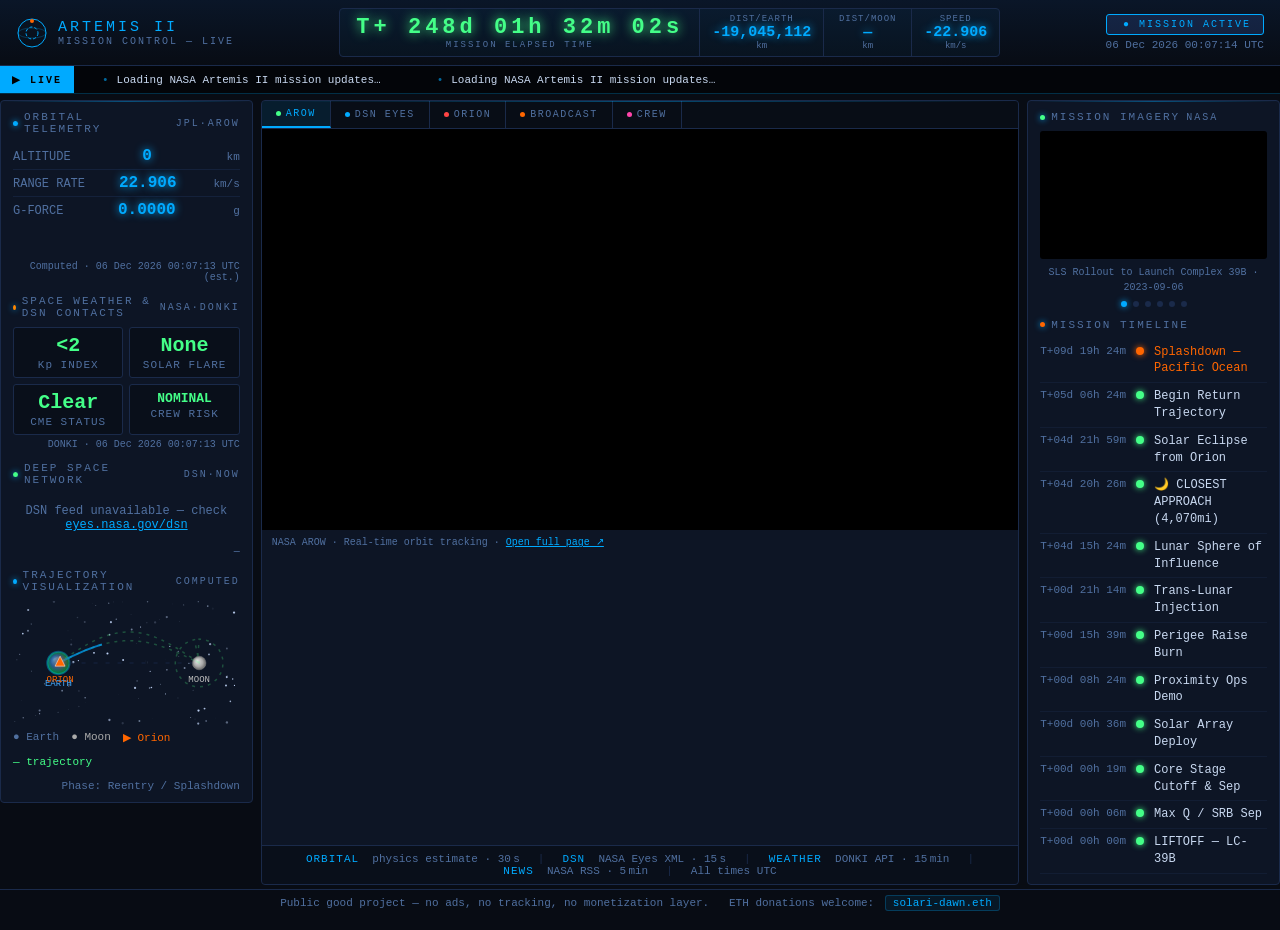
==== commit 518bbcfc: "Layout: datasources bar and right panel anchored to footer, centre panel stretches full height" ====
--- a/index.html
+++ b/index.html
@@ -96,6 +96,15 @@
     padding: 0;
     align-items: start;
   }
+  #right-panel {
+    align-self: stretch;
+    display: flex;
+    flex-direction: column;
+  }
+  #timeline-list {
+    flex: 1;
+    overflow-y: auto;
+  }
 
   .panel {
     background: var(--panel);
@@ -296,14 +305,29 @@
   .ticker-item a:hover { text-decoration: underline; }
   .ticker-sep { color: var(--accent); opacity: 0.6; }
 
+  /* ── Data-sources bar (bottom of centre panel) ── */
+  #datasources-bar {
+    flex-shrink: 0;
+    border-top: 1px solid var(--border);
+    background: rgba(0,0,0,0.3);
+    padding: 7px 16px;
+    display: flex;
+    justify-content: center;
+    align-items: center;
+    flex-wrap: wrap;
+    gap: 0 18px;
+    font-size: 11px;
+    color: var(--dim);
+  }
+
   /* ── Footer ── */
   #site-footer {
     text-align: center;
-    padding: 10px 16px;
-    font-size: 12px;
+    padding: 5px 16px;
+    font-size: 11px;
     color: var(--dim);
     border-top: 1px solid var(--border);
-    margin-top: 8px;
+    margin-top: 4px;
   }
   #site-footer .eth-addr {
     display: inline-block;
@@ -318,10 +342,6 @@
     cursor: pointer;
   }
   #site-footer .eth-addr:hover { background: rgba(0,170,255,0.18); }
-    user-select: all;
-    cursor: pointer;
-  }
-  #site-footer .eth-addr:hover { background: rgba(0,170,255,0.18); }
 
   /* ── Responsive ── */
   @media (max-width: 900px) {
@@ -332,13 +352,22 @@
 
   /* ── Video / main panel tabs ── */
   #video-panel {
-    align-self: start;
+    align-self: stretch;
     padding: 0;
     overflow: hidden;
-    min-height: calc(100vh - 170px);
+    display: flex;
+    flex-direction: column;
+  }
+  #main-tabs {
+    flex-shrink: 0;
+  }
+  #main-tab-content {
+    flex-shrink: 0;
+  }
+  #datasources-bar {
+    margin-top: auto;
   }
   #grid > .panel:not(#video-panel) {
-    height: var(--center-panel-h, auto);
     overflow-y: auto;
   }
   #main-tabs {
@@ -376,7 +405,7 @@
     width: 5px; height: 5px; border-radius: 50%;
     background: currentColor;
   }
-  #main-tab-content { display: grid; }
+  #main-tab-content { display: grid; aspect-ratio: 16 / 9; }
   .tab-pane {
     grid-area: 1 / 1;
     display: flex;
@@ -555,7 +584,20 @@
         </div>
       </div>
     </div>
+    <!-- DATA SOURCES BAR: inside centre panel, below tabs -->
+    <div id="datasources-bar">
+      <span><span style="color:var(--accent);letter-spacing:1px;">ORBITAL</span>&nbsp;&nbsp;physics estimate &middot; 30&thinsp;s</span>
+      <span style="color:var(--border);">|</span>
+      <span><span style="color:var(--accent);letter-spacing:1px;">DSN</span>&nbsp;&nbsp;NASA Eyes XML &middot; 15&thinsp;s</span>
+      <span style="color:var(--border);">|</span>
+      <span><span style="color:var(--accent);letter-spacing:1px;">WEATHER</span>&nbsp;&nbsp;DONKI API &middot; 15&thinsp;min</span>
+      <span style="color:var(--border);">|</span>
+      <span><span style="color:var(--accent);letter-spacing:1px;">NEWS</span>&nbsp;&nbsp;NASA RSS &middot; 5&thinsp;min</span>
+      <span style="color:var(--border);">|</span>
+      <span>All times UTC</span>
+    </div>
   </div>
+
   <!-- RIGHT: Mission Imagery + Timeline -->
   <div class="panel" id="right-panel" style="overflow-y:auto;">
     <div class="panel-title"><span class="dot" style="background:var(--accent3)"></span> MISSION IMAGERY <span class="src-tag">NASA</span></div>
@@ -620,23 +662,8 @@
 
 <!-- FOOTER -->
 <footer id="site-footer">
-  <div style="max-width:1400px;margin:0 auto;display:flex;flex-direction:column;align-items:center;gap:6px;">
-    <div style="color:var(--dim);text-align:center;">
-      Public good project &mdash; no ads, no tracking, no monetization layer. &nbsp;
-      ETH donations welcome: <span class="eth-addr" title="Click to copy">solari-dawn.eth</span>
-    </div>
-    <div style="display:flex;gap:20px;flex-wrap:wrap;justify-content:center;align-items:center;">
-      <span><span style="color:var(--accent);letter-spacing:1px;">ORBITAL</span> &nbsp;physics estimate &middot; 30&thinsp;s</span>
-      <span style="color:var(--border);">|</span>
-      <span><span style="color:var(--accent);letter-spacing:1px;">DSN</span> &nbsp;NASA Eyes XML &middot; 15&thinsp;s</span>
-      <span style="color:var(--border);">|</span>
-      <span><span style="color:var(--accent);letter-spacing:1px;">WEATHER</span> &nbsp;DONKI API &middot; 15&thinsp;min</span>
-      <span style="color:var(--border);">|</span>
-      <span><span style="color:var(--accent);letter-spacing:1px;">NEWS</span> &nbsp;NASA RSS &middot; 5&thinsp;min</span>
-      <span style="color:var(--border);">|</span>
-      <span style="color:var(--dim);">All times UTC</span>
-    </div>
-  </div>
+  Public good project &mdash; no ads, no tracking, no monetization layer. &nbsp;
+  ETH donations welcome: <span class="eth-addr" title="Click to copy">solari-dawn.eth</span>
 </footer>
 
 <script>
@@ -1245,20 +1272,7 @@
 setInterval(updatePhase, 10000);
 updatePhase();
 
-// ═══════════════════════════════════════════════
-// PANEL HEIGHT SYNC — anchor left/right to center
-// ═══════════════════════════════════════════════
-(function() {
-  const vp = document.getElementById('video-panel');
-  function syncH() {
-    document.documentElement.style.setProperty('--center-panel-h', vp.offsetHeight + 'px');
-  }
-  if (window.ResizeObserver) {
-    new ResizeObserver(syncH).observe(vp);
-  }
-  window.addEventListener('resize', syncH);
-  syncH();
-})();
+
 
 // ═══════════════════════════════════════════════
 // MAIN PANEL TABS
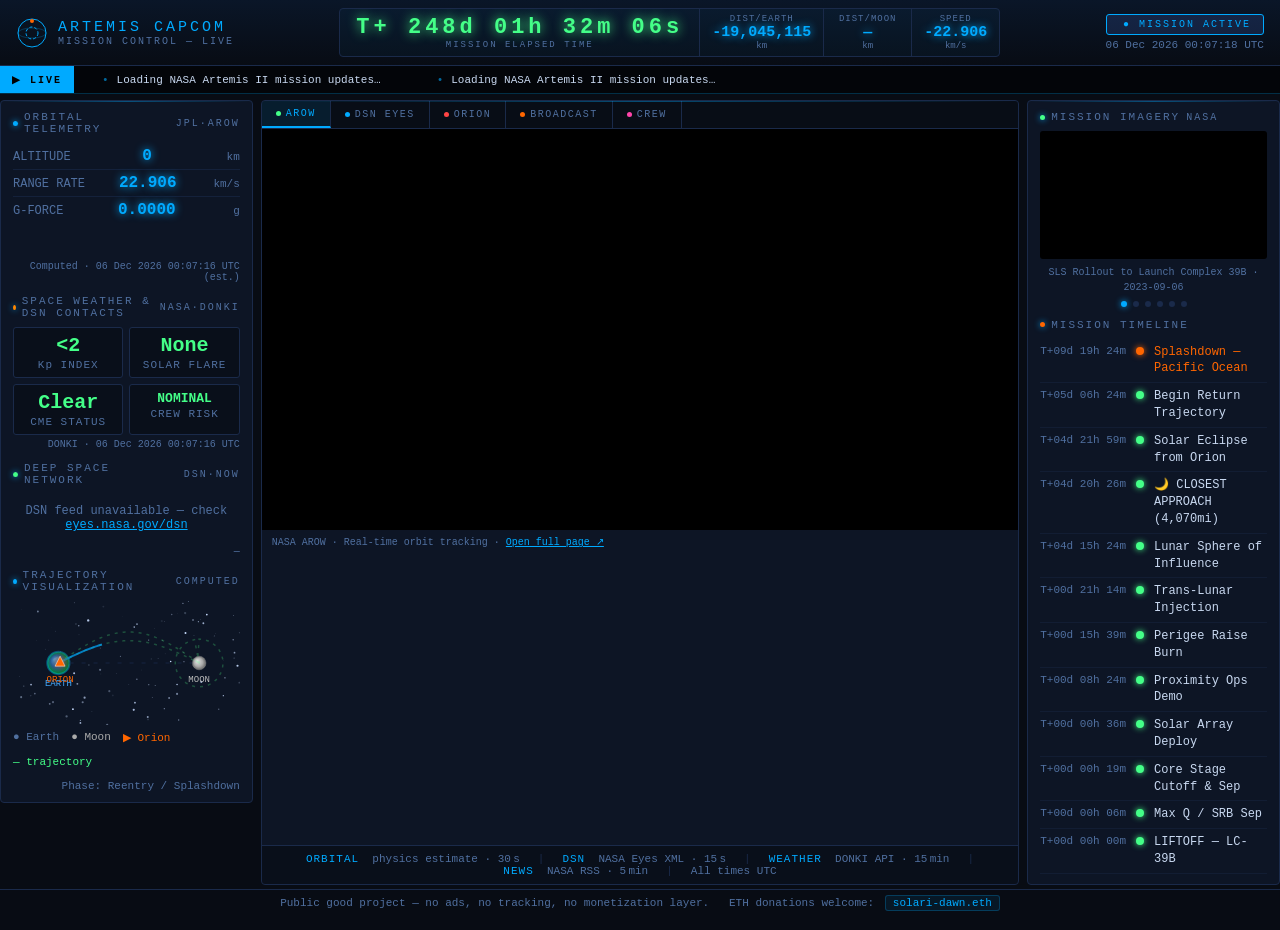
==== commit cb3f88c3: "Rename project to artemis-capcom: update title, meta, canonical URLs, README" ====
--- a/index.html
+++ b/index.html
@@ -3,24 +3,24 @@
 <head>
 <meta charset="UTF-8">
 <meta name="viewport" content="width=device-width,initial-scale=1">
-<title>Artemis II — Mission Control Dashboard</title>
+<title>Artemis CAPCOM — Mission Control Dashboard</title>
 <meta name="description" content="Real-time mission control dashboard for NASA's Artemis II lunar flyby. Live telemetry, trajectory visualization, DSN contacts, space weather, and crew tracking. Public good project by Dawn Solari.">
 <meta name="author" content="Dawn Solari">
 <meta name="keywords" content="Artemis II, NASA, mission control, live telemetry, lunar flyby, Orion, SLS, space, dashboard">
-<link rel="canonical" href="https://solari-dawn.github.io/artemis2/">
+<link rel="canonical" href="https://solari-dawn.github.io/artemis-capcom/">
 
 <!-- Open Graph -->
 <meta property="og:type" content="website">
-<meta property="og:url" content="https://solari-dawn.github.io/artemis2/">
-<meta property="og:title" content="Artemis II — Mission Control Dashboard">
+<meta property="og:url" content="https://solari-dawn.github.io/artemis-capcom/">
+<meta property="og:title" content="Artemis CAPCOM — Mission Control Dashboard">
 <meta property="og:description" content="Real-time mission control dashboard for NASA's Artemis II lunar flyby. Live telemetry, trajectory, DSN, space weather — public good, no ads.">
-<meta property="og:image" content="https://solari-dawn.github.io/artemis2/preview.png">
+<meta property="og:image" content="https://solari-dawn.github.io/artemis-capcom/preview.png">
 
 <!-- Twitter Card -->
 <meta name="twitter:card" content="summary_large_image">
-<meta name="twitter:title" content="Artemis II — Mission Control Dashboard">
+<meta name="twitter:title" content="Artemis CAPCOM — Mission Control Dashboard">
 <meta name="twitter:description" content="Real-time mission control dashboard for NASA's Artemis II lunar flyby. Public good project — no ads, no tracking.">
-<meta name="twitter:image" content="https://solari-dawn.github.io/artemis2/preview.png">
+<meta name="twitter:image" content="https://solari-dawn.github.io/artemis-capcom/preview.png">
 <script src="scripts/youtubePlayer.js"></script>
 <style>
   :root {
@@ -621,7 +621,7 @@
         <circle cx="16" cy="4" r="2" fill="#f60"/>
       </svg>
       <div>
-        <div id="header-title" style="font-size:15px;letter-spacing:3px;color:#0af;text-transform:uppercase;">Artemis II</div>
+        <div id="header-title" style="font-size:15px;letter-spacing:3px;color:#0af;text-transform:uppercase;">Artemis CAPCOM</div>
         <div class="sub">MISSION CONTROL — LIVE</div>
       </div>
     </div>
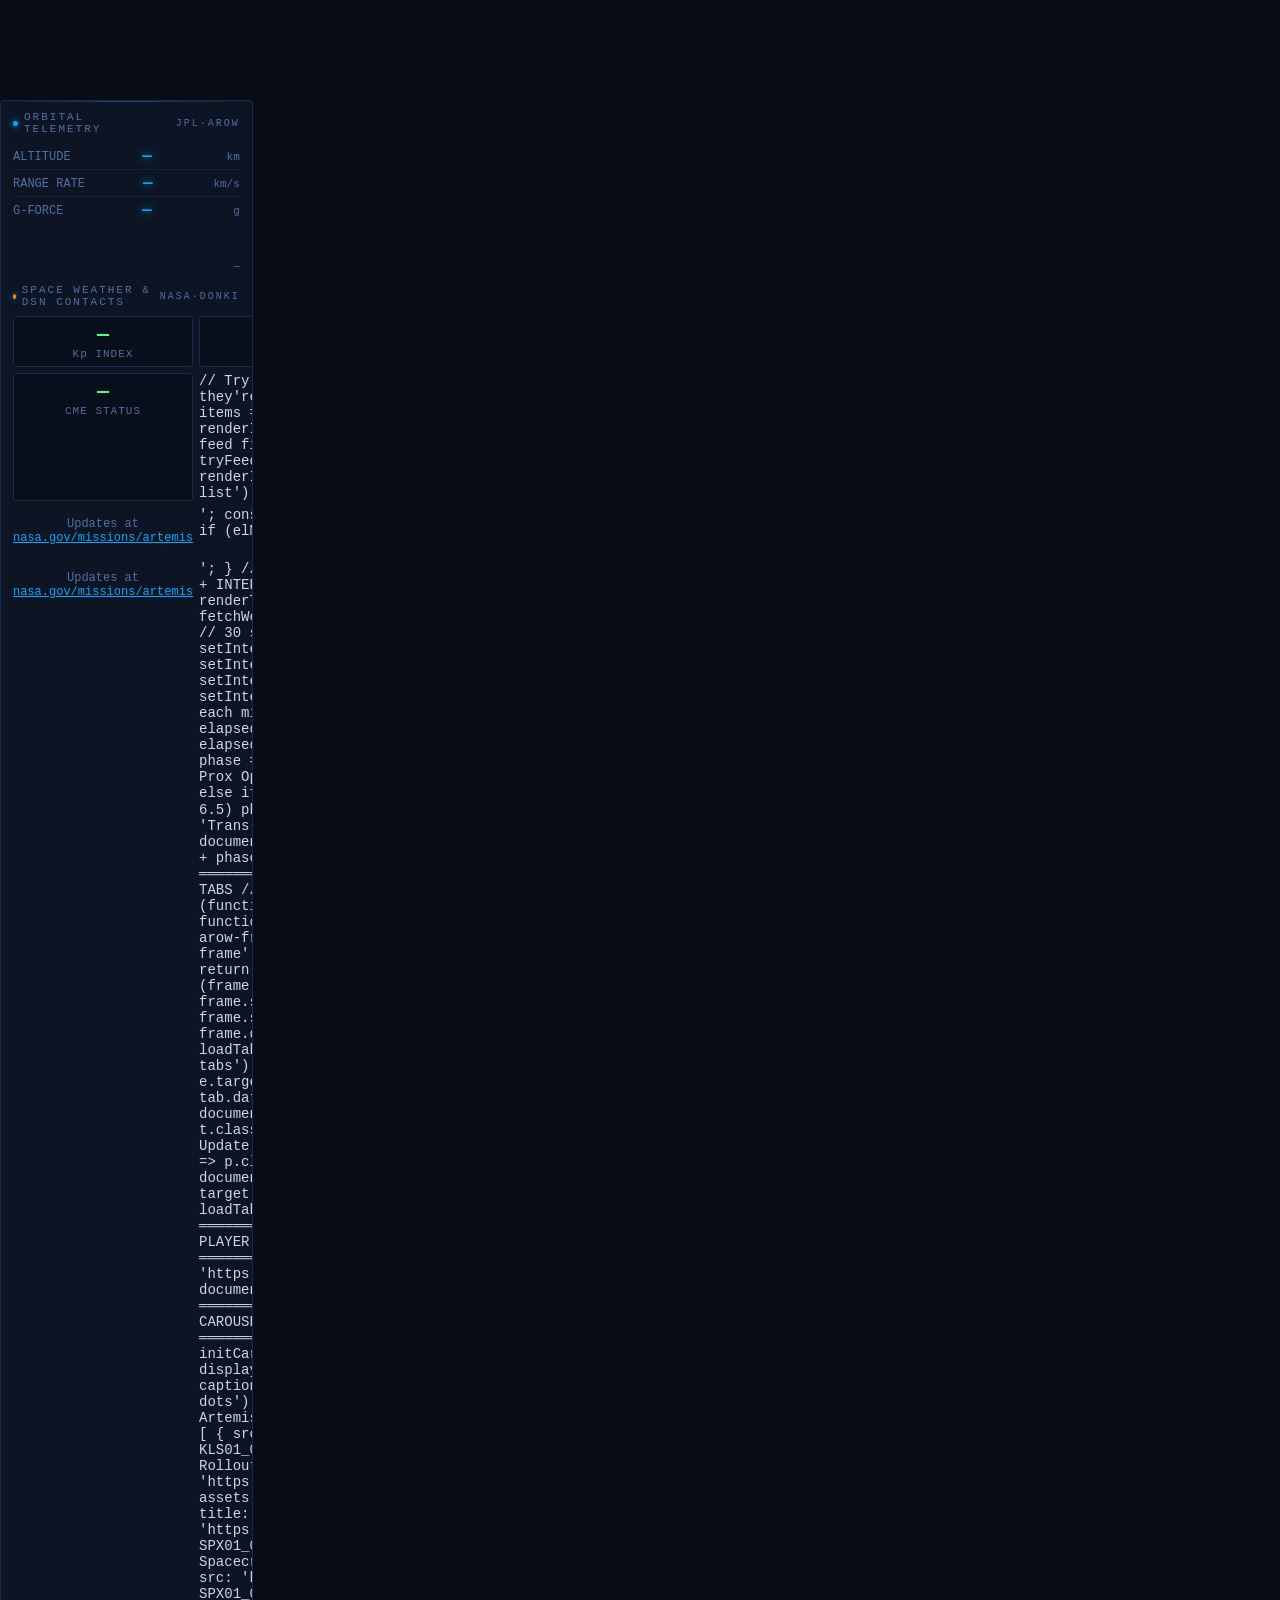
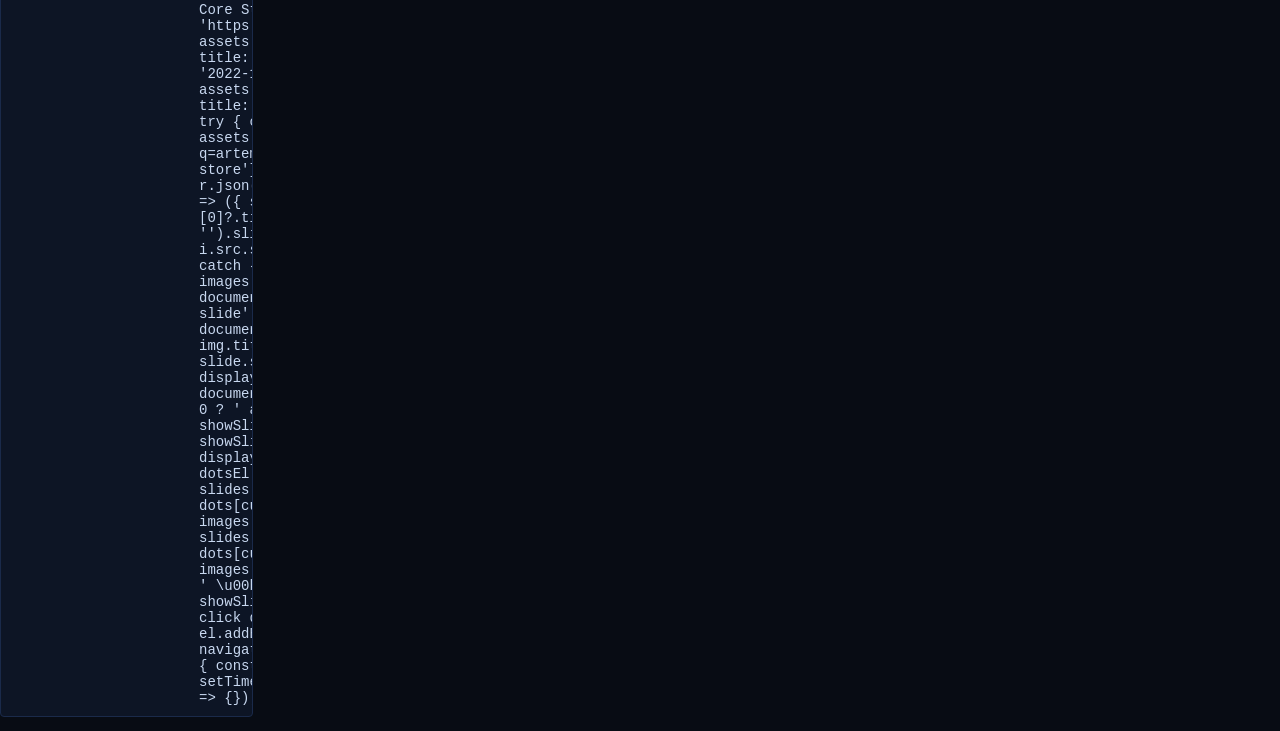
==== commit 40527cc7: "initial commit" ====
--- a/index.html
+++ b/index.html
@@ -3,7 +3,7 @@
 <head>
 <meta charset="UTF-8">
 <meta name="viewport" content="width=device-width,initial-scale=1">
-<title>Artemis CAPCOM — Mission Control Dashboard</title>
+<title>Artemis II CAPCOM</title>
 <meta name="description" content="Real-time mission control dashboard for NASA's Artemis II lunar flyby. Live telemetry, trajectory visualization, DSN contacts, space weather, and crew tracking. Public good project by Dawn Solari.">
 <meta name="author" content="Dawn Solari">
 <meta name="keywords" content="Artemis II, NASA, mission control, live telemetry, lunar flyby, Orion, SLS, space, dashboard">
@@ -21,454 +21,9 @@
 <meta name="twitter:title" content="Artemis CAPCOM — Mission Control Dashboard">
 <meta name="twitter:description" content="Real-time mission control dashboard for NASA's Artemis II lunar flyby. Public good project — no ads, no tracking.">
 <meta name="twitter:image" content="https://solari-dawn.github.io/artemis-capcom/preview.png">
-<script src="scripts/youtubePlayer.js"></script>
-<style>
-  :root {
-    --bg: #080c14;
-    --panel: #0d1525;
-    --border: #1a2a4a;
-    --accent: #0af;
-    --accent2: #f60;
-    --accent3: #4f8;
-    --accent4: #f4a;
-    --text: #c8d8f0;
-    --dim: #5070a0;
-    --warn: #f80;
-    --danger: #f44;
-    --glow: rgba(0,170,255,0.15);
-  }
-  * { box-sizing: border-box; margin: 0; padding: 0; }
-  body {
-    background: var(--bg);
-    color: var(--text);
-    font-family: 'Courier New', monospace;
-    font-size: 14px;
-    min-height: 100vh;
-    overflow-x: hidden;
-    padding-top: 100px;
-    padding-bottom: 14px;
-  }
-
-  /* ── Header ── */
-  #header {
-    background: linear-gradient(180deg, #0a1628 0%, #080c14 100%);
-    border-bottom: 1px solid var(--border);
-    padding: 8px 16px;
-    display: flex;
-    align-items: center;
-    justify-content: space-between;
-    gap: 12px;
-  }
-  #header .logo {
-    display: flex; align-items: center; gap: 10px;
-  }
-  #header .logo svg { flex-shrink: 0; }
-  #header h1 { font-size: 15px; letter-spacing: 3px; color: var(--accent); text-transform: uppercase; }
-  #header .sub { font-size: 10px; color: var(--dim); letter-spacing: 2px; }
-  #mission-clock {
-    font-size: 22px; letter-spacing: 4px; color: var(--accent3);
-    text-shadow: 0 0 12px var(--accent3);
-    font-weight: bold;
-  }
-  #clock-label { font-size: 9px; color: var(--dim); letter-spacing: 2px; text-align: center; }
-  #status-badge {
-    padding: 4px 12px; border-radius: 3px;
-    font-size: 10px; letter-spacing: 2px;
-    background: rgba(79,136,255,0.15);
-    border: 1px solid var(--accent);
-    color: var(--accent);
-    animation: pulse 2s infinite;
-  }
-  @keyframes pulse {
-    0%,100% { opacity: 1; } 50% { opacity: 0.5; }
-  }
-  @keyframes val-flash {
-    0%   { color: #fff; text-shadow: 0 0 18px #fff, 0 0 8px var(--accent); }
-    100% { color: inherit; text-shadow: inherit; }
-  }
-  .val-flash { animation: val-flash 0.7s ease-out; }
-
-  /* ── Grid ── */
-  #grid {
-    display: grid;
-    grid-template-columns: 1fr 3fr 1fr;
-    gap: 8px;
-    padding: 0;
-    align-items: start;
-  }
-  #right-panel {
-    align-self: stretch;
-    display: flex;
-    flex-direction: column;
-  }
-  #timeline-list {
-    flex: 1;
-    overflow-y: auto;
-  }
-
-  .panel {
-    background: var(--panel);
-    border: 1px solid var(--border);
-    border-radius: 4px;
-    padding: 10px 12px;
-    position: relative;
-    overflow: hidden;
-  }
-  .panel::before {
-    content: '';
-    position: absolute; top: 0; left: 0; right: 0;
-    height: 1px;
-    background: linear-gradient(90deg, transparent, var(--accent), transparent);
-    opacity: 0.4;
-  }
-  .panel-title {
-    font-size: 11px; letter-spacing: 2px; color: var(--dim);
-    text-transform: uppercase; margin-bottom: 8px;
-    display: flex; align-items: center; gap: 6px;
-  }
-  .panel-title .dot {
-    width: 5px; height: 5px; border-radius: 50%;
-    background: var(--accent); box-shadow: 0 0 6px var(--accent);
-  }
-
-  /* ── Telemetry numbers ── */
-  .tele-row {
-    display: flex; justify-content: space-between; align-items: baseline;
-    padding: 4px 0; border-bottom: 1px solid rgba(26,42,74,0.6);
-  }
-  .tele-row:last-child { border-bottom: none; }
-  .tele-label { color: var(--dim); font-size: 12px; }
-  .tele-val {
-    font-size: 16px; color: var(--accent); font-weight: bold;
-    text-shadow: 0 0 8px var(--accent);
-    transition: color 0.3s;
-  }
-  .tele-unit { font-size: 11px; color: var(--dim); margin-left: 3px; }
-
-  /* ── Orbit Canvas ── */
-  #orbitCanvas { display: block; width: 100%; }
-
-  /* ── Attitude ── */
-  #attitude-canvas { display: block; margin: 0 auto; }
-
-  /* ── DSN ── */
-  .dsn-dish {
-    display: flex; align-items: center; gap: 8px;
-    padding: 5px 0; border-bottom: 1px solid rgba(26,42,74,0.4);
-  }
-  .dsn-dish:last-child { border-bottom: none; }
-  .dsn-name { color: var(--accent); font-size: 13px; min-width: 80px; }
-  .dsn-bar-wrap { flex: 1; height: 6px; background: rgba(255,255,255,0.05); border-radius: 3px; overflow: hidden; }
-  .dsn-bar { height: 100%; background: linear-gradient(90deg, var(--accent), var(--accent3)); border-radius: 3px; transition: width 1s; }
-  .dsn-detail { font-size: 11px; color: var(--dim); text-align: right; min-width: 60px; }
-
-  /* ── Timeline ── */
-  .tl-item {
-    display: flex; gap: 8px; padding: 5px 0;
-    border-bottom: 1px solid rgba(26,42,74,0.4);
-    align-items: flex-start;
-  }
-  .tl-time { font-size: 11px; color: var(--dim); min-width: 65px; line-height: 1.4; }
-  .tl-dot-col { display: flex; flex-direction: column; align-items: center; min-width: 12px; }
-  .tl-dot { width: 8px; height: 8px; border-radius: 50%; flex-shrink: 0; margin-top: 3px; }
-  .tl-line { flex: 1; width: 1px; background: var(--border); margin-top: 2px; }
-  .tl-text { font-size: 12px; line-height: 1.4; color: var(--text); flex: 1; }
-  .tl-done .tl-dot { background: var(--accent3); box-shadow: 0 0 6px var(--accent3); }
-  .tl-active .tl-dot { background: var(--accent2); box-shadow: 0 0 6px var(--accent2); animation: pulse 1s infinite; }
-  .tl-future .tl-dot { background: var(--border); }
-  .tl-active .tl-text { color: var(--accent2); }
-
-  /* ── Space weather ── */
-  .wx-grid { display: grid; grid-template-columns: 1fr 1fr; gap: 6px; }
-  .wx-card {
-    background: rgba(0,0,0,0.3); border: 1px solid var(--border);
-    border-radius: 3px; padding: 6px;
-    text-align: center;
-  }
-  .wx-val { font-size: 20px; font-weight: bold; }
-  .wx-lbl { font-size: 11px; color: var(--dim); letter-spacing: 1px; margin-top: 2px; }
-  .wx-ok { color: var(--accent3); }
-  .wx-warn { color: var(--warn); }
-  .wx-danger { color: var(--danger); }
-
-  /* ── Crew ── */
-  .crew-grid { display: grid; grid-template-columns: 1fr 1fr; gap: 6px; }
-  .crew-card {
-    background: rgba(0,0,0,0.3); border: 1px solid var(--border);
-    border-radius: 3px; padding: 6px; text-align: center;
-  }
-  .crew-name { font-size: 12px; color: var(--accent); margin-bottom: 2px; }
-  .crew-role { font-size: 10px; color: var(--dim); }
-  .crew-flag { font-size: 16px; }
-
-  /* ── News feed ── */
-  .news-item { padding: 5px 0; border-bottom: 1px solid rgba(26,42,74,0.4); }
-  .news-item:last-child { border-bottom: none; }
-  .news-title { font-size: 12px; color: var(--text); line-height: 1.4; }
-  .news-meta { font-size: 11px; color: var(--dim); margin-top: 2px; }
-  .news-link { color: var(--accent); text-decoration: none; }
-  .news-link:hover { text-decoration: underline; }
-
-  /* ── Crew manifest (bottom panel) ── */
-  .crew-grid-lg { display: grid; grid-template-columns: 1fr 1fr; gap: 8px; }
-  .crew-card-lg {
-    background: rgba(0,0,0,0.3);
-    border: 1px solid var(--border);
-    border-radius: 4px;
-    padding: 14px 8px 10px;
-    text-align: center;
-    display: flex;
-    flex-direction: column;
-    align-items: center;
-    gap: 4px;
-  }
-  .crew-flag-lg { font-size: 36px; line-height: 1; }
-  .crew-name-lg { font-size: 14px; color: var(--accent); font-weight: bold; letter-spacing: 1.5px; margin-top: 2px; }
-  .crew-fname { font-size: 10px; color: var(--dim); }
-  .crew-role-lg { font-size: 10px; color: var(--text); letter-spacing: 1px; text-transform: uppercase; margin-top: 2px; }
-
-  /* ── Solar arrays ── */
-  .saw-grid { display: grid; grid-template-columns: 1fr 1fr; gap: 6px; }
-  .saw-item { display: flex; flex-direction: column; gap: 3px; }
-  .saw-label { font-size: 11px; color: var(--dim); }
-  .saw-bar-w { height: 4px; background: rgba(255,255,255,0.05); border-radius: 2px; overflow: hidden; }
-  .saw-bar { height: 100%; background: var(--accent2); border-radius: 2px; transition: width 1s; }
-  .saw-val { font-size: 12px; color: var(--accent2); }
-
-  /* ── Sparkline ── */
-  .sparkline { display: block; width: 100%; height: 30px; margin-top: 4px; }
-
-  /* ── Scrollbar ── */
-  ::-webkit-scrollbar { width: 4px; }
-  ::-webkit-scrollbar-track { background: var(--bg); }
-  ::-webkit-scrollbar-thumb { background: var(--border); border-radius: 2px; }
-
-  /* ── Overlay panels ── */
-  #bottom-row { grid-column: 1 / 4; display: grid; grid-template-columns: 1fr 3fr 1fr; gap: 8px; }
-
-  /* ── Source tags ── */
-  .src-tag { font-size: 10px; color: var(--dim); float: right; }
-
-  /* ── Loading ── */
-  .loading { color: var(--dim); font-size: 12px; padding: 10px 0; text-align: center; }
-
-  /* ── News ticker ── */
-  #news-ticker {
-    background: rgba(0,0,0,0.55);
-    border-bottom: 1px solid rgba(0,170,255,0.25);
-    height: 28px;
-    overflow: hidden;
-    display: flex;
-    align-items: center;
-    font-size: 11px;
-    position: relative;
-  }
-  #ticker-label {
-    flex-shrink: 0;
-    padding: 0 12px;
-    background: var(--accent);
-    color: #000;
-    font-weight: bold;
-    font-size: 10px;
-    letter-spacing: 2px;
-    height: 100%;
-    display: flex;
-    align-items: center;
-    text-transform: uppercase;
-    z-index: 1;
-    white-space: nowrap;
-  }
-  #ticker-track {
-    display: flex;
-    align-items: center;
-    white-space: nowrap;
-    animation: ticker-scroll 60s linear infinite;
-    will-change: transform;
-  }
-  #ticker-track:hover { animation-play-state: paused; cursor: default; }
-  @keyframes ticker-scroll {
-    0%   { transform: translateX(0); }
-    100% { transform: translateX(-50%); }
-  }
-  .ticker-item {
-    display: inline-flex;
-    align-items: center;
-    gap: 8px;
-    padding: 0 28px;
-    color: var(--text);
-  }
-  .ticker-item a {
-    color: var(--accent3);
-    text-decoration: none;
-    font-size: 11px;
-  }
-  .ticker-item a:hover { text-decoration: underline; }
-  .ticker-sep { color: var(--accent); opacity: 0.6; }
-
-  /* ── Data-sources bar (bottom of centre panel) ── */
-  #datasources-bar {
-    flex-shrink: 0;
-    border-top: 1px solid var(--border);
-    background: rgba(0,0,0,0.3);
-    padding: 7px 16px;
-    display: flex;
-    justify-content: center;
-    align-items: center;
-    flex-wrap: wrap;
-    gap: 0 18px;
-    font-size: 11px;
-    color: var(--dim);
-  }
-
-  /* ── Footer ── */
-  #site-footer {
-    text-align: center;
-    padding: 5px 16px;
-    font-size: 11px;
-    color: var(--dim);
-    border-top: 1px solid var(--border);
-    margin-top: 4px;
-  }
-  #site-footer .eth-addr {
-    display: inline-block;
-    font-family: 'Courier New', monospace;
-    color: var(--accent);
-    background: rgba(0,170,255,0.08);
-    border: 1px solid rgba(0,170,255,0.25);
-    border-radius: 3px;
-    padding: 1px 7px;
-    margin-left: 4px;
-    user-select: all;
-    cursor: pointer;
-  }
-  #site-footer .eth-addr:hover { background: rgba(0,170,255,0.18); }
-
-  /* ── Responsive ── */
-  @media (max-width: 900px) {
-    #grid { grid-template-columns: 1fr; }
-    #header h1 { font-size: 11px; }
-    #mission-clock { font-size: 16px; }
-  }
-
-  /* ── Video / main panel tabs ── */
-  #video-panel {
-    align-self: stretch;
-    padding: 0;
-    overflow: hidden;
-    display: flex;
-    flex-direction: column;
-  }
-  #main-tabs {
-    flex-shrink: 0;
-  }
-  #main-tab-content {
-    flex-shrink: 0;
-  }
-  #datasources-bar {
-    margin-top: auto;
-  }
-  #grid > .panel:not(#video-panel) {
-    overflow-y: auto;
-  }
-  #main-tabs {
-    display: flex;
-    align-items: stretch;
-    background: rgba(0,0,0,0.4);
-    border-bottom: 1px solid var(--border);
-    overflow-x: auto;
-    scrollbar-width: none;
-  }
-  #main-tabs::-webkit-scrollbar { display: none; }
-  .main-tab {
-    flex-shrink: 0;
-    padding: 7px 14px;
-    font-size: 10px;
-    letter-spacing: 1.5px;
-    color: var(--dim);
-    cursor: pointer;
-    border-right: 1px solid var(--border);
-    text-transform: uppercase;
-    user-select: none;
-    transition: color 0.15s, background 0.15s;
-    display: flex;
-    align-items: center;
-    gap: 5px;
-    white-space: nowrap;
-  }
-  .main-tab:hover { color: var(--text); background: rgba(0,170,255,0.06); }
-  .main-tab.active {
-    color: var(--accent);
-    background: rgba(0,170,255,0.1);
-    border-bottom: 2px solid var(--accent);
-  }
-  .main-tab .tab-dot {
-    width: 5px; height: 5px; border-radius: 50%;
-    background: currentColor;
-  }
-  #main-tab-content { display: grid; aspect-ratio: 16 / 9; }
-  .tab-pane {
-    grid-area: 1 / 1;
-    display: flex;
-    flex-direction: column;
-    overflow: hidden;
-    visibility: hidden;
-    pointer-events: none;
-  }
-  .tab-pane.active { visibility: visible; pointer-events: auto; }
-  #yt-player-container {
-    width: 100%;
-    aspect-ratio: 16 / 9;
-    border-radius: 0;
-    overflow: hidden;
-    background: #000;
-  }
-  #tab-arow-frame {
-    flex: 1; min-height: 0; width: 100%; border: none; display: block; background: #000;
-  }
-  #tab-dsn-frame {
-    flex: 1; min-height: 0; width: 100%; border: none; display: block; background: #000;
-  }
-  #tab-broadcast-frame {
-    flex: 1; min-height: 0; width: 100%; border: none; display: block; background: #000;
-  }
-
-  .arow-link {
-    display: block; text-align: center; padding: 8px;
-    background: rgba(0,170,255,0.1); border: 1px solid var(--accent);
-    border-radius: 3px; color: var(--accent); text-decoration: none;
-    font-size: 10px; letter-spacing: 1px; margin-top: 8px;
-    transition: background 0.2s;
-  }
-  .arow-link:hover { background: rgba(0,170,255,0.2); }
-
-  .refresh-ts { font-size: 10px; color: var(--dim); text-align: right; margin-top: 4px; }
-
-  /* ── Image Carousel ── */
-  #img-display {
-    position: relative; width: 100%; aspect-ratio: 16/9;
-    overflow: hidden; border-radius: 3px; background: #000;
-  }
-  .carousel-slide {
-    position: absolute; inset: 0;
-    opacity: 0; transition: opacity 0.9s ease;
-  }
-  .carousel-slide.active { opacity: 1; }
-  .carousel-slide img { width: 100%; height: 100%; object-fit: cover; display: block; }
-  #carousel-caption {
-    font-size: 10px; color: var(--dim); margin-top: 6px;
-    line-height: 1.5; min-height: 24px; text-align: center;
-  }
-  #carousel-dots { display: flex; justify-content: center; gap: 6px; margin-top: 6px; }
-  .c-dot {
-    width: 6px; height: 6px; border-radius: 50%;
-    background: var(--border); cursor: pointer; transition: background 0.3s; flex-shrink: 0;
-  }
-  .c-dot.active { background: var(--accent); box-shadow: 0 0 6px var(--accent); }
-  #bottom-hud { position: fixed; top: 0; left: 0; right: 0; z-index: 100; }
-  #header {
-    background: linear-gradient(180deg, #0a1628 0%, #080c14 100%);
-    border-bottom: 1px solid var(--border);
-  }</style>
+</style>
+<link rel="stylesheet" href="styles/styles.css">
+</head>
 </head>
 <body>
 
@@ -492,735 +47,7 @@
       <div class="wx-card"><div class="wx-val wx-ok" id="wx-kp">—</div><div class="wx-lbl">Kp INDEX</div></div>
       <div class="wx-card"><div class="wx-val wx-ok" id="wx-flare">—</div><div class="wx-lbl">SOLAR FLARE</div></div>
       <div class="wx-card"><div class="wx-val wx-ok" id="wx-cme">—</div><div class="wx-lbl">CME STATUS</div></div>
-      <div class="wx-card"><div class="wx-val" id="wx-risk" style="font-size:13px">—</div><div class="wx-lbl">CREW RISK</div></div>
-    </div>
-    <div class="refresh-ts" id="wx-ts">—</div>
-
-    <div style="margin-top:12px"></div>
-    <div class="panel-title"><span class="dot" style="background:var(--accent3)"></span> DEEP SPACE NETWORK <span class="src-tag">DSN·NOW</span></div>
-    <div id="dsn-list" style="max-height:130px;overflow-y:auto;"><div class="loading">Connecting to DSN feed...</div></div>
-    <div class="refresh-ts" id="dsn-ts">—</div>
-
-    <div style="margin-top:12px"></div>
-    <div class="panel-title"><span class="dot"></span> TRAJECTORY VISUALIZATION <span class="src-tag">COMPUTED</span></div>
-    <canvas id="orbitCanvas" style="display:block;width:100%;"></canvas>
-    <div style="display:flex;gap:12px;margin-top:6px;font-size:11px;color:var(--dim);flex-wrap:wrap;">
-      <span>&#9679; Earth</span><span style="color:#aaa">&#9679; Moon</span><span style="color:var(--accent2)">&#9654; Orion</span>
-      <span style="color:var(--accent3)">&mdash; trajectory</span>
-      <span style="margin-left:auto" id="orbit-phase">Phase: &mdash;</span>
-    </div>
-  </div>
-
-
-  <!-- CENTER: Tabbed Main Panel -->
-  <div class="panel" id="video-panel">
-    <div id="main-tabs">
-      <div class="main-tab active" data-tab="arow"><span class="tab-dot" style="background:var(--accent3)"></span> AROW</div>
-      <div class="main-tab" data-tab="dsn"><span class="tab-dot" style="background:var(--accent)"></span> DSN EYES</div>
-      <div class="main-tab" data-tab="video"><span class="tab-dot" style="background:var(--danger)"></span> ORION</div>
-      <div class="main-tab" data-tab="broadcast"><span class="tab-dot" style="background:var(--accent2)"></span> BROADCAST</div>
-      <div class="main-tab" data-tab="crew"><span class="tab-dot" style="background:var(--accent4)"></span> CREW</div>
-    </div>
-    <div id="main-tab-content">
-      <!-- AROW: NASA Real-Time Orbit -->
-      <div class="tab-pane active" id="tabpane-arow">
-        <iframe id="tab-arow-frame"
-          src="about:blank"
-          data-src="https://www.nasa.gov/missions/artemis-ii/arow/"
-          title="NASA AROW — Artemis II Real-Time Orbit"
-          sandbox="allow-scripts allow-same-origin allow-popups allow-forms"
-        ></iframe>
-        <div style="padding:6px 10px;font-size:10px;color:var(--dim);flex-shrink:0;">NASA AROW · Real-time orbit tracking · <a href="https://nasa.gov/missions/artemis/artemis-2/track-nasas-artemis-ii-mission-in-real-time/" target="_blank" rel="noopener" style="color:var(--accent)">Open full page ↗</a></div>
-      </div>
-      <!-- DSN Eyes embed -->
-      <div class="tab-pane" id="tabpane-dsn">
-        <iframe id="tab-dsn-frame"
-          src="about:blank"
-          data-src="https://eyes.nasa.gov/dsn/dsn.html"
-          title="NASA DSN Now — Deep Space Network Live"
-          sandbox="allow-scripts allow-same-origin allow-popups"
-        ></iframe>
-        <div style="padding:6px 10px;font-size:10px;color:var(--dim);flex-shrink:0;">NASA DSN Now · Live contacts · <a href="https://eyes.nasa.gov/dsn/dsn.html" target="_blank" rel="noopener" style="color:var(--accent)">Open full page ↗</a></div>
-      </div>
-      <!-- VIDEO -->
-      <div class="tab-pane" id="tabpane-video">
-        <div id="yt-player-container"></div>
-      </div>
-      <!-- BROADCAST -->
-      <div class="tab-pane" id="tabpane-broadcast">
-        <iframe id="tab-broadcast-frame"
-          src="about:blank"
-          data-src="https://www.youtube.com/embed/m3kR2KK8TEs"
-          title="NASA&#39;s Artemis II Live Mission Coverage (Official Broadcast)"
-          frameborder="0"
-          allow="accelerometer; autoplay; clipboard-write; encrypted-media; gyroscope; picture-in-picture; web-share"
-          referrerpolicy="strict-origin-when-cross-origin"
-          allowfullscreen
-        ></iframe>
-      </div>
-      <!-- CREW -->
-      <div class="tab-pane" id="tabpane-crew" style="overflow-y:auto;padding:14px;">
-        <div class="crew-grid-lg">
-          <div class="crew-card-lg">
-            <div class="crew-flag-lg">&#x1F1FA;&#x1F1F8;</div>
-            <div class="crew-name-lg">Reid Wiseman</div>
-            <div class="crew-role-lg">Commander</div>
-          </div>
-          <div class="crew-card-lg">
-            <div class="crew-flag-lg">&#x1F1FA;&#x1F1F8;</div>
-            <div class="crew-name-lg">Victor Glover</div>
-            <div class="crew-role-lg">Pilot</div>
-          </div>
-          <div class="crew-card-lg">
-            <div class="crew-flag-lg">&#x1F1FA;&#x1F1F8;</div>
-            <div class="crew-name-lg">Christina Koch</div>
-            <div class="crew-role-lg">Mission Specialist</div>
-          </div>
-          <div class="crew-card-lg">
-            <div class="crew-flag-lg">&#x1F1E8;&#x1F1E6;</div>
-            <div class="crew-name-lg">Jeremy Hansen</div>
-            <div class="crew-role-lg">Mission Specialist</div>
-          </div>
-        </div>
-      </div>
-    </div>
-    <!-- DATA SOURCES BAR: inside centre panel, below tabs -->
-    <div id="datasources-bar">
-      <span><span style="color:var(--accent);letter-spacing:1px;">ORBITAL</span>&nbsp;&nbsp;physics estimate &middot; 30&thinsp;s</span>
-      <span style="color:var(--border);">|</span>
-      <span><span style="color:var(--accent);letter-spacing:1px;">DSN</span>&nbsp;&nbsp;NASA Eyes XML &middot; 15&thinsp;s</span>
-      <span style="color:var(--border);">|</span>
-      <span><span style="color:var(--accent);letter-spacing:1px;">WEATHER</span>&nbsp;&nbsp;DONKI API &middot; 15&thinsp;min</span>
-      <span style="color:var(--border);">|</span>
-      <span><span style="color:var(--accent);letter-spacing:1px;">NEWS</span>&nbsp;&nbsp;NASA RSS &middot; 5&thinsp;min</span>
-      <span style="color:var(--border);">|</span>
-      <span>All times UTC</span>
-    </div>
-  </div>
-
-  <!-- RIGHT: Mission Imagery + Timeline -->
-  <div class="panel" id="right-panel" style="overflow-y:auto;">
-    <div class="panel-title"><span class="dot" style="background:var(--accent3)"></span> MISSION IMAGERY <span class="src-tag">NASA</span></div>
-    <div id="img-display"></div>
-    <div id="carousel-caption">Loading NASA imagery&hellip;</div>
-    <div id="carousel-dots"></div>
-    <div style="margin-top:12px"></div>
-    <div class="panel-title"><span class="dot" style="background:var(--accent2)"></span> MISSION TIMELINE</div>
-    <div id="timeline-list"><div class="loading">Loading timeline...</div></div>
-  </div>
-</div>
-
-<!-- BOTTOM HUD (fixed to top of screen) -->
-<div id="bottom-hud">
-  <div id="header">
-    <div class="logo">
-      <svg width="32" height="32" viewBox="0 0 32 32">
-        <circle cx="16" cy="16" r="14" fill="none" stroke="#0af" stroke-width="1"/>
-        <circle cx="16" cy="16" r="6" fill="none" stroke="#0af" stroke-width="1" stroke-dasharray="3 2"/>
-        <ellipse cx="16" cy="16" rx="14" ry="5" fill="none" stroke="#0af" stroke-width="0.5" opacity="0.5"/>
-        <circle cx="16" cy="4" r="2" fill="#f60"/>
-      </svg>
-      <div>
-        <div id="header-title" style="font-size:15px;letter-spacing:3px;color:#0af;text-transform:uppercase;">Artemis CAPCOM</div>
-        <div class="sub">MISSION CONTROL — LIVE</div>
-      </div>
-    </div>
-    <div style="display:flex;align-items:stretch;border:1px solid var(--border);border-radius:4px;background:rgba(0,170,255,0.04);overflow:hidden;">
-      <div style="padding:6px 16px;text-align:center;border-right:1px solid var(--border);display:flex;flex-direction:column;justify-content:center;">
-        <div id="mission-clock">T+00:00:00</div>
-        <div id="clock-label">MISSION ELAPSED TIME</div>
-      </div>
-      <div style="text-align:center;padding:4px 12px;border-right:1px solid var(--border);min-width:88px;display:flex;flex-direction:column;justify-content:center;">
-        <div style="font-size:9px;color:var(--dim);letter-spacing:1px;text-transform:uppercase;">Dist/Earth</div>
-        <div id="t-earth" style="font-size:15px;color:var(--accent);font-weight:bold;text-shadow:0 0 8px var(--accent)">—</div>
-        <div style="font-size:9px;color:var(--dim)">km</div>
-      </div>
-      <div style="text-align:center;padding:4px 12px;border-right:1px solid var(--border);min-width:88px;display:flex;flex-direction:column;justify-content:center;">
-        <div style="font-size:9px;color:var(--dim);letter-spacing:1px;text-transform:uppercase;">Dist/Moon</div>
-        <div id="t-moon" style="font-size:15px;color:var(--accent);font-weight:bold;text-shadow:0 0 8px var(--accent)">—</div>
-        <div style="font-size:9px;color:var(--dim)">km</div>
-      </div>
-      <div style="text-align:center;padding:4px 12px;min-width:72px;display:flex;flex-direction:column;justify-content:center;">
-        <div style="font-size:9px;color:var(--dim);letter-spacing:1px;text-transform:uppercase;">Speed</div>
-        <div id="t-speed" style="font-size:15px;color:var(--accent);font-weight:bold;text-shadow:0 0 8px var(--accent)">—</div>
-        <div style="font-size:9px;color:var(--dim)">km/s</div>
-      </div>
-    </div>
-    <div style="text-align:right">
-      <div id="status-badge">● MISSION ACTIVE</div>
-      <div style="font-size:11px;color:var(--dim);margin-top:4px" id="utc-clock">UTC —</div>
-    </div>
-  </div>
-  <div id="news-ticker">
-    <span id="ticker-label">&#x25B6;&nbsp;LIVE</span>
-    <div id="ticker-track">
-      <span class="ticker-item"><span class="ticker-sep">&bull;</span> Loading NASA Artemis II mission updates&hellip;</span>
-      <span class="ticker-item"><span class="ticker-sep">&bull;</span> Loading NASA Artemis II mission updates&hellip;</span>
-    </div>
-  </div>
-</div>
-
-<!-- FOOTER -->
-<footer id="site-footer">
-  Public good project &mdash; no ads, no tracking, no monetization layer. &nbsp;
-  ETH donations welcome: <span class="eth-addr" title="Click to copy">solari-dawn.eth</span>
-</footer>
-
-<script>
-// ═══════════════════════════════════════════════
-// MISSION CLOCK — Launch Apr 1, 2026 22:35:12 UTC
-// ═══════════════════════════════════════════════
-const LAUNCH_UTC = new Date('2026-04-01T22:35:12Z').getTime();
-
-function updateClocks() {
-  const now = Date.now();
-  const elapsed = Math.floor((now - LAUNCH_UTC) / 1000);
-  const d = Math.floor(elapsed / 86400);
-  const h = Math.floor((elapsed % 86400) / 3600);
-  const m = Math.floor((elapsed % 3600) / 60);
-  const s = elapsed % 60;
-  const pad = n => String(n).padStart(2,'0');
-  document.getElementById('mission-clock').textContent =
-    `T+ ${pad(d)}d ${pad(h)}h ${pad(m)}m ${pad(s)}s`;
-  const u = new Date(now).toUTCString().replace('GMT','UTC');
-  document.getElementById('utc-clock').textContent = u.split(' ').slice(1,5).join(' ') + ' UTC';
-}
-setInterval(updateClocks, 1000);
-updateClocks();
-
-// ═══════════════════════════════════════════════
-// ORBIT CANVAS — Earth-Moon system visualization
-// ═══════════════════════════════════════════════
-const orbitCanvas = document.getElementById('orbitCanvas');
-let speedHistory = [];
-let orionPos = { x: 0.7, y: 0 }; // normalized 0–1 in Earth-Moon line, updated from telemetry
-let animFrame = 0;
-
-function resizeOrbit() {
-  const p = document.getElementById('tele-panel');
-  const w = (p && p.clientWidth > 0) ? p.clientWidth - 24 : 400;
-  const h = Math.min(w * 0.55, 340);
-  orbitCanvas.width = Math.max(w, 100);
-  orbitCanvas.height = Math.max(h, 80);
-}
-resizeOrbit();
-window.addEventListener('resize', resizeOrbit);
-
-// Store simple trajectory arc points
-let trajPoints = [];
-let orionAngle = 0; // angle along trajectory
-
-function drawOrbit() {
-  const c = orbitCanvas; const ctx = c.getContext('2d');
-  const W = c.width, H = c.height;
-  ctx.clearRect(0,0,W,H);
-
-  // Starfield
-  if (!drawOrbit._stars) {
-    drawOrbit._stars = Array.from({length:120},()=>({x:Math.random()*W,y:Math.random()*H,r:Math.random()*1.2,a:Math.random()}));
-  }
-  drawOrbit._stars.forEach(s=>{
-    ctx.beginPath(); ctx.arc(s.x,s.y,s.r,0,Math.PI*2);
-    ctx.fillStyle=`rgba(200,220,255,${s.a})`; ctx.fill();
-  });
-
-  // Earth (left third)
-  const EX = W*0.2, EY = H*0.5, ER = H*0.09;
-  const earthGrad = ctx.createRadialGradient(EX-ER*0.3,EY-ER*0.3,ER*0.1,EX,EY,ER);
-  earthGrad.addColorStop(0,'#4af'); earthGrad.addColorStop(0.5,'#26a'); earthGrad.addColorStop(1,'#082');
-  ctx.beginPath(); ctx.arc(EX,EY,ER,0,Math.PI*2);
-  ctx.fillStyle=earthGrad; ctx.fill();
-  ctx.beginPath(); ctx.arc(EX,EY,ER,0,Math.PI*2);
-  ctx.strokeStyle='rgba(0,170,255,0.4)'; ctx.lineWidth=2; ctx.stroke();
-  ctx.fillStyle='rgba(255,255,255,0.15)';
-  ctx.beginPath(); ctx.ellipse(EX-ER*0.2,EY-ER*0.4,ER*0.3,ER*0.1,-0.5,0,Math.PI*2); ctx.fill();
-
-  // Moon (right third)
-  const MX = W*0.82, MY = H*0.5, MR = H*0.055;
-  const moonGrad = ctx.createRadialGradient(MX-MR*0.3,MY-MR*0.3,MR*0.1,MX,MY,MR);
-  moonGrad.addColorStop(0,'#ddd'); moonGrad.addColorStop(0.6,'#aaa'); moonGrad.addColorStop(1,'#666');
-  ctx.beginPath(); ctx.arc(MX,MY,MR,0,Math.PI*2);
-  ctx.fillStyle=moonGrad; ctx.fill();
-  ctx.strokeStyle='rgba(180,180,180,0.3)'; ctx.lineWidth=1; ctx.stroke();
-
-  // Earth-Moon line (faint)
-  ctx.setLineDash([4,8]);
-  ctx.beginPath(); ctx.moveTo(EX+ER,EY); ctx.lineTo(MX-MR,MY);
-  ctx.strokeStyle='rgba(26,42,74,0.8)'; ctx.lineWidth=1; ctx.stroke();
-  ctx.setLineDash([]);
-
-  // Free-return trajectory (figure-8 arc around Moon)
-  // We compute a parabolic arc from Earth, slingshot around Moon, return
-  const numPts = 200;
-  if (trajPoints.length !== numPts) {
-    trajPoints = [];
-    for (let i=0;i<numPts;i++) {
-      const t = i/numPts;
-      // outbound leg: Earth → Moon vicinity (parabola curving up)
-      let x,y;
-      if (t < 0.42) {
-        const s = t/0.42;
-        x = EX + (MX-EX)*s;
-        y = EY - Math.sin(s*Math.PI)*H*0.25;
-      } else if (t < 0.58) {
-        // around Moon
-        const ang = ((t-0.42)/0.16)*Math.PI*2 - Math.PI*0.5;
-        const r = MR*3.5;
-        x = MX + Math.cos(ang)*r;
-        y = MY + Math.sin(ang)*r;
-      } else {
-        // return leg
-        const s = (t-0.58)/0.42;
-        x = MX + (EX-MX)*s;
-        y = MY - Math.sin((1-s)*Math.PI)*H*0.18;
-      }
-      trajPoints.push({x,y});
-    }
-  }
-
-  // Draw trajectory
-  ctx.beginPath();
-  trajPoints.forEach((p,i) => i===0 ? ctx.moveTo(p.x,p.y) : ctx.lineTo(p.x,p.y));
-  ctx.strokeStyle='rgba(79,255,136,0.25)'; ctx.lineWidth=1.5;
-  ctx.setLineDash([3,5]); ctx.stroke(); ctx.setLineDash([]);
-
-  // Trail — last 20 points
-  const idx = Math.min(Math.floor(orionAngle * numPts), numPts-1);
-  if (idx > 5) {
-    ctx.beginPath();
-    const start = Math.max(0, idx-25);
-    ctx.moveTo(trajPoints[start].x, trajPoints[start].y);
-    for (let i=start+1;i<=idx;i++) ctx.lineTo(trajPoints[i].x, trajPoints[i].y);
-    ctx.strokeStyle='rgba(0,170,255,0.7)'; ctx.lineWidth=2;
-    ctx.stroke();
-  }
-
-  // Orion spacecraft marker
-  const op = trajPoints[idx] || {x:EX,y:EY};
-  // Glow
-  const og = ctx.createRadialGradient(op.x,op.y,0,op.x,op.y,12);
-  og.addColorStop(0,'rgba(255,102,0,0.6)'); og.addColorStop(1,'transparent');
-  ctx.beginPath(); ctx.arc(op.x,op.y,12,0,Math.PI*2); ctx.fillStyle=og; ctx.fill();
-  // Triangle
-  ctx.beginPath(); ctx.moveTo(op.x,op.y-6); ctx.lineTo(op.x-5,op.y+4); ctx.lineTo(op.x+5,op.y+4);
-  ctx.closePath(); ctx.fillStyle='#f60'; ctx.fill();
-  ctx.strokeStyle='#fff'; ctx.lineWidth=0.5; ctx.stroke();
-
-  // Labels
-  ctx.font='9px Courier New'; ctx.textAlign='center';
-  ctx.fillStyle='#4af'; ctx.fillText('EARTH',EX,EY+ER+12);
-  ctx.fillStyle='#bbb'; ctx.fillText('MOON',MX,MY+MR+12);
-  ctx.fillStyle='#f60'; ctx.fillText('ORION',op.x,op.y+20);
-
-  // Distance indicator
-  if (window._teleDist) {
-    ctx.font='10px Courier New'; ctx.fillStyle='rgba(0,170,255,0.7)'; ctx.textAlign='left';
-    ctx.fillText(`${(window._teleDist/1000).toFixed(0)}k km from Earth`,8,16);
-  }
-}
-
-// Animate Orion along trajectory based on mission elapsed time
-function animateOrbit() {
-  // Full trajectory ~10 days; compute fraction
-  const elapsed = (Date.now() - LAUNCH_UTC) / 1000;
-  const missionDur = 10 * 86400; // 10 days in seconds
-  orionAngle = Math.min(elapsed / missionDur, 0.999);
-  drawOrbit();
-  requestAnimationFrame(animateOrbit);
-}
-animateOrbit();
-
-// ═══════════════════════════════════════════════
-// SPARKLINE
-// ═══════════════════════════════════════════════
-function drawSparkline(speeds) {
-  const cv = document.getElementById('speedSparkline');
-  const ctx = cv.getContext('2d');
-  cv.width = cv.offsetWidth * window.devicePixelRatio || 200;
-  cv.height = 30 * window.devicePixelRatio;
-  ctx.scale(window.devicePixelRatio, window.devicePixelRatio);
-  const W = cv.offsetWidth, H = 30;
-  ctx.clearRect(0,0,W,H);
-  if (speeds.length < 2) return;
-  const mn = Math.min(...speeds), mx = Math.max(...speeds)+0.001;
-  const sx = W/(speeds.length-1);
-  ctx.beginPath();
-  speeds.forEach((v,i)=>{
-    const x=i*sx, y=H-(v-mn)/(mx-mn)*(H-4)-2;
-    i===0?ctx.moveTo(x,y):ctx.lineTo(x,y);
-  });
-  ctx.strokeStyle='rgba(0,170,255,0.6)'; ctx.lineWidth=1.5; ctx.stroke();
-}
-
-// ═══════════════════════════════════════════════
-// FETCH ORBITAL TELEMETRY — Community API / JPL fallback
-// ═══════════════════════════════════════════════
-async function fetchOrbit() {
-  try {
-    const r = await fetch('https://artemis.cdnspace.ca/api/orbit', {cache:'no-store'});
-    if (!r.ok) throw new Error('orbit');
-    const d = await r.json();
-    setOrbit(d);
-  } catch {
-    // JPL Horizons direct (no CORS) — use fallback calculated values
-    fallbackOrbit();
-  }
-}
-
-function flashVal(id) {
-  const el = document.getElementById(id);
-  if (!el) return;
-  el.classList.remove('val-flash');
-  void el.offsetWidth; // reflow to restart animation
-  el.classList.add('val-flash');
-}
-
-function setOrbit(d) {
-  const fmt = (n,dec=0) => n!=null?Number(n).toLocaleString('en',{maximumFractionDigits:dec}):'—';
-  const dist = d.distanceFromEarth ?? d.earth_distance_km ?? null;
-  const moon = d.distanceFromMoon ?? d.moon_distance_km ?? null;
-  const spd  = d.speed ?? d.velocity_kms ?? null;
-  const alt  = d.altitude ?? d.altitude_km ?? null;
-  const rr   = d.rangeRate ?? d.range_rate ?? null;
-  const gf   = d.gForce ?? d.g_force ?? null;
-
-  document.getElementById('t-earth').textContent = dist!=null?fmt(dist):'—';
-  document.getElementById('t-moon').textContent  = moon!=null?fmt(moon):'—';
-  document.getElementById('t-speed').textContent = spd!=null?fmt(spd,3):'—';
-  document.getElementById('t-alt').textContent   = alt!=null?fmt(alt):'—';
-  document.getElementById('t-rangerate').textContent = rr!=null?fmt(rr,3):'—';
-  document.getElementById('t-gforce').textContent    = gf!=null?fmt(gf,4):'—';
-
-  ['t-earth','t-moon','t-speed'].forEach(flashVal);
-  window._teleDist = dist;
-  if (spd!=null) {
-    speedHistory.push(spd);
-    if (speedHistory.length>40) speedHistory.shift();
-    drawSparkline(speedHistory);
-  }
-  document.getElementById('tele-ts').textContent = 'Updated: '+new Date().toUTCString().split(' ').slice(1,5).join(' ')+' UTC';
-}
-
-function fallbackOrbit() {
-  // Physics-estimated values based on mission day ~6 (lunar flyby)
-  const elapsed = (Date.now()-LAUNCH_UTC)/1000;
-  const missionFrac = elapsed/(10*86400);
-  // Rough speed profile: ~0.9 km/s at Earth, accelerates to ~1.4 at Moon, decelerates return
-  const approxSpeed = missionFrac < 0.5
-    ? 0.9 + (missionFrac/0.5)*0.5
-    : 1.4 - ((missionFrac-0.5)/0.5)*0.5;
-  const approxEarth = missionFrac < 0.5
-    ? missionFrac*2*400000
-    : (1-(missionFrac-0.5)*2)*400000;
-  const approxAlt = Math.max(0, Math.round(approxEarth - 6371));
-  // Range rate: positive (receding) outbound, negative (closing) on return
-  const approxRR = ((missionFrac <= 0.5 ? 1 : -1) * approxSpeed).toFixed(3);
-  // Gravitational acceleration from Earth at current distance → g (GM=398600 km³/s²)
-  const approxGF = ((398600 / Math.max(1, approxEarth * approxEarth)) * 1000 / 9.80665).toFixed(4);
-
-  document.getElementById('t-earth').textContent = Math.round(approxEarth).toLocaleString();
-  document.getElementById('t-speed').textContent = approxSpeed.toFixed(3);
-  document.getElementById('t-moon').textContent = missionFrac > 0.4 && missionFrac < 0.6
-    ? Math.round(Math.abs(missionFrac-0.5)*2*400000).toLocaleString() : '—';
-  document.getElementById('t-alt').textContent      = approxAlt.toLocaleString();
-  document.getElementById('t-rangerate').textContent = approxRR;
-  document.getElementById('t-gforce').textContent    = approxGF;
-  const now = new Date();
-  document.getElementById('tele-ts').textContent =
-    'Computed · ' + now.toUTCString().split(' ').slice(1,5).join(' ') + ' UTC (est.)';
-  ['t-earth','t-moon','t-speed'].forEach(flashVal);
-  speedHistory.push(approxSpeed);
-  if (speedHistory.length>40) speedHistory.shift();
-  drawSparkline(speedHistory);
-}
-
-// ═══════════════════════════════════════════════
-// FETCH ATTITUDE — AROW SSE / polling
-// ═══════════════════════════════════════════════
-function connectAROW() {
-  try {
-    const src = new EventSource('https://artemis.cdnspace.ca/api/arow/stream');
-    src.onmessage = e => {
-      try {
-        const d = JSON.parse(e.data);
-        setAttitude(d);
-      } catch {}
-    };
-    src.onerror = () => { src.close(); pollAROW(); };
-  } catch { pollAROW(); }
-}
-
-async function pollAROW() {
-  try {
-    const r = await fetch('https://artemis.cdnspace.ca/api/arow', {cache:'no-store'});
-    if (!r.ok) throw new Error();
-    const d = await r.json();
-    setAttitude(d);
-  } catch { fallbackAttitude(); }
-}
-
-function fallbackAttitude() {
-  // Nominal deep-space cruise attitude — small ACS oscillations
-  const t = Date.now() / 1000;
-  document.getElementById('a-roll').textContent  = (Math.sin(t * 0.0037) * 0.8).toFixed(1);
-  document.getElementById('a-pitch').textContent = (Math.cos(t * 0.0029) * 1.2).toFixed(1);
-  document.getElementById('a-yaw').textContent   = (Math.sin(t * 0.0041 + 1.0) * 0.6).toFixed(1);
-  // Solar arrays fully deployed, sun-tracking (~175°)
-  ['1','2','3','4'].forEach(n => {
-    const ang = 175 + Math.sin(t * 0.002 + Number(n)) * 1.5;
-    document.getElementById(`saw${n}`).style.width = Math.min(ang / 180 * 100, 100) + '%';
-    document.getElementById(`saw${n}v`).textContent = ang.toFixed(1) + '°';
-  });
-}
-
-function setAttitude(d) {
-  const fmt = n => n!=null?Number(n).toFixed(1):'—';
-  document.getElementById('a-roll').textContent  = fmt(d.roll ?? d.rollAngle);
-  document.getElementById('a-pitch').textContent = fmt(d.pitch ?? d.pitchAngle);
-  document.getElementById('a-yaw').textContent   = fmt(d.yaw ?? d.yawAngle);
-
-  // Solar arrays
-  const saws = d.solarArrays ?? d.solar_array_wings ?? {};
-  ['1','2','3','4'].forEach(n=>{
-    const ang = saws[`saw${n}`] ?? saws[`SAW${n}`] ?? saws[n-1] ?? null;
-    if (ang!=null) {
-      const pct = Math.min(Math.abs(ang)/180*100,100);
-      document.getElementById(`saw${n}`).style.width = pct+'%';
-      document.getElementById(`saw${n}v`).textContent = Number(ang).toFixed(1)+'°';
-    }
-  });
-}
-
-// ═══════════════════════════════════════════════
-// FETCH DSN — Community API → NASA fallback
-// ═══════════════════════════════════════════════
-async function fetchDSN() {
-  try {
-    const r = await fetch('https://artemis.cdnspace.ca/api/dsn', {cache:'no-store'});
-    if (!r.ok) throw new Error();
-    const d = await r.json();
-    renderDSN(d.dishes ?? d.contacts ?? []);
-  } catch {
-    fetchDSNNASA();
-  }
-}
-
-async function fetchDSNNASA() {
-  try {
-    const r = await fetch('https://eyes.nasa.gov/dsn/data/dsn.xml?_='+Date.now(), {cache:'no-store'});
-    const txt = await r.text();
-    const parser = new DOMParser();
-    const xml = parser.parseFromString(txt,'application/xml');
-    const dishes = Array.from(xml.querySelectorAll('dish')).map(d=>({
-      name: d.getAttribute('name'),
-      signal: parseFloat(d.getAttribute('downSignal')||'0'),
-      target: d.getAttribute('target') || d.querySelector('target')?.getAttribute('name')||'—',
-      rtlt: d.getAttribute('rtlt')||'—',
-      type: d.getAttribute('type')||'—'
-    }));
-    // Filter for Orion/Artemis
-    const orion = dishes.filter(d=>
-      d.target.toLowerCase().includes('orin')||
-      d.target.toLowerCase().includes('artemis')||
-      d.target.toLowerCase().includes('icps')||
-      d.name.toLowerCase().includes('dss')
-    );
-    renderDSN(orion.length ? orion : dishes.slice(0,5));
-    document.getElementById('dsn-ts').textContent = 'NASA DSN XML · '+new Date().toUTCString().split(' ').slice(1,5).join(' ')+' UTC';
-  } catch {
-    document.getElementById('dsn-list').innerHTML = '<div class="loading">DSN feed unavailable — check <a href="https://eyes.nasa.gov/dsn/dsn.html" target="_blank" style="color:var(--accent)">eyes.nasa.gov/dsn</a></div>';
-  }
-}
-
-function renderDSN(dishes) {
-  const el = document.getElementById('dsn-list');
-  if (!dishes.length) { el.innerHTML='<div class="loading">No active contacts</div>'; return; }
-  el.innerHTML = dishes.slice(0,6).map(d=>{
-    const pwr = parseFloat(d.power ?? d.downSignal ?? d.signal ?? 0);
-    const pct = Math.min(Math.max((pwr + 200)/200*100, 5), 100);
-    const name = d.name ?? d.dishName ?? '—';
-    const target = d.target ?? d.spacecraft ?? '—';
-    const rtlt = d.rtlt ?? d.roundTripLightTime ?? '—';
-    return `<div class="dsn-dish">
-      <span class="dsn-name">${name}</span>
-      <div class="dsn-bar-wrap"><div class="dsn-bar" style="width:${pct}%"></div></div>
-      <span class="dsn-detail">${target}<br>${rtlt!=='—'?parseFloat(rtlt).toFixed(1)+'s':''}</span>
-    </div>`;
-  }).join('');
-  document.getElementById('dsn-ts').textContent = 'Updated: '+new Date().toUTCString().split(' ').slice(1,5).join(' ')+' UTC';
-}
-
-// ═══════════════════════════════════════════════
-// FETCH SPACE WEATHER — NASA DONKI
-// ═══════════════════════════════════════════════
-async function fetchWeather() {
-  const base = 'https://api.nasa.gov/DONKI';
-  const key = 'DEMO_KEY';
-  const end = new Date().toISOString().slice(0,10);
-  const start = new Date(Date.now()-3*86400000).toISOString().slice(0,10);
-
-  try {
-    const [flR, gstR] = await Promise.allSettled([
-      fetch(`${base}/FLR?startDate=${start}&endDate=${end}&api_key=${key}`).then(r=>r.json()),
-      fetch(`${base}/GST?startDate=${start}&endDate=${end}&api_key=${key}`).then(r=>r.json()),
-    ]);
-
-    // Flares
-    const flares = flR.status==='fulfilled'?flR.value:[];
-    const latestFlare = flares.length? flares[flares.length-1].classType : 'None';
-    const flEl = document.getElementById('wx-flare');
-    flEl.textContent = latestFlare;
-    flEl.className = 'wx-val '+(latestFlare.startsWith('X')?'wx-danger':latestFlare.startsWith('M')?'wx-warn':'wx-ok');
-
-    // Geomagnetic
-    const gsts = gstR.status==='fulfilled'?gstR.value:[];
-    const latestKp = gsts.length && gsts[gsts.length-1].allKpIndex?.length
-      ? gsts[gsts.length-1].allKpIndex[gsts[gsts.length-1].allKpIndex.length-1].kpIndex : 0;
-    const kpEl = document.getElementById('wx-kp');
-    kpEl.textContent = latestKp||'<2';
-    kpEl.className = 'wx-val '+(latestKp>=7?'wx-danger':latestKp>=5?'wx-warn':'wx-ok');
-
-    document.getElementById('wx-cme').textContent = 'Clear';
-    document.getElementById('wx-cme').className = 'wx-val wx-ok';
-
-    const risk = latestFlare.startsWith('X')||latestKp>=7?'ELEVATED':latestFlare.startsWith('M')||latestKp>=5?'MONITOR':'NOMINAL';
-    const rEl = document.getElementById('wx-risk');
-    rEl.textContent = risk;
-    rEl.className = 'wx-val '+(risk==='ELEVATED'?'wx-danger':risk==='MONITOR'?'wx-warn':'wx-ok');
-
-    document.getElementById('wx-ts').textContent = 'DONKI · '+new Date().toUTCString().split(' ').slice(1,5).join(' ')+' UTC';
-  } catch {
-    ['wx-kp','wx-flare','wx-cme'].forEach(id=>{document.getElementById(id).textContent='—';});
-  }
-}
-
-// ═══════════════════════════════════════════════
-// MISSION TIMELINE — hardcoded from NASA press kit
-// ═══════════════════════════════════════════════
-const TIMELINE = [
-  { ts: '2026-04-01T22:35Z', display: 'Apr 1 22:35', label: 'LIFTOFF — LC-39B' },
-  { ts: '2026-04-01T22:42Z', display: 'Apr 1 22:42', label: 'Max Q / SRB Sep' },
-  { ts: '2026-04-01T22:55Z', display: 'Apr 1 22:55', label: 'Core Stage Cutoff & Sep' },
-  { ts: '2026-04-01T23:12Z', display: 'Apr 1 23:12', label: 'Solar Array Deploy' },
-  { ts: '2026-04-02T07:00Z', display: 'Apr 2 07:00', label: 'Proximity Ops Demo' },
-  { ts: '2026-04-02T14:15Z', display: 'Apr 2 14:15', label: 'Perigee Raise Burn' },
-  { ts: '2026-04-02T19:50Z', display: 'Apr 2 19:50', label: 'Trans-Lunar Injection' },
-  { ts: '2026-04-06T14:00Z', display: 'Apr 6 14:00', label: 'Lunar Sphere of Influence' },
-  { ts: '2026-04-06T19:02Z', display: 'Apr 6 19:02', label: '🌙 CLOSEST APPROACH (4,070mi)' },
-  { ts: '2026-04-06T20:35Z', display: 'Apr 6 20:35', label: 'Solar Eclipse from Orion' },
-  { ts: '2026-04-07T05:00Z', display: 'Apr 7 05:00', label: 'Begin Return Trajectory' },
-  { ts: '2026-04-11T18:00Z', display: 'Apr ~11', label: 'Splashdown — Pacific Ocean' },
-];
-
-function renderTimeline() {
-  const now = Date.now();
-  // Active = the last milestone whose timestamp has already passed
-  let activeIdx = -1;
-  TIMELINE.forEach((ev, i) => {
-    if (new Date(ev.ts).getTime() <= now) activeIdx = i;
-  });
-  const el = document.getElementById('timeline-list');
-  const pad2 = n => String(n).padStart(2,'0');
-  el.innerHTML = [...TIMELINE].reverse().map(ev => {
-    const origIdx = TIMELINE.indexOf(ev);
-    const evTime  = new Date(ev.ts).getTime();
-    const cls = origIdx === activeIdx ? 'tl-active' : evTime < now ? 'tl-done' : 'tl-future';
-    const metSec = Math.max(0, Math.floor((evTime - LAUNCH_UTC) / 1000));
-    const metD = Math.floor(metSec / 86400);
-    const metH = Math.floor((metSec % 86400) / 3600);
-    const metM = Math.floor((metSec % 3600) / 60);
-    const metStr = `T+${pad2(metD)}d ${pad2(metH)}h ${pad2(metM)}m`;
-    return `<div class="tl-item ${cls}">
-      <span class="tl-time">${metStr}</span>
-      <div class="tl-dot-col"><div class="tl-dot"></div><div class="tl-line"></div></div>
-      <span class="tl-text">${ev.label}</span>
-    </div>`;
-  }).join('');
-}
-
-// ═══════════════════════════════════════════════
-// NASA BLOG FEED via RSS → allorigins proxy
-// ═══════════════════════════════════════════════
-function populateTicker(items) {
-  // items: [{title, link}, ...]
-  const track = document.getElementById('ticker-track');
-  if (!track || !items.length) return;
-  const half = items.map(it =>
-    `<span class="ticker-item"><span class="ticker-sep">&bull;</span> <a href="${it.link}" target="_blank" rel="noopener">${it.title}</a></span>`
-  ).join('');
-  track.innerHTML = half + half;
-  track.style.animationDuration = Math.max(30, Math.round(track.scrollWidth / 2 / 80)) + 's';
-}
-
-async function fetchNews() {
-  // Artemis-specific feeds, in priority order
-  const FEEDS = [
-    'https://www.nasa.gov/tag/artemis-ii/feed/',
-    'https://www.nasa.gov/tag/artemis/feed/',
-    'https://blogs.nasa.gov/artemis/feed/',
-    'https://www.nasa.gov/missions/artemis/feed/',
-  ];
-  // Keywords for filtering when falling back to a broader feed
-  const ARTEMIS_KW = /artemis.?ii|artemis.?2|orion|wiseman|glover|koch|hansen|sls|lunar flyby|trans.?lunar|splashdown/i;
-
-  function renderItems(items) {
-    if (!items.length) return false;
-    populateTicker(items);
-    const newsHTML = items.slice(0,8).map(it => {
-      const date = it.date ? new Date(it.date).toLocaleDateString('en',{month:'short',day:'numeric',hour:'2-digit',minute:'2-digit'}) : '';
-      return `<div class="news-item">
-        <div class="news-title"><a class="news-link" href="${it.link}" target="_blank" rel="noopener">${it.title}</a></div>
-        <div class="news-meta">${date} · NASA</div>
-      </div>`;
-    }).join('');
-    const tsText = 'Updated: '+new Date().toUTCString().split(' ').slice(1,5).join(' ')+' UTC';
-    // Render to bottom news panel
-    const el = document.getElementById('news-list');
-    if (el) { el.innerHTML = newsHTML; }
-    const ts = document.getElementById('news-ts');
-    if (ts) ts.textContent = tsText;
-    // Also render to main tab news pane
-    const elMain = document.getElementById('news-list-main');
-    if (elMain) { elMain.innerHTML = newsHTML; }
-    const tsMain = document.getElementById('news-ts-main');
-    if (tsMain) tsMain.textContent = tsText;
-    return true;
-  }
-
-  function xmlToItems(txt, filter) {
-    const xml = new DOMParser().parseFromString(txt, 'application/xml');
-    let items = Array.from(xml.querySelectorAll('item')).map(it => ({
-      title: it.querySelector('title')?.textContent || 'Update',
-      link:  it.querySelector('link')?.textContent  || '#',
-      date:  it.querySelector('pubDate')?.textContent || '',
-    }));
-    if (filter) items = items.filter(it => ARTEMIS_KW.test(it.title));
-    return items.slice(0, 8);
-  }
-
-  async function tryFeed(feedUrl, filter) {
-    // rss2json
-    try {
-      const r = await fetch(`https://api.rss2json.com/v1/api.json?rss_url=${encodeURIComponent(feedUrl)}`, {cache:'no-store'});
-      const j = await r.json();
-      if (j.status === 'ok' && j.items?.length) {
-        let items = j.items.map(it => ({title: it.title, link: it.link, date: it.pubDate}));
-        if (filter) items = items.filter(it => ARTEMIS_KW.test(it.title));
-        if (items.length) return items;
-      }
-    } catch {}
-    // corsproxy.io
-    try {
-      const r = await fetch(`https://corsproxy.io/?${encodeURIComponent(feedUrl)}`, {cache:'no-store'});
-      if (r.ok) { const items = xmlToItems(await r.text(), filter); if (items.length) return items; }
-    } catch {}
-    // allorigins raw
-    try {
-      const r = await fetch(`https://api.allorigins.win/raw?url=${encodeURIComponent(feedUrl)}`, {cache:'no-store'});
-      if (r.ok) { const items = xmlToItems(await r.text(), filter); if (items.length) return items; }
-    } catch {}
-    return null;
-  }
+      <script src="scripts/app.js"></script>
 
   // Try each Artemis-specific feed (no filtering needed — they're already targeted)
   for (const feed of FEEDS) {
--- a/styles/styles.css
+++ b/styles/styles.css
@@ -0,0 +1,446 @@
+:root {
+    --bg: #080c14;
+    --panel: #0d1525;
+    --border: #1a2a4a;
+    --accent: #0af;
+    --accent2: #f60;
+    --accent3: #4f8;
+    --accent4: #f4a;
+    --text: #c8d8f0;
+    --dim: #5070a0;
+    --warn: #f80;
+    --danger: #f44;
+    --glow: rgba(0,170,255,0.15);
+  }
+  * { box-sizing: border-box; margin: 0; padding: 0; }
+  body {
+    background: var(--bg);
+    color: var(--text);
+    font-family: 'Courier New', monospace;
+    font-size: 14px;
+    min-height: 100vh;
+    overflow-x: hidden;
+    padding-top: 100px;
+    padding-bottom: 14px;
+  }
+
+  /* ── Header ── */
+  #header {
+    background: linear-gradient(180deg, #0a1628 0%, #080c14 100%);
+    border-bottom: 1px solid var(--border);
+    padding: 8px 16px;
+    display: flex;
+    align-items: center;
+    justify-content: space-between;
+    gap: 12px;
+  }
+  #header .logo {
+    display: flex; align-items: center; gap: 10px;
+  }
+  #header .logo svg { flex-shrink: 0; }
+  #header h1 { font-size: 15px; letter-spacing: 3px; color: var(--accent); text-transform: uppercase; }
+  #header .sub { font-size: 10px; color: var(--dim); letter-spacing: 2px; }
+  #mission-clock {
+    font-size: 22px; letter-spacing: 4px; color: var(--accent3);
+    text-shadow: 0 0 12px var(--accent3);
+    font-weight: bold;
+  }
+  #clock-label { font-size: 9px; color: var(--dim); letter-spacing: 2px; text-align: center; }
+  #status-badge {
+    padding: 4px 12px; border-radius: 3px;
+    font-size: 10px; letter-spacing: 2px;
+    background: rgba(79,136,255,0.15);
+    border: 1px solid var(--accent);
+    color: var(--accent);
+    animation: pulse 2s infinite;
+  }
+  @keyframes pulse {
+    0%,100% { opacity: 1; } 50% { opacity: 0.5; }
+  }
+  @keyframes val-flash {
+    0%   { color: #fff; text-shadow: 0 0 18px #fff, 0 0 8px var(--accent); }
+    100% { color: inherit; text-shadow: inherit; }
+  }
+  .val-flash { animation: val-flash 0.7s ease-out; }
+
+  /* ── Grid ── */
+  #grid {
+    display: grid;
+    grid-template-columns: 1fr 3fr 1fr;
+    gap: 8px;
+    padding: 0;
+    align-items: start;
+  }
+  #right-panel {
+    align-self: stretch;
+    display: flex;
+    flex-direction: column;
+  }
+  #timeline-list {
+    flex: 1;
+    overflow-y: auto;
+  }
+
+  .panel {
+    background: var(--panel);
+    border: 1px solid var(--border);
+    border-radius: 4px;
+    padding: 10px 12px;
+    position: relative;
+    overflow: hidden;
+  }
+  .panel::before {
+    content: '';
+    position: absolute; top: 0; left: 0; right: 0;
+    height: 1px;
+    background: linear-gradient(90deg, transparent, var(--accent), transparent);
+    opacity: 0.4;
+  }
+  .panel-title {
+    font-size: 11px; letter-spacing: 2px; color: var(--dim);
+    text-transform: uppercase; margin-bottom: 8px;
+    display: flex; align-items: center; gap: 6px;
+  }
+  .panel-title .dot {
+    width: 5px; height: 5px; border-radius: 50%;
+    background: var(--accent); box-shadow: 0 0 6px var(--accent);
+  }
+
+  /* ── Telemetry numbers ── */
+  .tele-row {
+    display: flex; justify-content: space-between; align-items: baseline;
+    padding: 4px 0; border-bottom: 1px solid rgba(26,42,74,0.6);
+  }
+  .tele-row:last-child { border-bottom: none; }
+  .tele-label { color: var(--dim); font-size: 12px; }
+  .tele-val {
+    font-size: 16px; color: var(--accent); font-weight: bold;
+    text-shadow: 0 0 8px var(--accent);
+    transition: color 0.3s;
+  }
+  .tele-unit { font-size: 11px; color: var(--dim); margin-left: 3px; }
+
+  /* ── Orbit Canvas ── */
+  #orbitCanvas { display: block; width: 100%; }
+
+  /* ── Attitude ── */
+  #attitude-canvas { display: block; margin: 0 auto; }
+
+  /* ── DSN ── */
+  .dsn-dish {
+    display: flex; align-items: center; gap: 8px;
+    padding: 5px 0; border-bottom: 1px solid rgba(26,42,74,0.4);
+  }
+  .dsn-dish:last-child { border-bottom: none; }
+  .dsn-name { color: var(--accent); font-size: 13px; min-width: 80px; }
+  .dsn-bar-wrap { flex: 1; height: 6px; background: rgba(255,255,255,0.05); border-radius: 3px; overflow: hidden; }
+  .dsn-bar { height: 100%; background: linear-gradient(90deg, var(--accent), var(--accent3)); border-radius: 3px; transition: width 1s; }
+  .dsn-detail { font-size: 11px; color: var(--dim); text-align: right; min-width: 60px; }
+
+  /* ── Timeline ── */
+  .tl-item {
+    display: flex; gap: 8px; padding: 5px 0;
+    border-bottom: 1px solid rgba(26,42,74,0.4);
+    align-items: flex-start;
+  }
+  .tl-time { font-size: 11px; color: var(--dim); min-width: 65px; line-height: 1.4; }
+  .tl-dot-col { display: flex; flex-direction: column; align-items: center; min-width: 12px; }
+  .tl-dot { width: 8px; height: 8px; border-radius: 50%; flex-shrink: 0; margin-top: 3px; }
+  .tl-line { flex: 1; width: 1px; background: var(--border); margin-top: 2px; }
+  .tl-text { font-size: 12px; line-height: 1.4; color: var(--text); flex: 1; }
+  .tl-done .tl-dot { background: var(--accent3); box-shadow: 0 0 6px var(--accent3); }
+  .tl-active .tl-dot { background: var(--accent2); box-shadow: 0 0 6px var(--accent2); animation: pulse 1s infinite; }
+  .tl-future .tl-dot { background: var(--border); }
+  .tl-active .tl-text { color: var(--accent2); }
+
+  /* ── Space weather ── */
+  .wx-grid { display: grid; grid-template-columns: 1fr 1fr; gap: 6px; }
+  .wx-card {
+    background: rgba(0,0,0,0.3); border: 1px solid var(--border);
+    border-radius: 3px; padding: 6px;
+    text-align: center;
+  }
+  .wx-val { font-size: 20px; font-weight: bold; }
+  .wx-lbl { font-size: 11px; color: var(--dim); letter-spacing: 1px; margin-top: 2px; }
+  .wx-ok { color: var(--accent3); }
+  .wx-warn { color: var(--warn); }
+  .wx-danger { color: var(--danger); }
+
+  /* ── Crew ── */
+  .crew-grid { display: grid; grid-template-columns: 1fr 1fr; gap: 6px; }
+  .crew-card {
+    background: rgba(0,0,0,0.3); border: 1px solid var(--border);
+    border-radius: 3px; padding: 6px; text-align: center;
+  }
+  .crew-name { font-size: 12px; color: var(--accent); margin-bottom: 2px; }
+  .crew-role { font-size: 10px; color: var(--dim); }
+  .crew-flag { font-size: 16px; }
+
+  /* ── News feed ── */
+  .news-item { padding: 5px 0; border-bottom: 1px solid rgba(26,42,74,0.4); }
+  .news-item:last-child { border-bottom: none; }
+  .news-title { font-size: 12px; color: var(--text); line-height: 1.4; }
+  .news-meta { font-size: 11px; color: var(--dim); margin-top: 2px; }
+  .news-link { color: var(--accent); text-decoration: none; }
+  .news-link:hover { text-decoration: underline; }
+
+  /* ── Crew manifest (bottom panel) ── */
+  .crew-grid-lg { display: grid; grid-template-columns: 1fr 1fr; gap: 8px; }
+  .crew-card-lg {
+    background: rgba(0,0,0,0.3);
+    border: 1px solid var(--border);
+    border-radius: 4px;
+    padding: 14px 8px 10px;
+    text-align: center;
+    display: flex;
+    flex-direction: column;
+    align-items: center;
+    gap: 4px;
+  }
+  .crew-flag-lg { font-size: 36px; line-height: 1; }
+  .crew-name-lg { font-size: 14px; color: var(--accent); font-weight: bold; letter-spacing: 1.5px; margin-top: 2px; }
+  .crew-fname { font-size: 10px; color: var(--dim); }
+  .crew-role-lg { font-size: 10px; color: var(--text); letter-spacing: 1px; text-transform: uppercase; margin-top: 2px; }
+
+  /* ── Solar arrays ── */
+  .saw-grid { display: grid; grid-template-columns: 1fr 1fr; gap: 6px; }
+  .saw-item { display: flex; flex-direction: column; gap: 3px; }
+  .saw-label { font-size: 11px; color: var(--dim); }
+  .saw-bar-w { height: 4px; background: rgba(255,255,255,0.05); border-radius: 2px; overflow: hidden; }
+  .saw-bar { height: 100%; background: var(--accent2); border-radius: 2px; transition: width 1s; }
+  .saw-val { font-size: 12px; color: var(--accent2); }
+
+  /* ── Sparkline ── */
+  .sparkline { display: block; width: 100%; height: 30px; margin-top: 4px; }
+
+  /* ── Scrollbar ── */
+  ::-webkit-scrollbar { width: 4px; }
+  ::-webkit-scrollbar-track { background: var(--bg); }
+  ::-webkit-scrollbar-thumb { background: var(--border); border-radius: 2px; }
+
+  /* ── Overlay panels ── */
+  #bottom-row { grid-column: 1 / 4; display: grid; grid-template-columns: 1fr 3fr 1fr; gap: 8px; }
+
+  /* ── Source tags ── */
+  .src-tag { font-size: 10px; color: var(--dim); float: right; }
+
+  /* ── Loading ── */
+  .loading { color: var(--dim); font-size: 12px; padding: 10px 0; text-align: center; }
+
+  /* ── News ticker ── */
+  #news-ticker {
+    background: rgba(0,0,0,0.55);
+    border-bottom: 1px solid rgba(0,170,255,0.25);
+    height: 28px;
+    overflow: hidden;
+    display: flex;
+    align-items: center;
+    font-size: 11px;
+    position: relative;
+  }
+  #ticker-label {
+    flex-shrink: 0;
+    padding: 0 12px;
+    background: var(--accent);
+    color: #000;
+    font-weight: bold;
+    font-size: 10px;
+    letter-spacing: 2px;
+    height: 100%;
+    display: flex;
+    align-items: center;
+    text-transform: uppercase;
+    z-index: 1;
+    white-space: nowrap;
+  }
+  #ticker-track {
+    display: flex;
+    align-items: center;
+    white-space: nowrap;
+    animation: ticker-scroll 60s linear infinite;
+    will-change: transform;
+  }
+  #ticker-track:hover { animation-play-state: paused; cursor: default; }
+  @keyframes ticker-scroll {
+    0%   { transform: translateX(0); }
+    100% { transform: translateX(-50%); }
+  }
+  .ticker-item {
+    display: inline-flex;
+    align-items: center;
+    gap: 8px;
+    padding: 0 28px;
+    color: var(--text);
+  }
+  .ticker-item a {
+    color: var(--accent3);
+    text-decoration: none;
+    font-size: 11px;
+  }
+  .ticker-item a:hover { text-decoration: underline; }
+  .ticker-sep { color: var(--accent); opacity: 0.6; }
+
+  /* ── Data-sources bar (bottom of centre panel) ── */
+  #datasources-bar {
+    flex-shrink: 0;
+    border-top: 1px solid var(--border);
+    background: rgba(0,0,0,0.3);
+    padding: 7px 16px;
+    display: flex;
+    justify-content: center;
+    align-items: center;
+    flex-wrap: wrap;
+    gap: 0 18px;
+    font-size: 11px;
+    color: var(--dim);
+  }
+
+  /* ── Footer ── */
+  #site-footer {
+    text-align: center;
+    padding: 5px 16px;
+    font-size: 11px;
+    color: var(--dim);
+    border-top: 1px solid var(--border);
+    margin-top: 4px;
+  }
+  #site-footer .eth-addr {
+    display: inline-block;
+    font-family: 'Courier New', monospace;
+    color: var(--accent);
+    background: rgba(0,170,255,0.08);
+    border: 1px solid rgba(0,170,255,0.25);
+    border-radius: 3px;
+    padding: 1px 7px;
+    margin-left: 4px;
+    user-select: all;
+    cursor: pointer;
+  }
+  #site-footer .eth-addr:hover { background: rgba(0,170,255,0.18); }
+
+  /* ── Responsive ── */
+  @media (max-width: 900px) {
+    #grid { grid-template-columns: 1fr; }
+    #header h1 { font-size: 11px; }
+    #mission-clock { font-size: 16px; }
+  }
+
+  /* ── Video / main panel tabs ── */
+  #video-panel {
+    align-self: stretch;
+    padding: 0;
+    overflow: hidden;
+    display: flex;
+    flex-direction: column;
+  }
+  #main-tabs {
+    flex-shrink: 0;
+  }
+  #main-tab-content {
+    flex-shrink: 0;
+  }
+  #datasources-bar {
+    margin-top: auto;
+  }
+  #grid > .panel:not(#video-panel) {
+    overflow-y: auto;
+  }
+  #main-tabs {
+    display: flex;
+    align-items: stretch;
+    background: rgba(0,0,0,0.4);
+    border-bottom: 1px solid var(--border);
+    overflow-x: auto;
+    scrollbar-width: none;
+  }
+  #main-tabs::-webkit-scrollbar { display: none; }
+  .main-tab {
+    flex-shrink: 0;
+    padding: 7px 14px;
+    font-size: 10px;
+    letter-spacing: 1.5px;
+    color: var(--dim);
+    cursor: pointer;
+    border-right: 1px solid var(--border);
+    text-transform: uppercase;
+    user-select: none;
+    transition: color 0.15s, background 0.15s;
+    display: flex;
+    align-items: center;
+    gap: 5px;
+    white-space: nowrap;
+  }
+  .main-tab:hover { color: var(--text); background: rgba(0,170,255,0.06); }
+  .main-tab.active {
+    color: var(--accent);
+    background: rgba(0,170,255,0.1);
+    border-bottom: 2px solid var(--accent);
+  }
+  .main-tab .tab-dot {
+    width: 5px; height: 5px; border-radius: 50%;
+    background: currentColor;
+  }
+  #main-tab-content { display: grid; aspect-ratio: 16 / 9; }
+  .tab-pane {
+    grid-area: 1 / 1;
+    display: flex;
+    flex-direction: column;
+    overflow: hidden;
+    visibility: hidden;
+    pointer-events: none;
+  }
+  .tab-pane.active { visibility: visible; pointer-events: auto; }
+  #yt-player-container {
+    width: 100%;
+    aspect-ratio: 16 / 9;
+    border-radius: 0;
+    overflow: hidden;
+    background: #000;
+  }
+  #tab-arow-frame {
+    flex: 1; min-height: 0; width: 100%; border: none; display: block; background: #000;
+  }
+  #tab-dsn-frame {
+    flex: 1; min-height: 0; width: 100%; border: none; display: block; background: #000;
+  }
+  #tab-broadcast-frame {
+    flex: 1; min-height: 0; width: 100%; border: none; display: block; background: #000;
+  }
+
+  .arow-link {
+    display: block; text-align: center; padding: 8px;
+    background: rgba(0,170,255,0.1); border: 1px solid var(--accent);
+    border-radius: 3px; color: var(--accent); text-decoration: none;
+    font-size: 10px; letter-spacing: 1px; margin-top: 8px;
+    transition: background 0.2s;
+  }
+  .arow-link:hover { background: rgba(0,170,255,0.2); }
+
+  .refresh-ts { font-size: 10px; color: var(--dim); text-align: right; margin-top: 4px; }
+
+  /* ── Image Carousel ── */
+  #img-display {
+    position: relative; width: 100%; aspect-ratio: 16/9;
+    overflow: hidden; border-radius: 3px; background: #000;
+  }
+  .carousel-slide {
+    position: absolute; inset: 0;
+    opacity: 0; transition: opacity 0.9s ease;
+  }
+  .carousel-slide.active { opacity: 1; }
+  .carousel-slide img { width: 100%; height: 100%; object-fit: cover; display: block; }
+  #carousel-caption {
+    font-size: 10px; color: var(--dim); margin-top: 6px;
+    line-height: 1.5; min-height: 24px; text-align: center;
+  }
+  #carousel-dots { display: flex; justify-content: center; gap: 6px; margin-top: 6px; }
+  .c-dot {
+    width: 6px; height: 6px; border-radius: 50%;
+    background: var(--border); cursor: pointer; transition: background 0.3s; flex-shrink: 0;
+  }
+  .c-dot.active { background: var(--accent); box-shadow: 0 0 6px var(--accent); }
+  #bottom-hud { position: fixed; top: 0; left: 0; right: 0; z-index: 100; }
+  #header {
+    background: linear-gradient(180deg, #0a1628 0%, #080c14 100%);
+    border-bottom: 1px solid var(--border);
+  }
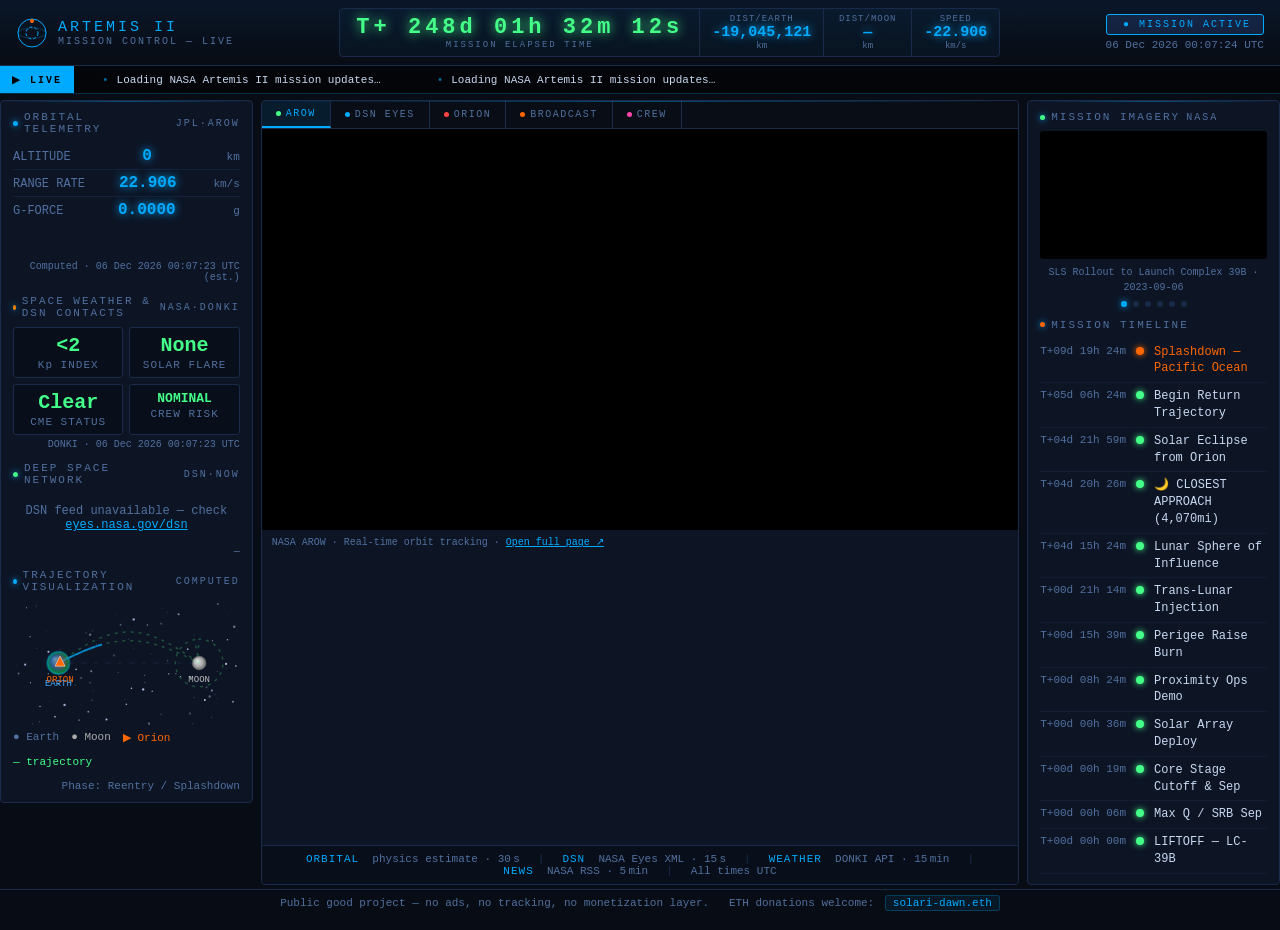
==== commit 0704031b: "remote publish" ====
--- a/index.html
+++ b/index.html
@@ -21,9 +21,454 @@
 <meta name="twitter:title" content="Artemis CAPCOM — Mission Control Dashboard">
 <meta name="twitter:description" content="Real-time mission control dashboard for NASA's Artemis II lunar flyby. Public good project — no ads, no tracking.">
 <meta name="twitter:image" content="https://solari-dawn.github.io/artemis-capcom/preview.png">
-</style>
-<link rel="stylesheet" href="styles/styles.css">
-</head>
+<script src="scripts/youtubePlayer.js"></script>
+<style>
+  :root {
+    --bg: #080c14;
+    --panel: #0d1525;
+    --border: #1a2a4a;
+    --accent: #0af;
+    --accent2: #f60;
+    --accent3: #4f8;
+    --accent4: #f4a;
+    --text: #c8d8f0;
+    --dim: #5070a0;
+    --warn: #f80;
+    --danger: #f44;
+    --glow: rgba(0,170,255,0.15);
+  }
+  * { box-sizing: border-box; margin: 0; padding: 0; }
+  body {
+    background: var(--bg);
+    color: var(--text);
+    font-family: 'Courier New', monospace;
+    font-size: 14px;
+    min-height: 100vh;
+    overflow-x: hidden;
+    padding-top: 100px;
+    padding-bottom: 14px;
+  }
+
+  /* ── Header ── */
+  #header {
+    background: linear-gradient(180deg, #0a1628 0%, #080c14 100%);
+    border-bottom: 1px solid var(--border);
+    padding: 8px 16px;
+    display: flex;
+    align-items: center;
+    justify-content: space-between;
+    gap: 12px;
+  }
+  #header .logo {
+    display: flex; align-items: center; gap: 10px;
+  }
+  #header .logo svg { flex-shrink: 0; }
+  #header h1 { font-size: 15px; letter-spacing: 3px; color: var(--accent); text-transform: uppercase; }
+  #header .sub { font-size: 10px; color: var(--dim); letter-spacing: 2px; }
+  #mission-clock {
+    font-size: 22px; letter-spacing: 4px; color: var(--accent3);
+    text-shadow: 0 0 12px var(--accent3);
+    font-weight: bold;
+  }
+  #clock-label { font-size: 9px; color: var(--dim); letter-spacing: 2px; text-align: center; }
+  #status-badge {
+    padding: 4px 12px; border-radius: 3px;
+    font-size: 10px; letter-spacing: 2px;
+    background: rgba(79,136,255,0.15);
+    border: 1px solid var(--accent);
+    color: var(--accent);
+    animation: pulse 2s infinite;
+  }
+  @keyframes pulse {
+    0%,100% { opacity: 1; } 50% { opacity: 0.5; }
+  }
+  @keyframes val-flash {
+    0%   { color: #fff; text-shadow: 0 0 18px #fff, 0 0 8px var(--accent); }
+    100% { color: inherit; text-shadow: inherit; }
+  }
+  .val-flash { animation: val-flash 0.7s ease-out; }
+
+  /* ── Grid ── */
+  #grid {
+    display: grid;
+    grid-template-columns: 1fr 3fr 1fr;
+    gap: 8px;
+    padding: 0;
+    align-items: start;
+  }
+  #right-panel {
+    align-self: stretch;
+    display: flex;
+    flex-direction: column;
+  }
+  #timeline-list {
+    flex: 1;
+    overflow-y: auto;
+  }
+
+  .panel {
+    background: var(--panel);
+    border: 1px solid var(--border);
+    border-radius: 4px;
+    padding: 10px 12px;
+    position: relative;
+    overflow: hidden;
+  }
+  .panel::before {
+    content: '';
+    position: absolute; top: 0; left: 0; right: 0;
+    height: 1px;
+    background: linear-gradient(90deg, transparent, var(--accent), transparent);
+    opacity: 0.4;
+  }
+  .panel-title {
+    font-size: 11px; letter-spacing: 2px; color: var(--dim);
+    text-transform: uppercase; margin-bottom: 8px;
+    display: flex; align-items: center; gap: 6px;
+  }
+  .panel-title .dot {
+    width: 5px; height: 5px; border-radius: 50%;
+    background: var(--accent); box-shadow: 0 0 6px var(--accent);
+  }
+
+  /* ── Telemetry numbers ── */
+  .tele-row {
+    display: flex; justify-content: space-between; align-items: baseline;
+    padding: 4px 0; border-bottom: 1px solid rgba(26,42,74,0.6);
+  }
+  .tele-row:last-child { border-bottom: none; }
+  .tele-label { color: var(--dim); font-size: 12px; }
+  .tele-val {
+    font-size: 16px; color: var(--accent); font-weight: bold;
+    text-shadow: 0 0 8px var(--accent);
+    transition: color 0.3s;
+  }
+  .tele-unit { font-size: 11px; color: var(--dim); margin-left: 3px; }
+
+  /* ── Orbit Canvas ── */
+  #orbitCanvas { display: block; width: 100%; }
+
+  /* ── Attitude ── */
+  #attitude-canvas { display: block; margin: 0 auto; }
+
+  /* ── DSN ── */
+  .dsn-dish {
+    display: flex; align-items: center; gap: 8px;
+    padding: 5px 0; border-bottom: 1px solid rgba(26,42,74,0.4);
+  }
+  .dsn-dish:last-child { border-bottom: none; }
+  .dsn-name { color: var(--accent); font-size: 13px; min-width: 80px; }
+  .dsn-bar-wrap { flex: 1; height: 6px; background: rgba(255,255,255,0.05); border-radius: 3px; overflow: hidden; }
+  .dsn-bar { height: 100%; background: linear-gradient(90deg, var(--accent), var(--accent3)); border-radius: 3px; transition: width 1s; }
+  .dsn-detail { font-size: 11px; color: var(--dim); text-align: right; min-width: 60px; }
+
+  /* ── Timeline ── */
+  .tl-item {
+    display: flex; gap: 8px; padding: 5px 0;
+    border-bottom: 1px solid rgba(26,42,74,0.4);
+    align-items: flex-start;
+  }
+  .tl-time { font-size: 11px; color: var(--dim); min-width: 65px; line-height: 1.4; }
+  .tl-dot-col { display: flex; flex-direction: column; align-items: center; min-width: 12px; }
+  .tl-dot { width: 8px; height: 8px; border-radius: 50%; flex-shrink: 0; margin-top: 3px; }
+  .tl-line { flex: 1; width: 1px; background: var(--border); margin-top: 2px; }
+  .tl-text { font-size: 12px; line-height: 1.4; color: var(--text); flex: 1; }
+  .tl-done .tl-dot { background: var(--accent3); box-shadow: 0 0 6px var(--accent3); }
+  .tl-active .tl-dot { background: var(--accent2); box-shadow: 0 0 6px var(--accent2); animation: pulse 1s infinite; }
+  .tl-future .tl-dot { background: var(--border); }
+  .tl-active .tl-text { color: var(--accent2); }
+
+  /* ── Space weather ── */
+  .wx-grid { display: grid; grid-template-columns: 1fr 1fr; gap: 6px; }
+  .wx-card {
+    background: rgba(0,0,0,0.3); border: 1px solid var(--border);
+    border-radius: 3px; padding: 6px;
+    text-align: center;
+  }
+  .wx-val { font-size: 20px; font-weight: bold; }
+  .wx-lbl { font-size: 11px; color: var(--dim); letter-spacing: 1px; margin-top: 2px; }
+  .wx-ok { color: var(--accent3); }
+  .wx-warn { color: var(--warn); }
+  .wx-danger { color: var(--danger); }
+
+  /* ── Crew ── */
+  .crew-grid { display: grid; grid-template-columns: 1fr 1fr; gap: 6px; }
+  .crew-card {
+    background: rgba(0,0,0,0.3); border: 1px solid var(--border);
+    border-radius: 3px; padding: 6px; text-align: center;
+  }
+  .crew-name { font-size: 12px; color: var(--accent); margin-bottom: 2px; }
+  .crew-role { font-size: 10px; color: var(--dim); }
+  .crew-flag { font-size: 16px; }
+
+  /* ── News feed ── */
+  .news-item { padding: 5px 0; border-bottom: 1px solid rgba(26,42,74,0.4); }
+  .news-item:last-child { border-bottom: none; }
+  .news-title { font-size: 12px; color: var(--text); line-height: 1.4; }
+  .news-meta { font-size: 11px; color: var(--dim); margin-top: 2px; }
+  .news-link { color: var(--accent); text-decoration: none; }
+  .news-link:hover { text-decoration: underline; }
+
+  /* ── Crew manifest (bottom panel) ── */
+  .crew-grid-lg { display: grid; grid-template-columns: 1fr 1fr; gap: 8px; }
+  .crew-card-lg {
+    background: rgba(0,0,0,0.3);
+    border: 1px solid var(--border);
+    border-radius: 4px;
+    padding: 14px 8px 10px;
+    text-align: center;
+    display: flex;
+    flex-direction: column;
+    align-items: center;
+    gap: 4px;
+  }
+  .crew-flag-lg { font-size: 36px; line-height: 1; }
+  .crew-name-lg { font-size: 14px; color: var(--accent); font-weight: bold; letter-spacing: 1.5px; margin-top: 2px; }
+  .crew-fname { font-size: 10px; color: var(--dim); }
+  .crew-role-lg { font-size: 10px; color: var(--text); letter-spacing: 1px; text-transform: uppercase; margin-top: 2px; }
+
+  /* ── Solar arrays ── */
+  .saw-grid { display: grid; grid-template-columns: 1fr 1fr; gap: 6px; }
+  .saw-item { display: flex; flex-direction: column; gap: 3px; }
+  .saw-label { font-size: 11px; color: var(--dim); }
+  .saw-bar-w { height: 4px; background: rgba(255,255,255,0.05); border-radius: 2px; overflow: hidden; }
+  .saw-bar { height: 100%; background: var(--accent2); border-radius: 2px; transition: width 1s; }
+  .saw-val { font-size: 12px; color: var(--accent2); }
+
+  /* ── Sparkline ── */
+  .sparkline { display: block; width: 100%; height: 30px; margin-top: 4px; }
+
+  /* ── Scrollbar ── */
+  ::-webkit-scrollbar { width: 4px; }
+  ::-webkit-scrollbar-track { background: var(--bg); }
+  ::-webkit-scrollbar-thumb { background: var(--border); border-radius: 2px; }
+
+  /* ── Overlay panels ── */
+  #bottom-row { grid-column: 1 / 4; display: grid; grid-template-columns: 1fr 3fr 1fr; gap: 8px; }
+
+  /* ── Source tags ── */
+  .src-tag { font-size: 10px; color: var(--dim); float: right; }
+
+  /* ── Loading ── */
+  .loading { color: var(--dim); font-size: 12px; padding: 10px 0; text-align: center; }
+
+  /* ── News ticker ── */
+  #news-ticker {
+    background: rgba(0,0,0,0.55);
+    border-bottom: 1px solid rgba(0,170,255,0.25);
+    height: 28px;
+    overflow: hidden;
+    display: flex;
+    align-items: center;
+    font-size: 11px;
+    position: relative;
+  }
+  #ticker-label {
+    flex-shrink: 0;
+    padding: 0 12px;
+    background: var(--accent);
+    color: #000;
+    font-weight: bold;
+    font-size: 10px;
+    letter-spacing: 2px;
+    height: 100%;
+    display: flex;
+    align-items: center;
+    text-transform: uppercase;
+    z-index: 1;
+    white-space: nowrap;
+  }
+  #ticker-track {
+    display: flex;
+    align-items: center;
+    white-space: nowrap;
+    animation: ticker-scroll 60s linear infinite;
+    will-change: transform;
+  }
+  #ticker-track:hover { animation-play-state: paused; cursor: default; }
+  @keyframes ticker-scroll {
+    0%   { transform: translateX(0); }
+    100% { transform: translateX(-50%); }
+  }
+  .ticker-item {
+    display: inline-flex;
+    align-items: center;
+    gap: 8px;
+    padding: 0 28px;
+    color: var(--text);
+  }
+  .ticker-item a {
+    color: var(--accent3);
+    text-decoration: none;
+    font-size: 11px;
+  }
+  .ticker-item a:hover { text-decoration: underline; }
+  .ticker-sep { color: var(--accent); opacity: 0.6; }
+
+  /* ── Data-sources bar (bottom of centre panel) ── */
+  #datasources-bar {
+    flex-shrink: 0;
+    border-top: 1px solid var(--border);
+    background: rgba(0,0,0,0.3);
+    padding: 7px 16px;
+    display: flex;
+    justify-content: center;
+    align-items: center;
+    flex-wrap: wrap;
+    gap: 0 18px;
+    font-size: 11px;
+    color: var(--dim);
+  }
+
+  /* ── Footer ── */
+  #site-footer {
+    text-align: center;
+    padding: 5px 16px;
+    font-size: 11px;
+    color: var(--dim);
+    border-top: 1px solid var(--border);
+    margin-top: 4px;
+  }
+  #site-footer .eth-addr {
+    display: inline-block;
+    font-family: 'Courier New', monospace;
+    color: var(--accent);
+    background: rgba(0,170,255,0.08);
+    border: 1px solid rgba(0,170,255,0.25);
+    border-radius: 3px;
+    padding: 1px 7px;
+    margin-left: 4px;
+    user-select: all;
+    cursor: pointer;
+  }
+  #site-footer .eth-addr:hover { background: rgba(0,170,255,0.18); }
+
+  /* ── Responsive ── */
+  @media (max-width: 900px) {
+    #grid { grid-template-columns: 1fr; }
+    #header h1 { font-size: 11px; }
+    #mission-clock { font-size: 16px; }
+  }
+
+  /* ── Video / main panel tabs ── */
+  #video-panel {
+    align-self: stretch;
+    padding: 0;
+    overflow: hidden;
+    display: flex;
+    flex-direction: column;
+  }
+  #main-tabs {
+    flex-shrink: 0;
+  }
+  #main-tab-content {
+    flex-shrink: 0;
+  }
+  #datasources-bar {
+    margin-top: auto;
+  }
+  #grid > .panel:not(#video-panel) {
+    overflow-y: auto;
+  }
+  #main-tabs {
+    display: flex;
+    align-items: stretch;
+    background: rgba(0,0,0,0.4);
+    border-bottom: 1px solid var(--border);
+    overflow-x: auto;
+    scrollbar-width: none;
+  }
+  #main-tabs::-webkit-scrollbar { display: none; }
+  .main-tab {
+    flex-shrink: 0;
+    padding: 7px 14px;
+    font-size: 10px;
+    letter-spacing: 1.5px;
+    color: var(--dim);
+    cursor: pointer;
+    border-right: 1px solid var(--border);
+    text-transform: uppercase;
+    user-select: none;
+    transition: color 0.15s, background 0.15s;
+    display: flex;
+    align-items: center;
+    gap: 5px;
+    white-space: nowrap;
+  }
+  .main-tab:hover { color: var(--text); background: rgba(0,170,255,0.06); }
+  .main-tab.active {
+    color: var(--accent);
+    background: rgba(0,170,255,0.1);
+    border-bottom: 2px solid var(--accent);
+  }
+  .main-tab .tab-dot {
+    width: 5px; height: 5px; border-radius: 50%;
+    background: currentColor;
+  }
+  #main-tab-content { display: grid; aspect-ratio: 16 / 9; }
+  .tab-pane {
+    grid-area: 1 / 1;
+    display: flex;
+    flex-direction: column;
+    overflow: hidden;
+    visibility: hidden;
+    pointer-events: none;
+  }
+  .tab-pane.active { visibility: visible; pointer-events: auto; }
+  #yt-player-container {
+    width: 100%;
+    aspect-ratio: 16 / 9;
+    border-radius: 0;
+    overflow: hidden;
+    background: #000;
+  }
+  #tab-arow-frame {
+    flex: 1; min-height: 0; width: 100%; border: none; display: block; background: #000;
+  }
+  #tab-dsn-frame {
+    flex: 1; min-height: 0; width: 100%; border: none; display: block; background: #000;
+  }
+  #tab-broadcast-frame {
+    flex: 1; min-height: 0; width: 100%; border: none; display: block; background: #000;
+  }
+
+  .arow-link {
+    display: block; text-align: center; padding: 8px;
+    background: rgba(0,170,255,0.1); border: 1px solid var(--accent);
+    border-radius: 3px; color: var(--accent); text-decoration: none;
+    font-size: 10px; letter-spacing: 1px; margin-top: 8px;
+    transition: background 0.2s;
+  }
+  .arow-link:hover { background: rgba(0,170,255,0.2); }
+
+  .refresh-ts { font-size: 10px; color: var(--dim); text-align: right; margin-top: 4px; }
+
+  /* ── Image Carousel ── */
+  #img-display {
+    position: relative; width: 100%; aspect-ratio: 16/9;
+    overflow: hidden; border-radius: 3px; background: #000;
+  }
+  .carousel-slide {
+    position: absolute; inset: 0;
+    opacity: 0; transition: opacity 0.9s ease;
+  }
+  .carousel-slide.active { opacity: 1; }
+  .carousel-slide img { width: 100%; height: 100%; object-fit: cover; display: block; }
+  #carousel-caption {
+    font-size: 10px; color: var(--dim); margin-top: 6px;
+    line-height: 1.5; min-height: 24px; text-align: center;
+  }
+  #carousel-dots { display: flex; justify-content: center; gap: 6px; margin-top: 6px; }
+  .c-dot {
+    width: 6px; height: 6px; border-radius: 50%;
+    background: var(--border); cursor: pointer; transition: background 0.3s; flex-shrink: 0;
+  }
+  .c-dot.active { background: var(--accent); box-shadow: 0 0 6px var(--accent); }
+  #bottom-hud { position: fixed; top: 0; left: 0; right: 0; z-index: 100; }
+  #header {
+    background: linear-gradient(180deg, #0a1628 0%, #080c14 100%);
+    border-bottom: 1px solid var(--border);
+  }</style>
 </head>
 <body>
 
@@ -47,7 +492,735 @@
       <div class="wx-card"><div class="wx-val wx-ok" id="wx-kp">—</div><div class="wx-lbl">Kp INDEX</div></div>
       <div class="wx-card"><div class="wx-val wx-ok" id="wx-flare">—</div><div class="wx-lbl">SOLAR FLARE</div></div>
       <div class="wx-card"><div class="wx-val wx-ok" id="wx-cme">—</div><div class="wx-lbl">CME STATUS</div></div>
-      <script src="scripts/app.js"></script>
+      <div class="wx-card"><div class="wx-val" id="wx-risk" style="font-size:13px">—</div><div class="wx-lbl">CREW RISK</div></div>
+    </div>
+    <div class="refresh-ts" id="wx-ts">—</div>
+
+    <div style="margin-top:12px"></div>
+    <div class="panel-title"><span class="dot" style="background:var(--accent3)"></span> DEEP SPACE NETWORK <span class="src-tag">DSN·NOW</span></div>
+    <div id="dsn-list" style="max-height:130px;overflow-y:auto;"><div class="loading">Connecting to DSN feed...</div></div>
+    <div class="refresh-ts" id="dsn-ts">—</div>
+
+    <div style="margin-top:12px"></div>
+    <div class="panel-title"><span class="dot"></span> TRAJECTORY VISUALIZATION <span class="src-tag">COMPUTED</span></div>
+    <canvas id="orbitCanvas" style="display:block;width:100%;"></canvas>
+    <div style="display:flex;gap:12px;margin-top:6px;font-size:11px;color:var(--dim);flex-wrap:wrap;">
+      <span>&#9679; Earth</span><span style="color:#aaa">&#9679; Moon</span><span style="color:var(--accent2)">&#9654; Orion</span>
+      <span style="color:var(--accent3)">&mdash; trajectory</span>
+      <span style="margin-left:auto" id="orbit-phase">Phase: &mdash;</span>
+    </div>
+  </div>
+
+
+  <!-- CENTER: Tabbed Main Panel -->
+  <div class="panel" id="video-panel">
+    <div id="main-tabs">
+      <div class="main-tab active" data-tab="arow"><span class="tab-dot" style="background:var(--accent3)"></span> AROW</div>
+      <div class="main-tab" data-tab="dsn"><span class="tab-dot" style="background:var(--accent)"></span> DSN EYES</div>
+      <div class="main-tab" data-tab="video"><span class="tab-dot" style="background:var(--danger)"></span> ORION</div>
+      <div class="main-tab" data-tab="broadcast"><span class="tab-dot" style="background:var(--accent2)"></span> BROADCAST</div>
+      <div class="main-tab" data-tab="crew"><span class="tab-dot" style="background:var(--accent4)"></span> CREW</div>
+    </div>
+    <div id="main-tab-content">
+      <!-- AROW: NASA Real-Time Orbit -->
+      <div class="tab-pane active" id="tabpane-arow">
+        <iframe id="tab-arow-frame"
+          src="about:blank"
+          data-src="https://www.nasa.gov/missions/artemis-ii/arow/"
+          title="NASA AROW — Artemis II Real-Time Orbit"
+          sandbox="allow-scripts allow-same-origin allow-popups allow-forms"
+        ></iframe>
+        <div style="padding:6px 10px;font-size:10px;color:var(--dim);flex-shrink:0;">NASA AROW · Real-time orbit tracking · <a href="https://nasa.gov/missions/artemis/artemis-2/track-nasas-artemis-ii-mission-in-real-time/" target="_blank" rel="noopener" style="color:var(--accent)">Open full page ↗</a></div>
+      </div>
+      <!-- DSN Eyes embed -->
+      <div class="tab-pane" id="tabpane-dsn">
+        <iframe id="tab-dsn-frame"
+          src="about:blank"
+          data-src="https://eyes.nasa.gov/dsn/dsn.html"
+          title="NASA DSN Now — Deep Space Network Live"
+          sandbox="allow-scripts allow-same-origin allow-popups"
+        ></iframe>
+        <div style="padding:6px 10px;font-size:10px;color:var(--dim);flex-shrink:0;">NASA DSN Now · Live contacts · <a href="https://eyes.nasa.gov/dsn/dsn.html" target="_blank" rel="noopener" style="color:var(--accent)">Open full page ↗</a></div>
+      </div>
+      <!-- VIDEO -->
+      <div class="tab-pane" id="tabpane-video">
+        <div id="yt-player-container"></div>
+      </div>
+      <!-- BROADCAST -->
+      <div class="tab-pane" id="tabpane-broadcast">
+        <iframe id="tab-broadcast-frame"
+          src="about:blank"
+          data-src="https://www.youtube.com/embed/m3kR2KK8TEs"
+          title="NASA&#39;s Artemis II Live Mission Coverage (Official Broadcast)"
+          frameborder="0"
+          allow="accelerometer; autoplay; clipboard-write; encrypted-media; gyroscope; picture-in-picture; web-share"
+          referrerpolicy="strict-origin-when-cross-origin"
+          allowfullscreen
+        ></iframe>
+      </div>
+      <!-- CREW -->
+      <div class="tab-pane" id="tabpane-crew" style="overflow-y:auto;padding:14px;">
+        <div class="crew-grid-lg">
+          <div class="crew-card-lg">
+            <div class="crew-flag-lg">&#x1F1FA;&#x1F1F8;</div>
+            <div class="crew-name-lg">Reid Wiseman</div>
+            <div class="crew-role-lg">Commander</div>
+          </div>
+          <div class="crew-card-lg">
+            <div class="crew-flag-lg">&#x1F1FA;&#x1F1F8;</div>
+            <div class="crew-name-lg">Victor Glover</div>
+            <div class="crew-role-lg">Pilot</div>
+          </div>
+          <div class="crew-card-lg">
+            <div class="crew-flag-lg">&#x1F1FA;&#x1F1F8;</div>
+            <div class="crew-name-lg">Christina Koch</div>
+            <div class="crew-role-lg">Mission Specialist</div>
+          </div>
+          <div class="crew-card-lg">
+            <div class="crew-flag-lg">&#x1F1E8;&#x1F1E6;</div>
+            <div class="crew-name-lg">Jeremy Hansen</div>
+            <div class="crew-role-lg">Mission Specialist</div>
+          </div>
+        </div>
+      </div>
+    </div>
+    <!-- DATA SOURCES BAR: inside centre panel, below tabs -->
+    <div id="datasources-bar">
+      <span><span style="color:var(--accent);letter-spacing:1px;">ORBITAL</span>&nbsp;&nbsp;physics estimate &middot; 30&thinsp;s</span>
+      <span style="color:var(--border);">|</span>
+      <span><span style="color:var(--accent);letter-spacing:1px;">DSN</span>&nbsp;&nbsp;NASA Eyes XML &middot; 15&thinsp;s</span>
+      <span style="color:var(--border);">|</span>
+      <span><span style="color:var(--accent);letter-spacing:1px;">WEATHER</span>&nbsp;&nbsp;DONKI API &middot; 15&thinsp;min</span>
+      <span style="color:var(--border);">|</span>
+      <span><span style="color:var(--accent);letter-spacing:1px;">NEWS</span>&nbsp;&nbsp;NASA RSS &middot; 5&thinsp;min</span>
+      <span style="color:var(--border);">|</span>
+      <span>All times UTC</span>
+    </div>
+  </div>
+
+  <!-- RIGHT: Mission Imagery + Timeline -->
+  <div class="panel" id="right-panel" style="overflow-y:auto;">
+    <div class="panel-title"><span class="dot" style="background:var(--accent3)"></span> MISSION IMAGERY <span class="src-tag">NASA</span></div>
+    <div id="img-display"></div>
+    <div id="carousel-caption">Loading NASA imagery&hellip;</div>
+    <div id="carousel-dots"></div>
+    <div style="margin-top:12px"></div>
+    <div class="panel-title"><span class="dot" style="background:var(--accent2)"></span> MISSION TIMELINE</div>
+    <div id="timeline-list"><div class="loading">Loading timeline...</div></div>
+  </div>
+</div>
+
+<!-- BOTTOM HUD (fixed to top of screen) -->
+<div id="bottom-hud">
+  <div id="header">
+    <div class="logo">
+      <svg width="32" height="32" viewBox="0 0 32 32">
+        <circle cx="16" cy="16" r="14" fill="none" stroke="#0af" stroke-width="1"/>
+        <circle cx="16" cy="16" r="6" fill="none" stroke="#0af" stroke-width="1" stroke-dasharray="3 2"/>
+        <ellipse cx="16" cy="16" rx="14" ry="5" fill="none" stroke="#0af" stroke-width="0.5" opacity="0.5"/>
+        <circle cx="16" cy="4" r="2" fill="#f60"/>
+      </svg>
+      <div>
+        <div id="header-title" style="font-size:15px;letter-spacing:3px;color:#0af;text-transform:uppercase;">Artemis II</div>
+        <div class="sub">MISSION CONTROL — LIVE</div>
+      </div>
+    </div>
+    <div style="display:flex;align-items:stretch;border:1px solid var(--border);border-radius:4px;background:rgba(0,170,255,0.04);overflow:hidden;">
+      <div style="padding:6px 16px;text-align:center;border-right:1px solid var(--border);display:flex;flex-direction:column;justify-content:center;">
+        <div id="mission-clock">T+00:00:00</div>
+        <div id="clock-label">MISSION ELAPSED TIME</div>
+      </div>
+      <div style="text-align:center;padding:4px 12px;border-right:1px solid var(--border);min-width:88px;display:flex;flex-direction:column;justify-content:center;">
+        <div style="font-size:9px;color:var(--dim);letter-spacing:1px;text-transform:uppercase;">Dist/Earth</div>
+        <div id="t-earth" style="font-size:15px;color:var(--accent);font-weight:bold;text-shadow:0 0 8px var(--accent)">—</div>
+        <div style="font-size:9px;color:var(--dim)">km</div>
+      </div>
+      <div style="text-align:center;padding:4px 12px;border-right:1px solid var(--border);min-width:88px;display:flex;flex-direction:column;justify-content:center;">
+        <div style="font-size:9px;color:var(--dim);letter-spacing:1px;text-transform:uppercase;">Dist/Moon</div>
+        <div id="t-moon" style="font-size:15px;color:var(--accent);font-weight:bold;text-shadow:0 0 8px var(--accent)">—</div>
+        <div style="font-size:9px;color:var(--dim)">km</div>
+      </div>
+      <div style="text-align:center;padding:4px 12px;min-width:72px;display:flex;flex-direction:column;justify-content:center;">
+        <div style="font-size:9px;color:var(--dim);letter-spacing:1px;text-transform:uppercase;">Speed</div>
+        <div id="t-speed" style="font-size:15px;color:var(--accent);font-weight:bold;text-shadow:0 0 8px var(--accent)">—</div>
+        <div style="font-size:9px;color:var(--dim)">km/s</div>
+      </div>
+    </div>
+    <div style="text-align:right">
+      <div id="status-badge">● MISSION ACTIVE</div>
+      <div style="font-size:11px;color:var(--dim);margin-top:4px" id="utc-clock">UTC —</div>
+    </div>
+  </div>
+  <div id="news-ticker">
+    <span id="ticker-label">&#x25B6;&nbsp;LIVE</span>
+    <div id="ticker-track">
+      <span class="ticker-item"><span class="ticker-sep">&bull;</span> Loading NASA Artemis II mission updates&hellip;</span>
+      <span class="ticker-item"><span class="ticker-sep">&bull;</span> Loading NASA Artemis II mission updates&hellip;</span>
+    </div>
+  </div>
+</div>
+
+<!-- FOOTER -->
+<footer id="site-footer">
+  Public good project &mdash; no ads, no tracking, no monetization layer. &nbsp;
+  ETH donations welcome: <span class="eth-addr" title="Click to copy">solari-dawn.eth</span>
+</footer>
+
+<script>
+// ═══════════════════════════════════════════════
+// MISSION CLOCK — Launch Apr 1, 2026 22:35:12 UTC
+// ═══════════════════════════════════════════════
+const LAUNCH_UTC = new Date('2026-04-01T22:35:12Z').getTime();
+
+function updateClocks() {
+  const now = Date.now();
+  const elapsed = Math.floor((now - LAUNCH_UTC) / 1000);
+  const d = Math.floor(elapsed / 86400);
+  const h = Math.floor((elapsed % 86400) / 3600);
+  const m = Math.floor((elapsed % 3600) / 60);
+  const s = elapsed % 60;
+  const pad = n => String(n).padStart(2,'0');
+  document.getElementById('mission-clock').textContent =
+    `T+ ${pad(d)}d ${pad(h)}h ${pad(m)}m ${pad(s)}s`;
+  const u = new Date(now).toUTCString().replace('GMT','UTC');
+  document.getElementById('utc-clock').textContent = u.split(' ').slice(1,5).join(' ') + ' UTC';
+}
+setInterval(updateClocks, 1000);
+updateClocks();
+
+// ═══════════════════════════════════════════════
+// ORBIT CANVAS — Earth-Moon system visualization
+// ═══════════════════════════════════════════════
+const orbitCanvas = document.getElementById('orbitCanvas');
+let speedHistory = [];
+let orionPos = { x: 0.7, y: 0 }; // normalized 0–1 in Earth-Moon line, updated from telemetry
+let animFrame = 0;
+
+function resizeOrbit() {
+  const p = document.getElementById('tele-panel');
+  const w = (p && p.clientWidth > 0) ? p.clientWidth - 24 : 400;
+  const h = Math.min(w * 0.55, 340);
+  orbitCanvas.width = Math.max(w, 100);
+  orbitCanvas.height = Math.max(h, 80);
+}
+resizeOrbit();
+window.addEventListener('resize', resizeOrbit);
+
+// Store simple trajectory arc points
+let trajPoints = [];
+let orionAngle = 0; // angle along trajectory
+
+function drawOrbit() {
+  const c = orbitCanvas; const ctx = c.getContext('2d');
+  const W = c.width, H = c.height;
+  ctx.clearRect(0,0,W,H);
+
+  // Starfield
+  if (!drawOrbit._stars) {
+    drawOrbit._stars = Array.from({length:120},()=>({x:Math.random()*W,y:Math.random()*H,r:Math.random()*1.2,a:Math.random()}));
+  }
+  drawOrbit._stars.forEach(s=>{
+    ctx.beginPath(); ctx.arc(s.x,s.y,s.r,0,Math.PI*2);
+    ctx.fillStyle=`rgba(200,220,255,${s.a})`; ctx.fill();
+  });
+
+  // Earth (left third)
+  const EX = W*0.2, EY = H*0.5, ER = H*0.09;
+  const earthGrad = ctx.createRadialGradient(EX-ER*0.3,EY-ER*0.3,ER*0.1,EX,EY,ER);
+  earthGrad.addColorStop(0,'#4af'); earthGrad.addColorStop(0.5,'#26a'); earthGrad.addColorStop(1,'#082');
+  ctx.beginPath(); ctx.arc(EX,EY,ER,0,Math.PI*2);
+  ctx.fillStyle=earthGrad; ctx.fill();
+  ctx.beginPath(); ctx.arc(EX,EY,ER,0,Math.PI*2);
+  ctx.strokeStyle='rgba(0,170,255,0.4)'; ctx.lineWidth=2; ctx.stroke();
+  ctx.fillStyle='rgba(255,255,255,0.15)';
+  ctx.beginPath(); ctx.ellipse(EX-ER*0.2,EY-ER*0.4,ER*0.3,ER*0.1,-0.5,0,Math.PI*2); ctx.fill();
+
+  // Moon (right third)
+  const MX = W*0.82, MY = H*0.5, MR = H*0.055;
+  const moonGrad = ctx.createRadialGradient(MX-MR*0.3,MY-MR*0.3,MR*0.1,MX,MY,MR);
+  moonGrad.addColorStop(0,'#ddd'); moonGrad.addColorStop(0.6,'#aaa'); moonGrad.addColorStop(1,'#666');
+  ctx.beginPath(); ctx.arc(MX,MY,MR,0,Math.PI*2);
+  ctx.fillStyle=moonGrad; ctx.fill();
+  ctx.strokeStyle='rgba(180,180,180,0.3)'; ctx.lineWidth=1; ctx.stroke();
+
+  // Earth-Moon line (faint)
+  ctx.setLineDash([4,8]);
+  ctx.beginPath(); ctx.moveTo(EX+ER,EY); ctx.lineTo(MX-MR,MY);
+  ctx.strokeStyle='rgba(26,42,74,0.8)'; ctx.lineWidth=1; ctx.stroke();
+  ctx.setLineDash([]);
+
+  // Free-return trajectory (figure-8 arc around Moon)
+  // We compute a parabolic arc from Earth, slingshot around Moon, return
+  const numPts = 200;
+  if (trajPoints.length !== numPts) {
+    trajPoints = [];
+    for (let i=0;i<numPts;i++) {
+      const t = i/numPts;
+      // outbound leg: Earth → Moon vicinity (parabola curving up)
+      let x,y;
+      if (t < 0.42) {
+        const s = t/0.42;
+        x = EX + (MX-EX)*s;
+        y = EY - Math.sin(s*Math.PI)*H*0.25;
+      } else if (t < 0.58) {
+        // around Moon
+        const ang = ((t-0.42)/0.16)*Math.PI*2 - Math.PI*0.5;
+        const r = MR*3.5;
+        x = MX + Math.cos(ang)*r;
+        y = MY + Math.sin(ang)*r;
+      } else {
+        // return leg
+        const s = (t-0.58)/0.42;
+        x = MX + (EX-MX)*s;
+        y = MY - Math.sin((1-s)*Math.PI)*H*0.18;
+      }
+      trajPoints.push({x,y});
+    }
+  }
+
+  // Draw trajectory
+  ctx.beginPath();
+  trajPoints.forEach((p,i) => i===0 ? ctx.moveTo(p.x,p.y) : ctx.lineTo(p.x,p.y));
+  ctx.strokeStyle='rgba(79,255,136,0.25)'; ctx.lineWidth=1.5;
+  ctx.setLineDash([3,5]); ctx.stroke(); ctx.setLineDash([]);
+
+  // Trail — last 20 points
+  const idx = Math.min(Math.floor(orionAngle * numPts), numPts-1);
+  if (idx > 5) {
+    ctx.beginPath();
+    const start = Math.max(0, idx-25);
+    ctx.moveTo(trajPoints[start].x, trajPoints[start].y);
+    for (let i=start+1;i<=idx;i++) ctx.lineTo(trajPoints[i].x, trajPoints[i].y);
+    ctx.strokeStyle='rgba(0,170,255,0.7)'; ctx.lineWidth=2;
+    ctx.stroke();
+  }
+
+  // Orion spacecraft marker
+  const op = trajPoints[idx] || {x:EX,y:EY};
+  // Glow
+  const og = ctx.createRadialGradient(op.x,op.y,0,op.x,op.y,12);
+  og.addColorStop(0,'rgba(255,102,0,0.6)'); og.addColorStop(1,'transparent');
+  ctx.beginPath(); ctx.arc(op.x,op.y,12,0,Math.PI*2); ctx.fillStyle=og; ctx.fill();
+  // Triangle
+  ctx.beginPath(); ctx.moveTo(op.x,op.y-6); ctx.lineTo(op.x-5,op.y+4); ctx.lineTo(op.x+5,op.y+4);
+  ctx.closePath(); ctx.fillStyle='#f60'; ctx.fill();
+  ctx.strokeStyle='#fff'; ctx.lineWidth=0.5; ctx.stroke();
+
+  // Labels
+  ctx.font='9px Courier New'; ctx.textAlign='center';
+  ctx.fillStyle='#4af'; ctx.fillText('EARTH',EX,EY+ER+12);
+  ctx.fillStyle='#bbb'; ctx.fillText('MOON',MX,MY+MR+12);
+  ctx.fillStyle='#f60'; ctx.fillText('ORION',op.x,op.y+20);
+
+  // Distance indicator
+  if (window._teleDist) {
+    ctx.font='10px Courier New'; ctx.fillStyle='rgba(0,170,255,0.7)'; ctx.textAlign='left';
+    ctx.fillText(`${(window._teleDist/1000).toFixed(0)}k km from Earth`,8,16);
+  }
+}
+
+// Animate Orion along trajectory based on mission elapsed time
+function animateOrbit() {
+  // Full trajectory ~10 days; compute fraction
+  const elapsed = (Date.now() - LAUNCH_UTC) / 1000;
+  const missionDur = 10 * 86400; // 10 days in seconds
+  orionAngle = Math.min(elapsed / missionDur, 0.999);
+  drawOrbit();
+  requestAnimationFrame(animateOrbit);
+}
+animateOrbit();
+
+// ═══════════════════════════════════════════════
+// SPARKLINE
+// ═══════════════════════════════════════════════
+function drawSparkline(speeds) {
+  const cv = document.getElementById('speedSparkline');
+  const ctx = cv.getContext('2d');
+  cv.width = cv.offsetWidth * window.devicePixelRatio || 200;
+  cv.height = 30 * window.devicePixelRatio;
+  ctx.scale(window.devicePixelRatio, window.devicePixelRatio);
+  const W = cv.offsetWidth, H = 30;
+  ctx.clearRect(0,0,W,H);
+  if (speeds.length < 2) return;
+  const mn = Math.min(...speeds), mx = Math.max(...speeds)+0.001;
+  const sx = W/(speeds.length-1);
+  ctx.beginPath();
+  speeds.forEach((v,i)=>{
+    const x=i*sx, y=H-(v-mn)/(mx-mn)*(H-4)-2;
+    i===0?ctx.moveTo(x,y):ctx.lineTo(x,y);
+  });
+  ctx.strokeStyle='rgba(0,170,255,0.6)'; ctx.lineWidth=1.5; ctx.stroke();
+}
+
+// ═══════════════════════════════════════════════
+// FETCH ORBITAL TELEMETRY — Community API / JPL fallback
+// ═══════════════════════════════════════════════
+async function fetchOrbit() {
+  try {
+    const r = await fetch('https://artemis.cdnspace.ca/api/orbit', {cache:'no-store'});
+    if (!r.ok) throw new Error('orbit');
+    const d = await r.json();
+    setOrbit(d);
+  } catch {
+    // JPL Horizons direct (no CORS) — use fallback calculated values
+    fallbackOrbit();
+  }
+}
+
+function flashVal(id) {
+  const el = document.getElementById(id);
+  if (!el) return;
+  el.classList.remove('val-flash');
+  void el.offsetWidth; // reflow to restart animation
+  el.classList.add('val-flash');
+}
+
+function setOrbit(d) {
+  const fmt = (n,dec=0) => n!=null?Number(n).toLocaleString('en',{maximumFractionDigits:dec}):'—';
+  const dist = d.distanceFromEarth ?? d.earth_distance_km ?? null;
+  const moon = d.distanceFromMoon ?? d.moon_distance_km ?? null;
+  const spd  = d.speed ?? d.velocity_kms ?? null;
+  const alt  = d.altitude ?? d.altitude_km ?? null;
+  const rr   = d.rangeRate ?? d.range_rate ?? null;
+  const gf   = d.gForce ?? d.g_force ?? null;
+
+  document.getElementById('t-earth').textContent = dist!=null?fmt(dist):'—';
+  document.getElementById('t-moon').textContent  = moon!=null?fmt(moon):'—';
+  document.getElementById('t-speed').textContent = spd!=null?fmt(spd,3):'—';
+  document.getElementById('t-alt').textContent   = alt!=null?fmt(alt):'—';
+  document.getElementById('t-rangerate').textContent = rr!=null?fmt(rr,3):'—';
+  document.getElementById('t-gforce').textContent    = gf!=null?fmt(gf,4):'—';
+
+  ['t-earth','t-moon','t-speed'].forEach(flashVal);
+  window._teleDist = dist;
+  if (spd!=null) {
+    speedHistory.push(spd);
+    if (speedHistory.length>40) speedHistory.shift();
+    drawSparkline(speedHistory);
+  }
+  document.getElementById('tele-ts').textContent = 'Updated: '+new Date().toUTCString().split(' ').slice(1,5).join(' ')+' UTC';
+}
+
+function fallbackOrbit() {
+  // Physics-estimated values based on mission day ~6 (lunar flyby)
+  const elapsed = (Date.now()-LAUNCH_UTC)/1000;
+  const missionFrac = elapsed/(10*86400);
+  // Rough speed profile: ~0.9 km/s at Earth, accelerates to ~1.4 at Moon, decelerates return
+  const approxSpeed = missionFrac < 0.5
+    ? 0.9 + (missionFrac/0.5)*0.5
+    : 1.4 - ((missionFrac-0.5)/0.5)*0.5;
+  const approxEarth = missionFrac < 0.5
+    ? missionFrac*2*400000
+    : (1-(missionFrac-0.5)*2)*400000;
+  const approxAlt = Math.max(0, Math.round(approxEarth - 6371));
+  // Range rate: positive (receding) outbound, negative (closing) on return
+  const approxRR = ((missionFrac <= 0.5 ? 1 : -1) * approxSpeed).toFixed(3);
+  // Gravitational acceleration from Earth at current distance → g (GM=398600 km³/s²)
+  const approxGF = ((398600 / Math.max(1, approxEarth * approxEarth)) * 1000 / 9.80665).toFixed(4);
+
+  document.getElementById('t-earth').textContent = Math.round(approxEarth).toLocaleString();
+  document.getElementById('t-speed').textContent = approxSpeed.toFixed(3);
+  document.getElementById('t-moon').textContent = missionFrac > 0.4 && missionFrac < 0.6
+    ? Math.round(Math.abs(missionFrac-0.5)*2*400000).toLocaleString() : '—';
+  document.getElementById('t-alt').textContent      = approxAlt.toLocaleString();
+  document.getElementById('t-rangerate').textContent = approxRR;
+  document.getElementById('t-gforce').textContent    = approxGF;
+  const now = new Date();
+  document.getElementById('tele-ts').textContent =
+    'Computed · ' + now.toUTCString().split(' ').slice(1,5).join(' ') + ' UTC (est.)';
+  ['t-earth','t-moon','t-speed'].forEach(flashVal);
+  speedHistory.push(approxSpeed);
+  if (speedHistory.length>40) speedHistory.shift();
+  drawSparkline(speedHistory);
+}
+
+// ═══════════════════════════════════════════════
+// FETCH ATTITUDE — AROW SSE / polling
+// ═══════════════════════════════════════════════
+function connectAROW() {
+  try {
+    const src = new EventSource('https://artemis.cdnspace.ca/api/arow/stream');
+    src.onmessage = e => {
+      try {
+        const d = JSON.parse(e.data);
+        setAttitude(d);
+      } catch {}
+    };
+    src.onerror = () => { src.close(); pollAROW(); };
+  } catch { pollAROW(); }
+}
+
+async function pollAROW() {
+  try {
+    const r = await fetch('https://artemis.cdnspace.ca/api/arow', {cache:'no-store'});
+    if (!r.ok) throw new Error();
+    const d = await r.json();
+    setAttitude(d);
+  } catch { fallbackAttitude(); }
+}
+
+function fallbackAttitude() {
+  // Nominal deep-space cruise attitude — small ACS oscillations
+  const t = Date.now() / 1000;
+  document.getElementById('a-roll').textContent  = (Math.sin(t * 0.0037) * 0.8).toFixed(1);
+  document.getElementById('a-pitch').textContent = (Math.cos(t * 0.0029) * 1.2).toFixed(1);
+  document.getElementById('a-yaw').textContent   = (Math.sin(t * 0.0041 + 1.0) * 0.6).toFixed(1);
+  // Solar arrays fully deployed, sun-tracking (~175°)
+  ['1','2','3','4'].forEach(n => {
+    const ang = 175 + Math.sin(t * 0.002 + Number(n)) * 1.5;
+    document.getElementById(`saw${n}`).style.width = Math.min(ang / 180 * 100, 100) + '%';
+    document.getElementById(`saw${n}v`).textContent = ang.toFixed(1) + '°';
+  });
+}
+
+function setAttitude(d) {
+  const fmt = n => n!=null?Number(n).toFixed(1):'—';
+  document.getElementById('a-roll').textContent  = fmt(d.roll ?? d.rollAngle);
+  document.getElementById('a-pitch').textContent = fmt(d.pitch ?? d.pitchAngle);
+  document.getElementById('a-yaw').textContent   = fmt(d.yaw ?? d.yawAngle);
+
+  // Solar arrays
+  const saws = d.solarArrays ?? d.solar_array_wings ?? {};
+  ['1','2','3','4'].forEach(n=>{
+    const ang = saws[`saw${n}`] ?? saws[`SAW${n}`] ?? saws[n-1] ?? null;
+    if (ang!=null) {
+      const pct = Math.min(Math.abs(ang)/180*100,100);
+      document.getElementById(`saw${n}`).style.width = pct+'%';
+      document.getElementById(`saw${n}v`).textContent = Number(ang).toFixed(1)+'°';
+    }
+  });
+}
+
+// ═══════════════════════════════════════════════
+// FETCH DSN — Community API → NASA fallback
+// ═══════════════════════════════════════════════
+async function fetchDSN() {
+  try {
+    const r = await fetch('https://artemis.cdnspace.ca/api/dsn', {cache:'no-store'});
+    if (!r.ok) throw new Error();
+    const d = await r.json();
+    renderDSN(d.dishes ?? d.contacts ?? []);
+  } catch {
+    fetchDSNNASA();
+  }
+}
+
+async function fetchDSNNASA() {
+  try {
+    const r = await fetch('https://eyes.nasa.gov/dsn/data/dsn.xml?_='+Date.now(), {cache:'no-store'});
+    const txt = await r.text();
+    const parser = new DOMParser();
+    const xml = parser.parseFromString(txt,'application/xml');
+    const dishes = Array.from(xml.querySelectorAll('dish')).map(d=>({
+      name: d.getAttribute('name'),
+      signal: parseFloat(d.getAttribute('downSignal')||'0'),
+      target: d.getAttribute('target') || d.querySelector('target')?.getAttribute('name')||'—',
+      rtlt: d.getAttribute('rtlt')||'—',
+      type: d.getAttribute('type')||'—'
+    }));
+    // Filter for Orion/Artemis
+    const orion = dishes.filter(d=>
+      d.target.toLowerCase().includes('orin')||
+      d.target.toLowerCase().includes('artemis')||
+      d.target.toLowerCase().includes('icps')||
+      d.name.toLowerCase().includes('dss')
+    );
+    renderDSN(orion.length ? orion : dishes.slice(0,5));
+    document.getElementById('dsn-ts').textContent = 'NASA DSN XML · '+new Date().toUTCString().split(' ').slice(1,5).join(' ')+' UTC';
+  } catch {
+    document.getElementById('dsn-list').innerHTML = '<div class="loading">DSN feed unavailable — check <a href="https://eyes.nasa.gov/dsn/dsn.html" target="_blank" style="color:var(--accent)">eyes.nasa.gov/dsn</a></div>';
+  }
+}
+
+function renderDSN(dishes) {
+  const el = document.getElementById('dsn-list');
+  if (!dishes.length) { el.innerHTML='<div class="loading">No active contacts</div>'; return; }
+  el.innerHTML = dishes.slice(0,6).map(d=>{
+    const pwr = parseFloat(d.power ?? d.downSignal ?? d.signal ?? 0);
+    const pct = Math.min(Math.max((pwr + 200)/200*100, 5), 100);
+    const name = d.name ?? d.dishName ?? '—';
+    const target = d.target ?? d.spacecraft ?? '—';
+    const rtlt = d.rtlt ?? d.roundTripLightTime ?? '—';
+    return `<div class="dsn-dish">
+      <span class="dsn-name">${name}</span>
+      <div class="dsn-bar-wrap"><div class="dsn-bar" style="width:${pct}%"></div></div>
+      <span class="dsn-detail">${target}<br>${rtlt!=='—'?parseFloat(rtlt).toFixed(1)+'s':''}</span>
+    </div>`;
+  }).join('');
+  document.getElementById('dsn-ts').textContent = 'Updated: '+new Date().toUTCString().split(' ').slice(1,5).join(' ')+' UTC';
+}
+
+// ═══════════════════════════════════════════════
+// FETCH SPACE WEATHER — NASA DONKI
+// ═══════════════════════════════════════════════
+async function fetchWeather() {
+  const base = 'https://api.nasa.gov/DONKI';
+  const key = 'DEMO_KEY';
+  const end = new Date().toISOString().slice(0,10);
+  const start = new Date(Date.now()-3*86400000).toISOString().slice(0,10);
+
+  try {
+    const [flR, gstR] = await Promise.allSettled([
+      fetch(`${base}/FLR?startDate=${start}&endDate=${end}&api_key=${key}`).then(r=>r.json()),
+      fetch(`${base}/GST?startDate=${start}&endDate=${end}&api_key=${key}`).then(r=>r.json()),
+    ]);
+
+    // Flares
+    const flares = flR.status==='fulfilled'?flR.value:[];
+    const latestFlare = flares.length? flares[flares.length-1].classType : 'None';
+    const flEl = document.getElementById('wx-flare');
+    flEl.textContent = latestFlare;
+    flEl.className = 'wx-val '+(latestFlare.startsWith('X')?'wx-danger':latestFlare.startsWith('M')?'wx-warn':'wx-ok');
+
+    // Geomagnetic
+    const gsts = gstR.status==='fulfilled'?gstR.value:[];
+    const latestKp = gsts.length && gsts[gsts.length-1].allKpIndex?.length
+      ? gsts[gsts.length-1].allKpIndex[gsts[gsts.length-1].allKpIndex.length-1].kpIndex : 0;
+    const kpEl = document.getElementById('wx-kp');
+    kpEl.textContent = latestKp||'<2';
+    kpEl.className = 'wx-val '+(latestKp>=7?'wx-danger':latestKp>=5?'wx-warn':'wx-ok');
+
+    document.getElementById('wx-cme').textContent = 'Clear';
+    document.getElementById('wx-cme').className = 'wx-val wx-ok';
+
+    const risk = latestFlare.startsWith('X')||latestKp>=7?'ELEVATED':latestFlare.startsWith('M')||latestKp>=5?'MONITOR':'NOMINAL';
+    const rEl = document.getElementById('wx-risk');
+    rEl.textContent = risk;
+    rEl.className = 'wx-val '+(risk==='ELEVATED'?'wx-danger':risk==='MONITOR'?'wx-warn':'wx-ok');
+
+    document.getElementById('wx-ts').textContent = 'DONKI · '+new Date().toUTCString().split(' ').slice(1,5).join(' ')+' UTC';
+  } catch {
+    ['wx-kp','wx-flare','wx-cme'].forEach(id=>{document.getElementById(id).textContent='—';});
+  }
+}
+
+// ═══════════════════════════════════════════════
+// MISSION TIMELINE — hardcoded from NASA press kit
+// ═══════════════════════════════════════════════
+const TIMELINE = [
+  { ts: '2026-04-01T22:35Z', display: 'Apr 1 22:35', label: 'LIFTOFF — LC-39B' },
+  { ts: '2026-04-01T22:42Z', display: 'Apr 1 22:42', label: 'Max Q / SRB Sep' },
+  { ts: '2026-04-01T22:55Z', display: 'Apr 1 22:55', label: 'Core Stage Cutoff & Sep' },
+  { ts: '2026-04-01T23:12Z', display: 'Apr 1 23:12', label: 'Solar Array Deploy' },
+  { ts: '2026-04-02T07:00Z', display: 'Apr 2 07:00', label: 'Proximity Ops Demo' },
+  { ts: '2026-04-02T14:15Z', display: 'Apr 2 14:15', label: 'Perigee Raise Burn' },
+  { ts: '2026-04-02T19:50Z', display: 'Apr 2 19:50', label: 'Trans-Lunar Injection' },
+  { ts: '2026-04-06T14:00Z', display: 'Apr 6 14:00', label: 'Lunar Sphere of Influence' },
+  { ts: '2026-04-06T19:02Z', display: 'Apr 6 19:02', label: '🌙 CLOSEST APPROACH (4,070mi)' },
+  { ts: '2026-04-06T20:35Z', display: 'Apr 6 20:35', label: 'Solar Eclipse from Orion' },
+  { ts: '2026-04-07T05:00Z', display: 'Apr 7 05:00', label: 'Begin Return Trajectory' },
+  { ts: '2026-04-11T18:00Z', display: 'Apr ~11', label: 'Splashdown — Pacific Ocean' },
+];
+
+function renderTimeline() {
+  const now = Date.now();
+  // Active = the last milestone whose timestamp has already passed
+  let activeIdx = -1;
+  TIMELINE.forEach((ev, i) => {
+    if (new Date(ev.ts).getTime() <= now) activeIdx = i;
+  });
+  const el = document.getElementById('timeline-list');
+  const pad2 = n => String(n).padStart(2,'0');
+  el.innerHTML = [...TIMELINE].reverse().map(ev => {
+    const origIdx = TIMELINE.indexOf(ev);
+    const evTime  = new Date(ev.ts).getTime();
+    const cls = origIdx === activeIdx ? 'tl-active' : evTime < now ? 'tl-done' : 'tl-future';
+    const metSec = Math.max(0, Math.floor((evTime - LAUNCH_UTC) / 1000));
+    const metD = Math.floor(metSec / 86400);
+    const metH = Math.floor((metSec % 86400) / 3600);
+    const metM = Math.floor((metSec % 3600) / 60);
+    const metStr = `T+${pad2(metD)}d ${pad2(metH)}h ${pad2(metM)}m`;
+    return `<div class="tl-item ${cls}">
+      <span class="tl-time">${metStr}</span>
+      <div class="tl-dot-col"><div class="tl-dot"></div><div class="tl-line"></div></div>
+      <span class="tl-text">${ev.label}</span>
+    </div>`;
+  }).join('');
+}
+
+// ═══════════════════════════════════════════════
+// NASA BLOG FEED via RSS → allorigins proxy
+// ═══════════════════════════════════════════════
+function populateTicker(items) {
+  // items: [{title, link}, ...]
+  const track = document.getElementById('ticker-track');
+  if (!track || !items.length) return;
+  const half = items.map(it =>
+    `<span class="ticker-item"><span class="ticker-sep">&bull;</span> <a href="${it.link}" target="_blank" rel="noopener">${it.title}</a></span>`
+  ).join('');
+  track.innerHTML = half + half;
+  track.style.animationDuration = Math.max(30, Math.round(track.scrollWidth / 2 / 80)) + 's';
+}
+
+async function fetchNews() {
+  // Artemis-specific feeds, in priority order
+  const FEEDS = [
+    'https://www.nasa.gov/tag/artemis-ii/feed/',
+    'https://www.nasa.gov/tag/artemis/feed/',
+    'https://blogs.nasa.gov/artemis/feed/',
+    'https://www.nasa.gov/missions/artemis/feed/',
+  ];
+  // Keywords for filtering when falling back to a broader feed
+  const ARTEMIS_KW = /artemis.?ii|artemis.?2|orion|wiseman|glover|koch|hansen|sls|lunar flyby|trans.?lunar|splashdown/i;
+
+  function renderItems(items) {
+    if (!items.length) return false;
+    populateTicker(items);
+    const newsHTML = items.slice(0,8).map(it => {
+      const date = it.date ? new Date(it.date).toLocaleDateString('en',{month:'short',day:'numeric',hour:'2-digit',minute:'2-digit'}) : '';
+      return `<div class="news-item">
+        <div class="news-title"><a class="news-link" href="${it.link}" target="_blank" rel="noopener">${it.title}</a></div>
+        <div class="news-meta">${date} · NASA</div>
+      </div>`;
+    }).join('');
+    const tsText = 'Updated: '+new Date().toUTCString().split(' ').slice(1,5).join(' ')+' UTC';
+    // Render to bottom news panel
+    const el = document.getElementById('news-list');
+    if (el) { el.innerHTML = newsHTML; }
+    const ts = document.getElementById('news-ts');
+    if (ts) ts.textContent = tsText;
+    // Also render to main tab news pane
+    const elMain = document.getElementById('news-list-main');
+    if (elMain) { elMain.innerHTML = newsHTML; }
+    const tsMain = document.getElementById('news-ts-main');
+    if (tsMain) tsMain.textContent = tsText;
+    return true;
+  }
+
+  function xmlToItems(txt, filter) {
+    const xml = new DOMParser().parseFromString(txt, 'application/xml');
+    let items = Array.from(xml.querySelectorAll('item')).map(it => ({
+      title: it.querySelector('title')?.textContent || 'Update',
+      link:  it.querySelector('link')?.textContent  || '#',
+      date:  it.querySelector('pubDate')?.textContent || '',
+    }));
+    if (filter) items = items.filter(it => ARTEMIS_KW.test(it.title));
+    return items.slice(0, 8);
+  }
+
+  async function tryFeed(feedUrl, filter) {
+    // rss2json
+    try {
+      const r = await fetch(`https://api.rss2json.com/v1/api.json?rss_url=${encodeURIComponent(feedUrl)}`, {cache:'no-store'});
+      const j = await r.json();
+      if (j.status === 'ok' && j.items?.length) {
+        let items = j.items.map(it => ({title: it.title, link: it.link, date: it.pubDate}));
+        if (filter) items = items.filter(it => ARTEMIS_KW.test(it.title));
+        if (items.length) return items;
+      }
+    } catch {}
+    // corsproxy.io
+    try {
+      const r = await fetch(`https://corsproxy.io/?${encodeURIComponent(feedUrl)}`, {cache:'no-store'});
+      if (r.ok) { const items = xmlToItems(await r.text(), filter); if (items.length) return items; }
+    } catch {}
+    // allorigins raw
+    try {
+      const r = await fetch(`https://api.allorigins.win/raw?url=${encodeURIComponent(feedUrl)}`, {cache:'no-store'});
+      if (r.ok) { const items = xmlToItems(await r.text(), filter); if (items.length) return items; }
+    } catch {}
+    return null;
+  }
 
   // Try each Artemis-specific feed (no filtering needed — they're already targeted)
   for (const feed of FEEDS) {
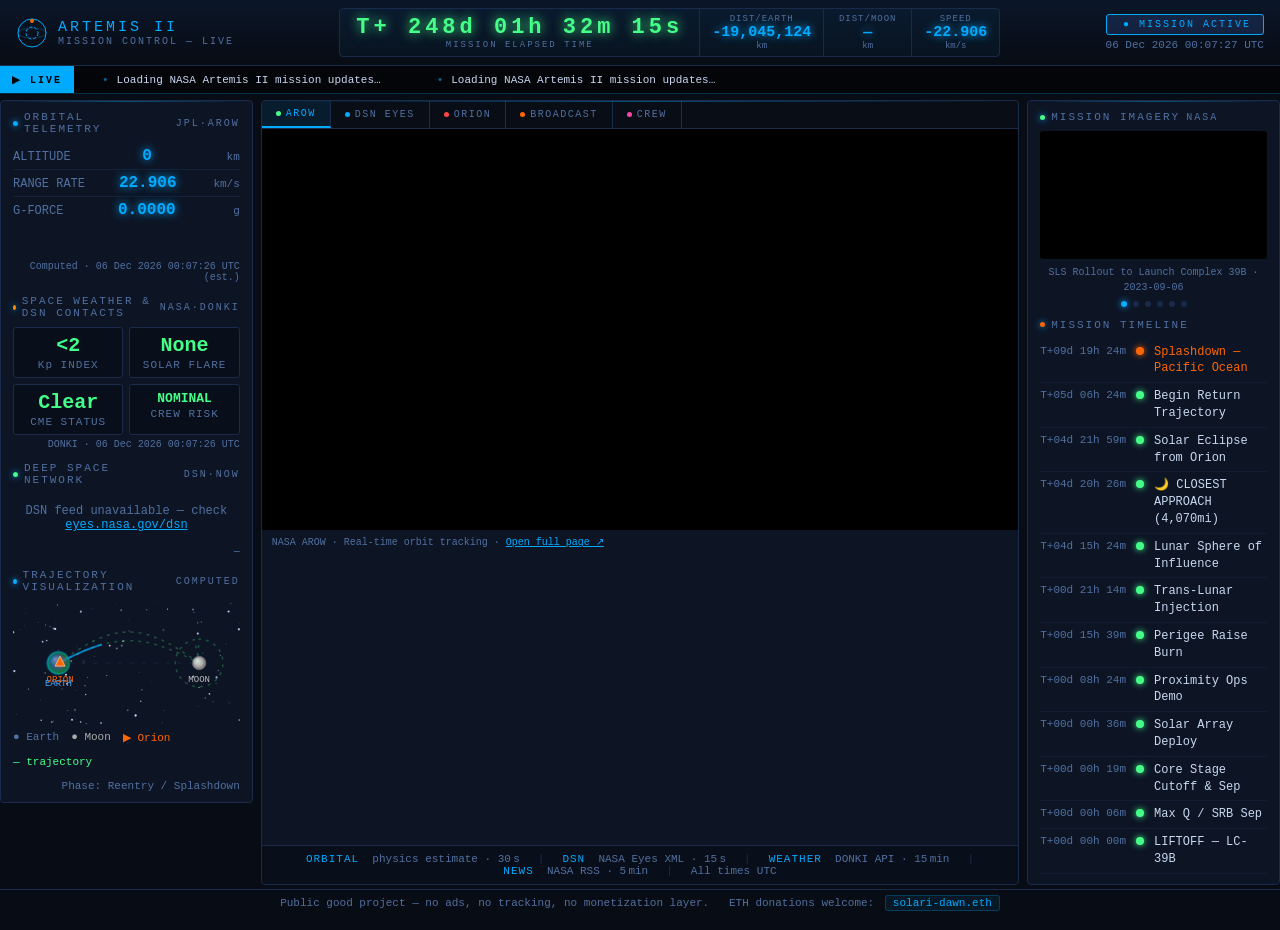
==== commit a14b47d3: "chore: add project version v0.1.0" ====
--- a/index.html
+++ b/index.html
@@ -7,6 +7,7 @@
 <meta name="description" content="Real-time mission control dashboard for NASA's Artemis II lunar flyby. Live telemetry, trajectory visualization, DSN contacts, space weather, and crew tracking. Public good project by Dawn Solari.">
 <meta name="author" content="Dawn Solari">
 <meta name="keywords" content="Artemis II, NASA, mission control, live telemetry, lunar flyby, Orion, SLS, space, dashboard">
+<meta name="version" content="v0.1.0">
 <link rel="canonical" href="https://solari-dawn.github.io/artemis-capcom/">
 
 <!-- Open Graph -->
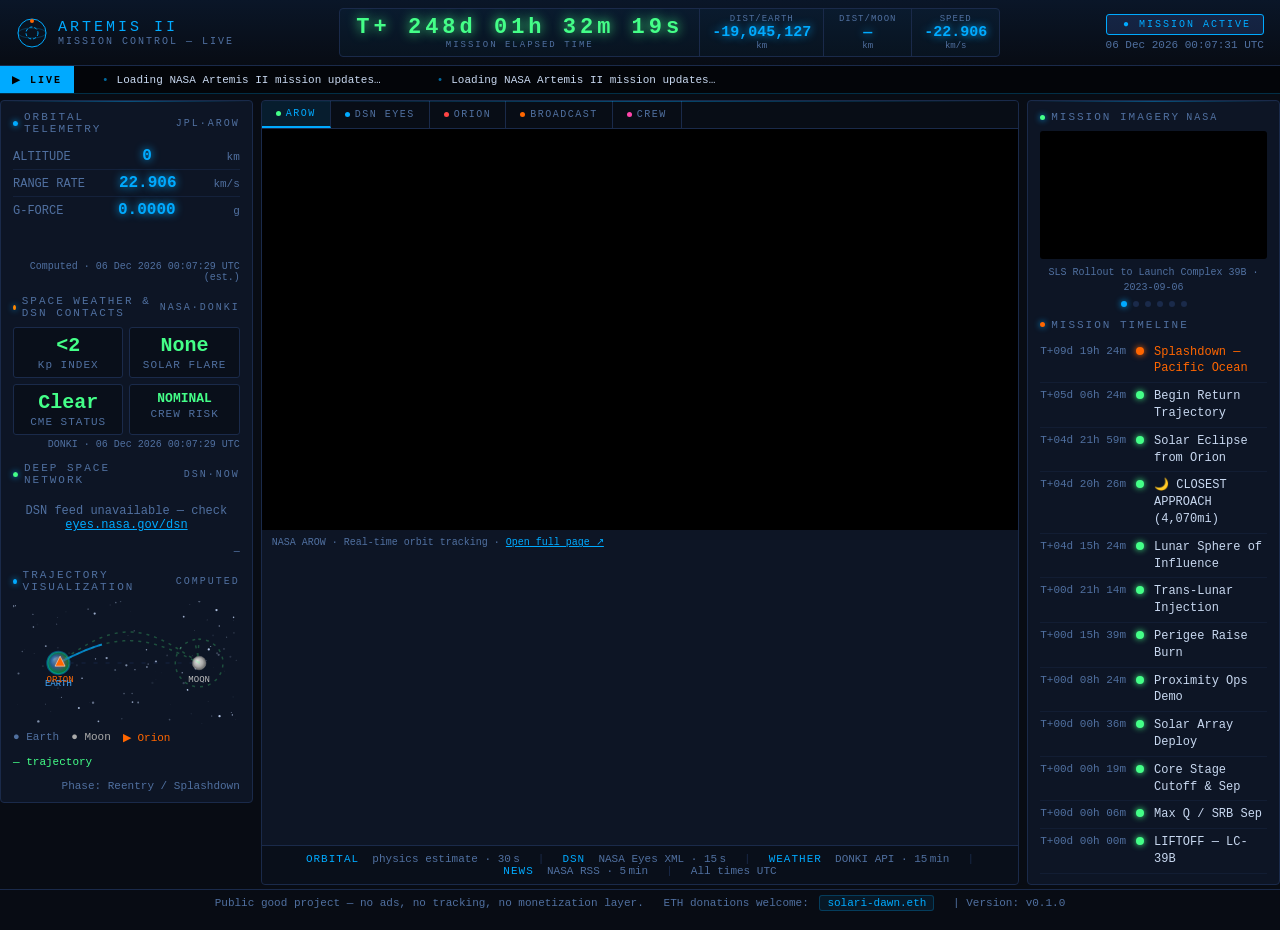
==== commit f003d124: "feat: display project version in footer" ====
--- a/index.html
+++ b/index.html
@@ -665,6 +665,7 @@
 <footer id="site-footer">
   Public good project &mdash; no ads, no tracking, no monetization layer. &nbsp;
   ETH donations welcome: <span class="eth-addr" title="Click to copy">solari-dawn.eth</span>
+  <span style="margin-left:12px;color:var(--dim);font-size:11px;">| Version: <span id="site-version">v0.1.0</span></span>
 </footer>
 
 <script>
@@ -1396,6 +1397,19 @@
     }).catch(() => {});
   });
 });
+
+// Populate version display in footer from meta tag or VERSION file
+(function showVersion(){
+  const el = document.getElementById('site-version');
+  if (!el) return;
+  const meta = document.querySelector('meta[name="version"]');
+  if (meta && meta.content) { el.textContent = meta.content; return; }
+  // Fallback to fetching VERSION file
+  fetch('VERSION', {cache:'no-store'})
+    .then(r => r.ok ? r.text() : '')
+    .then(t => { if (t && t.trim()) el.textContent = t.trim(); })
+    .catch(() => {});
+})();
 </script>
 
 </body>
